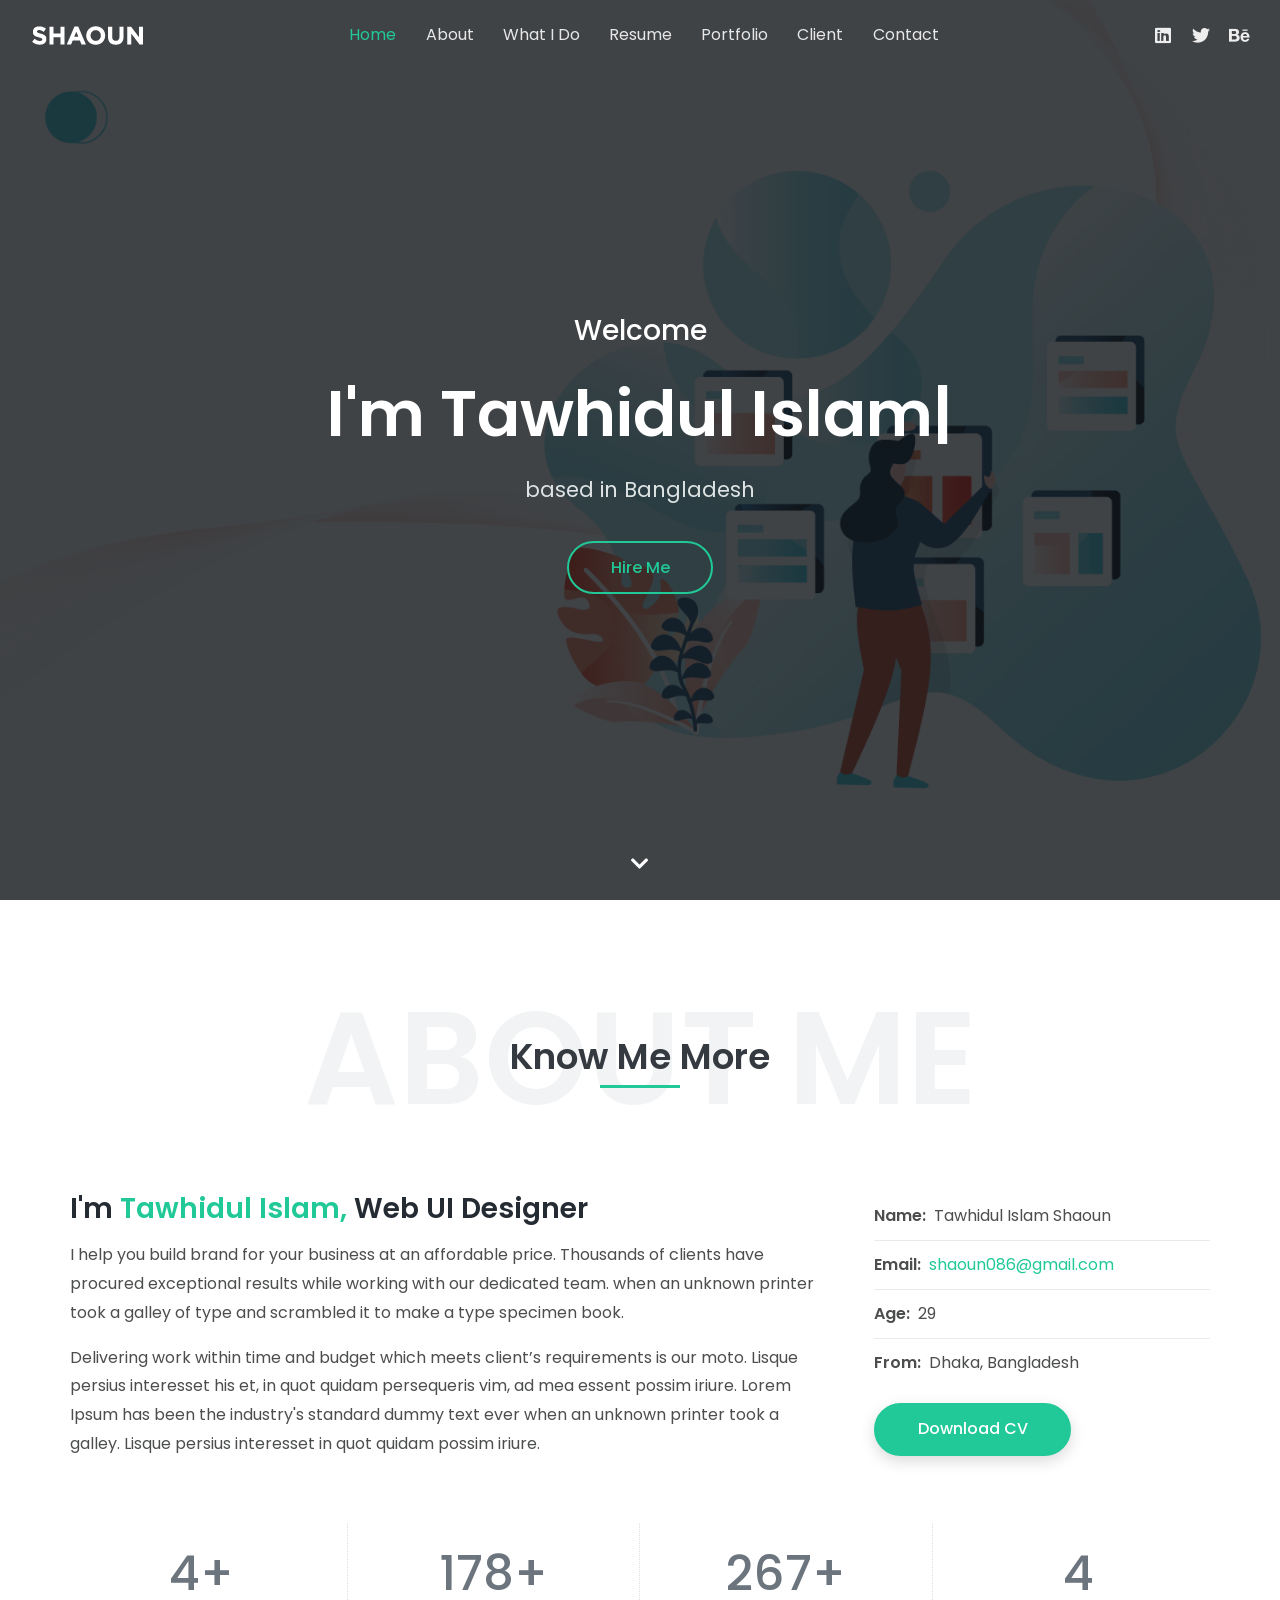
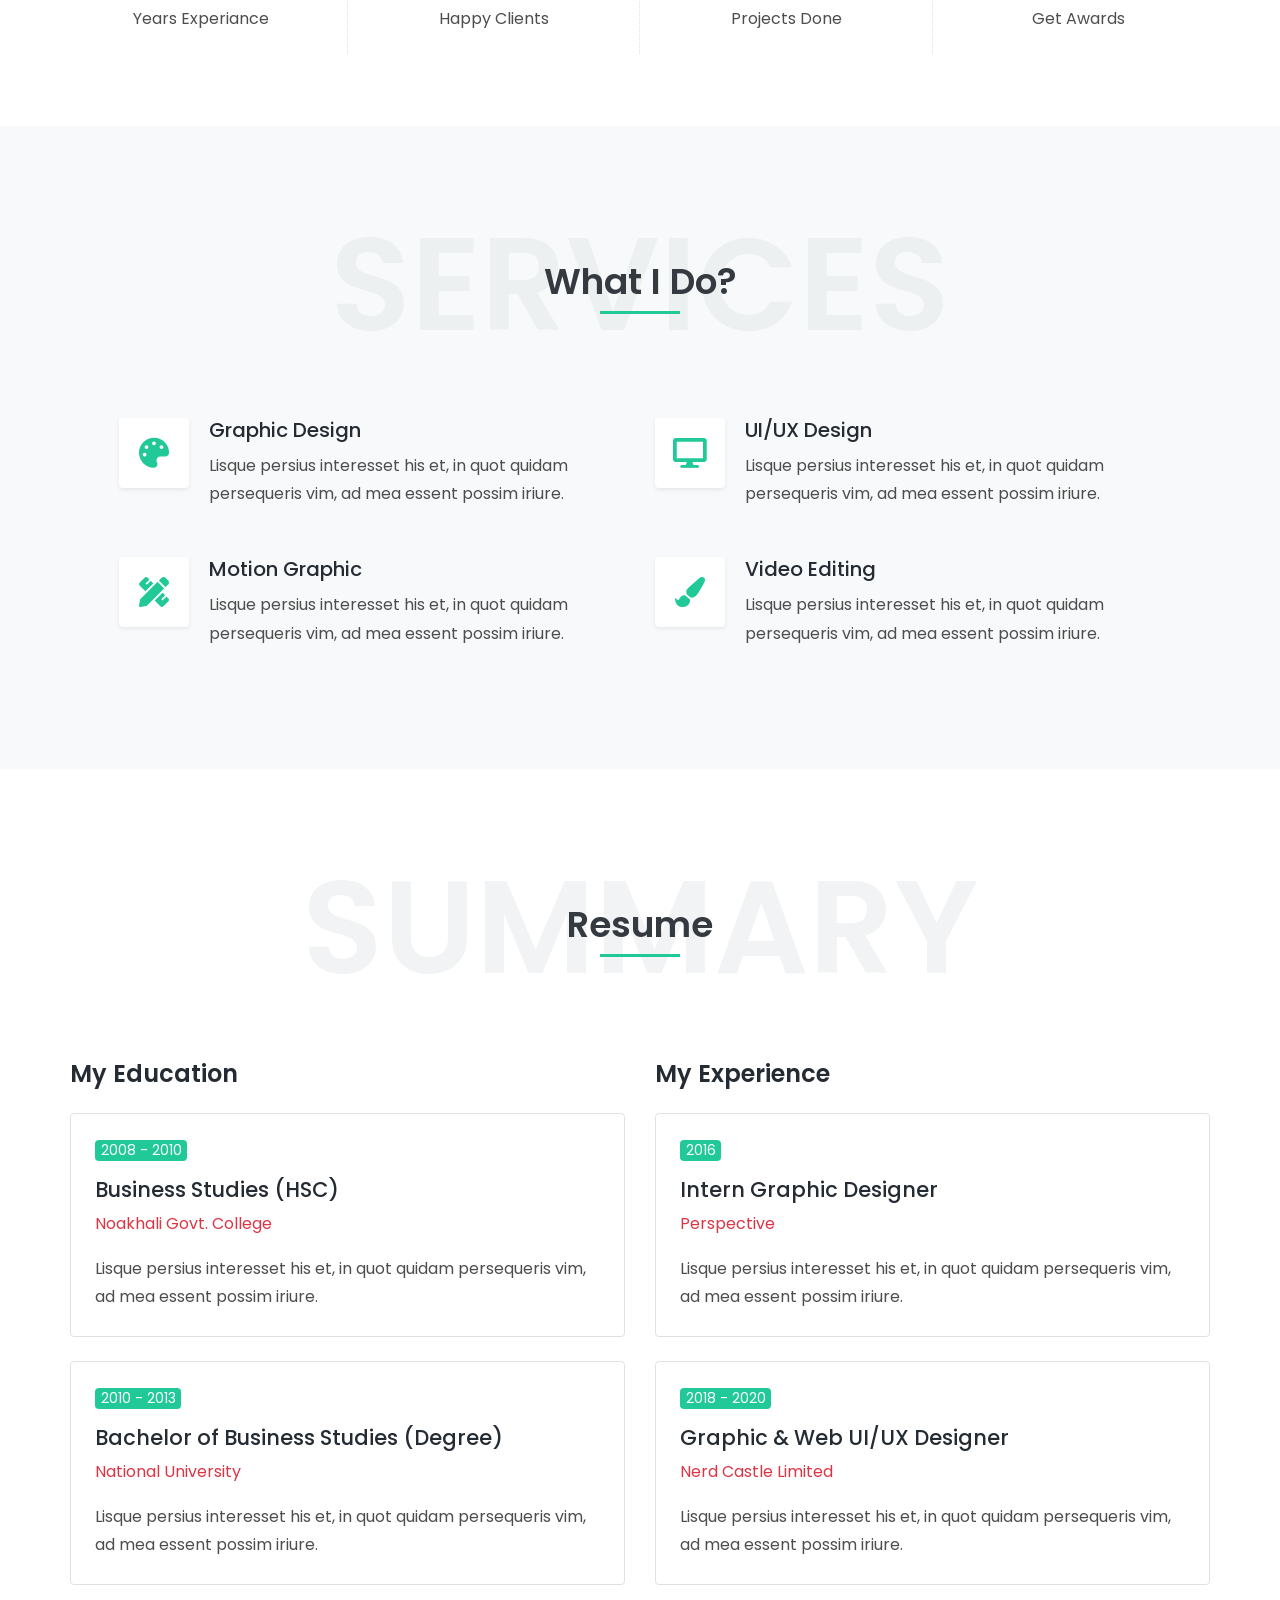
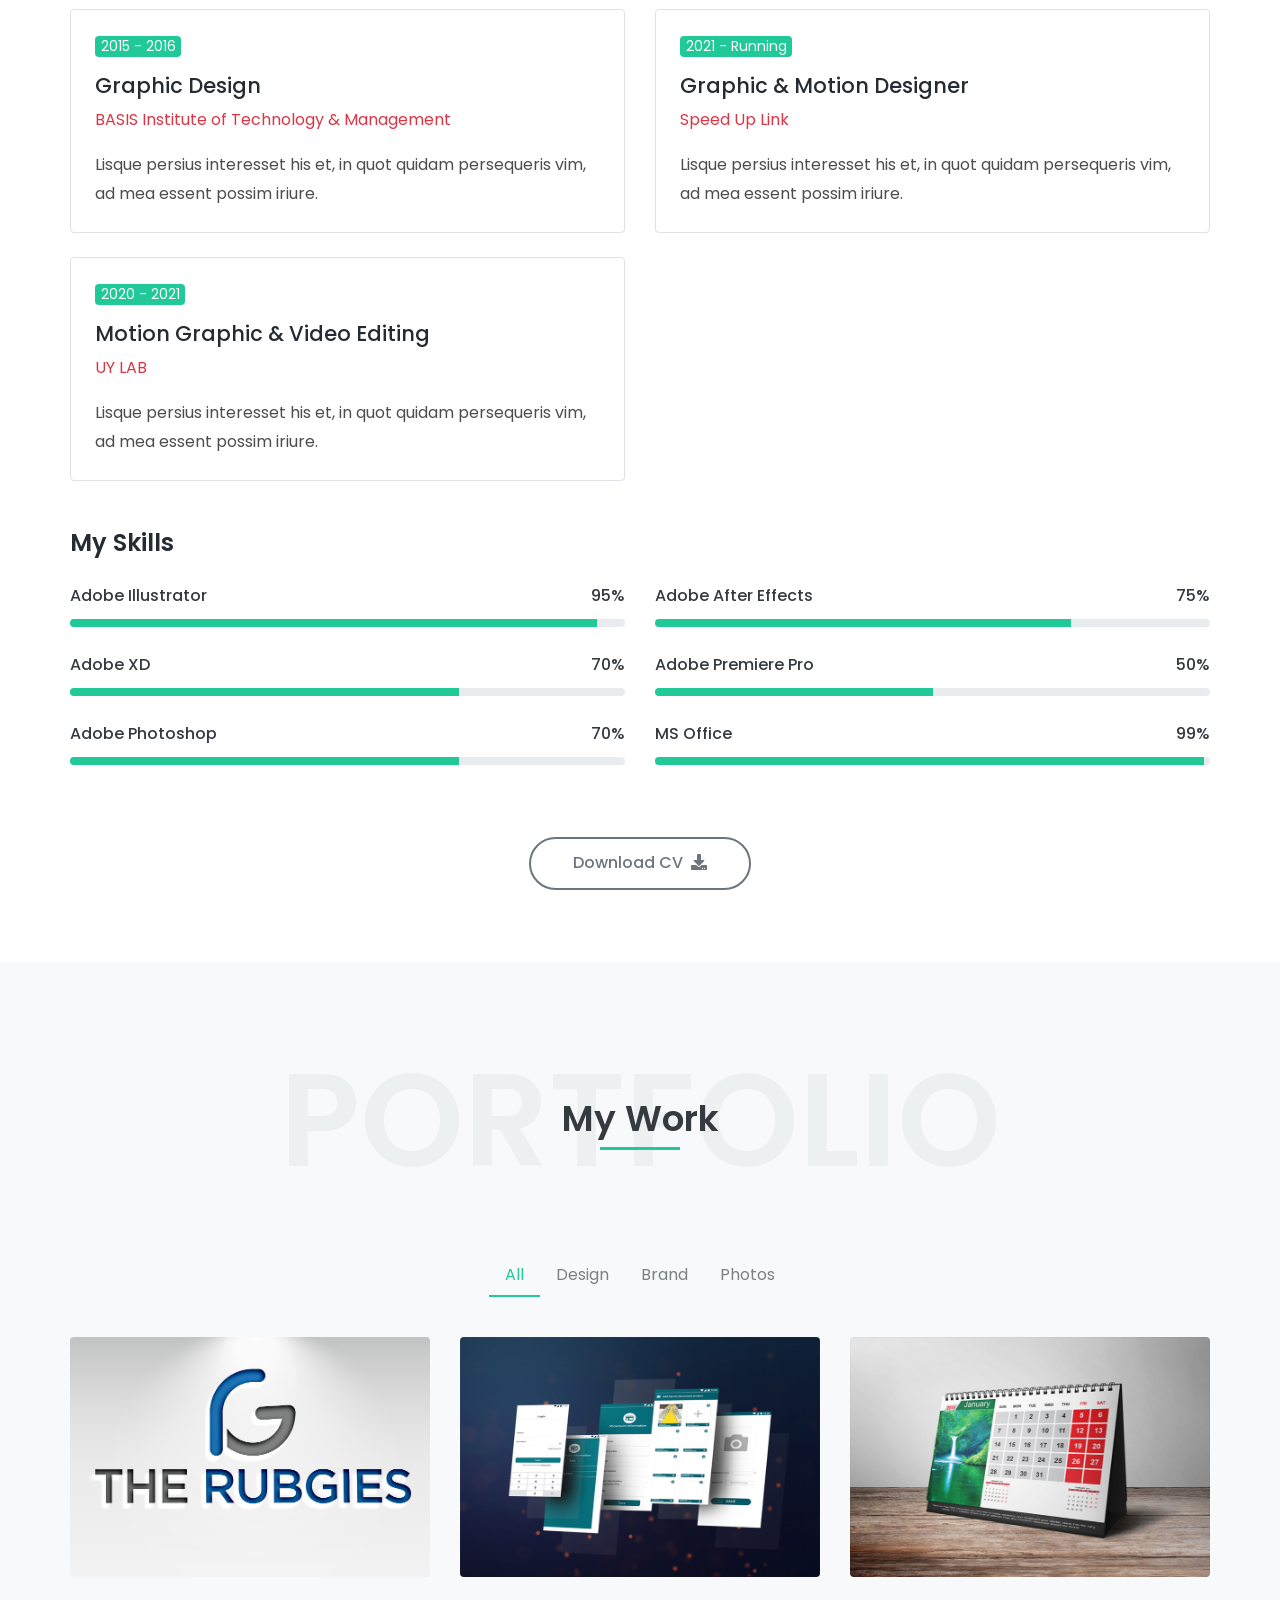
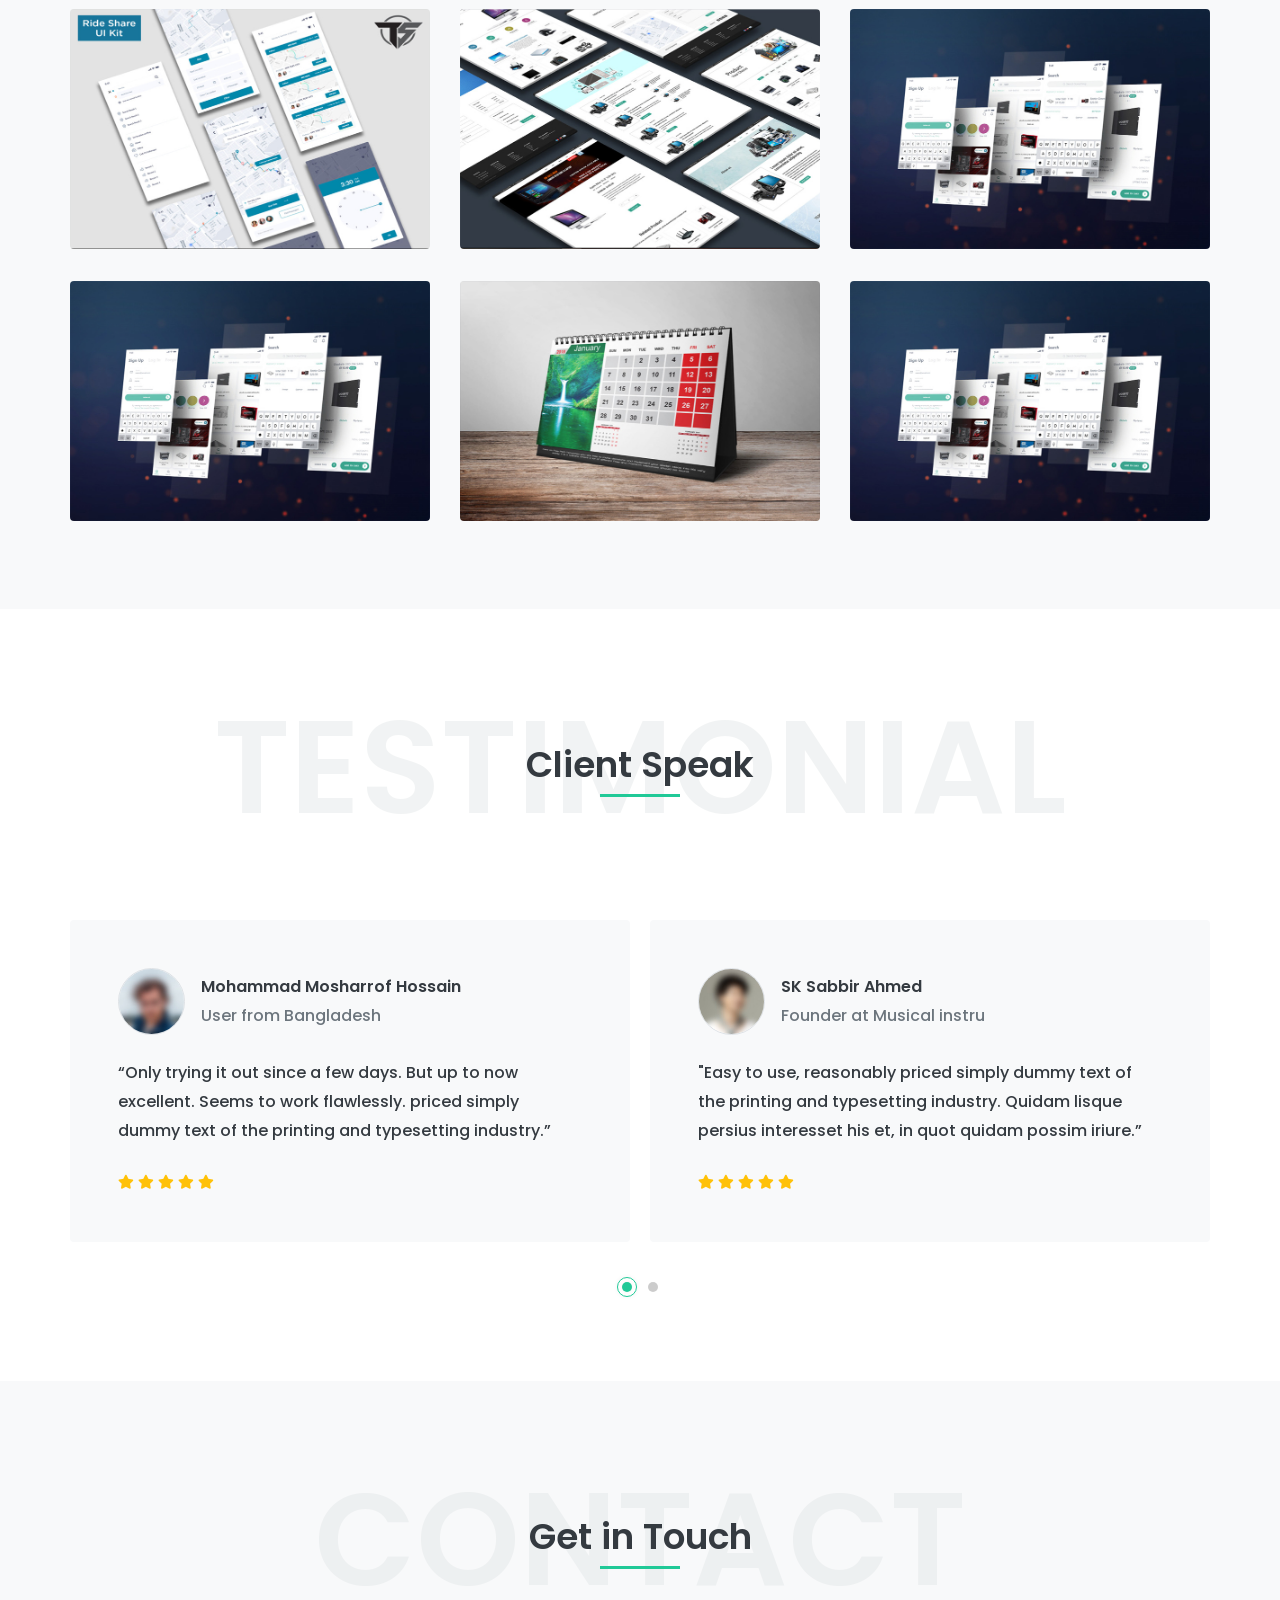
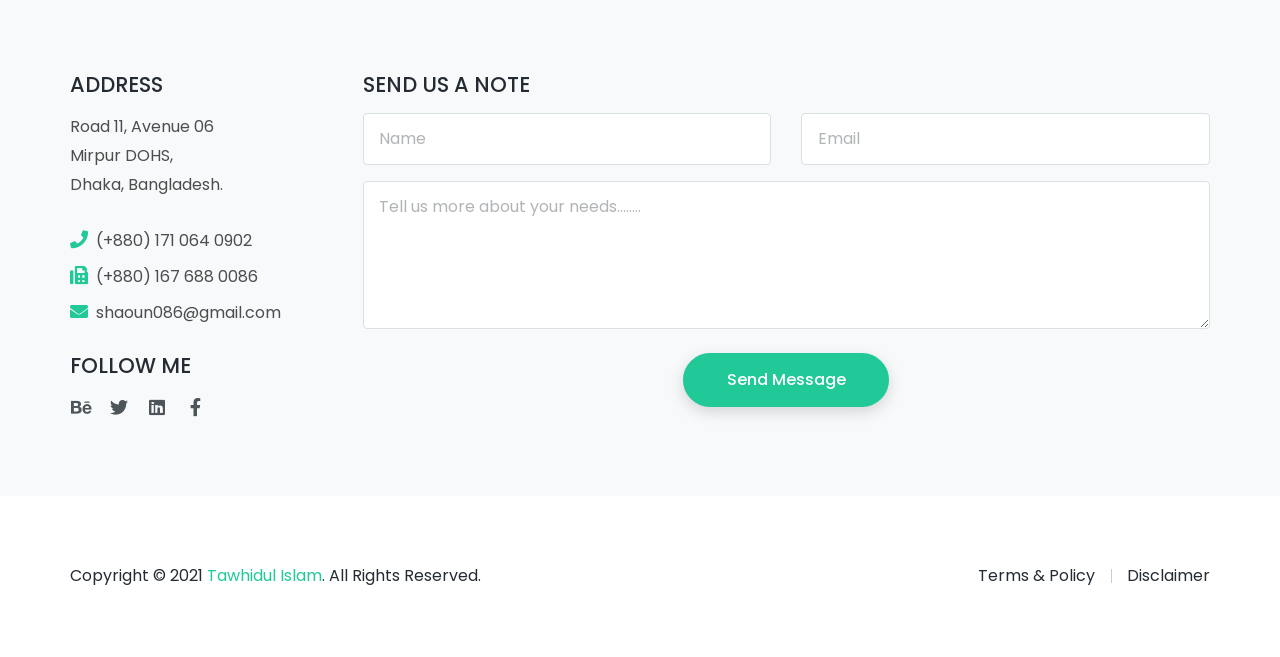
==== index.html @ a2e40468 "uploaded" ====
<!DOCTYPE html>
<html lang="en">
<head>
<meta charset="UTF-8" />
<meta http-equiv="X-UA-Compatible" content="IE=edge">
<meta name="viewport" content="width=device-width, initial-scale=1, minimum-scale=1.0, shrink-to-fit=no">
<link href="images/favicon.png" rel="icon" />
<title>Tawhidul Islam Shaoun</title>
<meta name="description" content="Simone is responsive bootstrap 4 one page personal portfolio html template.">
<meta name="author" content="harnishdesign.net">

<!-- Web Fonts -->
<link rel='stylesheet' href='https://fonts.googleapis.com/css?family=Poppins:100,200,300,400,500,600,700,800,900' type='text/css'>

<!-- Stylesheet
============================== -->
<!-- Bootstrap -->
<link rel="stylesheet" type="text/css" href="vendor/bootstrap/css/bootstrap.min.css" />
<!-- Font Awesome Icon -->
<link rel="stylesheet" type="text/css" href="vendor/font-awesome/css/all.min.css" />
<!-- Owl Carousel -->
<link rel="stylesheet" type="text/css" href="vendor/owl.carousel/assets/owl.carousel.min.css" />
<!-- Magnific Popup -->
<link rel="stylesheet" type="text/css" href="vendor/magnific-popup/magnific-popup.min.css" />
<!-- Youtube Video Background -->
<link rel="stylesheet" type="text/css" href="vendor/jquery.mb.YTPlayer/css/jquery.mb.YTPlayer.min.css" />
<!-- Custom Stylesheet -->
<link rel="stylesheet" type="text/css" href="css/stylesheet.css" />
</head>

<body data-spy="scroll" data-target=".navbar" data-offset="70">

<!-- Preloader -->
<div class="preloader">
  <div class="lds-ellipsis">
    <div></div>
    <div></div>
    <div></div>
    <div></div>
  </div>
</div>
<!-- Preloader End --> 

<!-- Document Wrapper   
=============================== -->
<div id="main-wrapper"> 
  <!-- Header -->
  <header id="header" class="sticky-top-slide"> 
    <!-- Navbar -->
    <nav class="primary-menu navbar navbar-expand-lg navbar-text-light bg-transparent border-bottom-0">
      <div class="container-fluid position-relative">
        <div class="col-auto col-lg-2"> 
          <!-- Logo --> 
          <a class="logo" href="index-video-youtube-classic-header.html" title="SHAOUN"> <img src="images/logo-light.png" alt="SHAOUN"/> </a> 
          <!-- Logo End --> 
        </div>
        <div class="col col-lg-8 navbar-accordion px-0">
          <button class="navbar-toggler ml-auto" type="button" data-toggle="collapse" data-target="#header-nav"><span></span><span></span><span></span></button>
          <div id="header-nav" class="collapse navbar-collapse justify-content-center">
            <ul class="navbar-nav">
              <li class="nav-item"><a class="nav-link smooth-scroll active" href="#home">Home</a></li>
            <li class="nav-item"><a class="nav-link smooth-scroll" 	href="#about">About</a></li>
            <li class="nav-item"><a class="nav-link smooth-scroll" href="#services">What I Do</a></li>
            <li class="nav-item"><a class="nav-link smooth-scroll" href="#resume">Resume</a></li>
            <li class="nav-item"><a class="nav-link smooth-scroll" href="#portfolio">Portfolio</a></li>
            <li class="nav-item"><a class="nav-link smooth-scroll" href="#testimonial">Client</a></li>
            <li class="nav-item"><a class="nav-link smooth-scroll" href="#contact">Contact</a></li>
            </ul>
          </div>
        </div>
        <div class="col-auto col-lg-2 d-flex justify-content-end pl-0 mr-n2">
          <ul class="social-icons social-icons-light mb-n1">
          <li class="social-icons-twitter"><a data-toggle="tooltip" href="https://www.linkedin.com/in/shaoun/" target="_blank" title="" data-original-title="Twitter"><i class="fab fa-linkedin"></i></a></li>
		  <li class="social-icons-twitter"><a data-toggle="tooltip" href="https://twitter.com/TShaoun" target="_blank" title="" data-original-title="Twitter"><i class="fab fa-twitter"></i></a></li>
          <li class="social-icons-dribbble"><a data-toggle="tooltip" href="https://www.behance.net/shaoun" target="_blank" title="" data-original-title="Dribbble"><i class="fab fa-behance"></i></a></li>
          </ul>
        </div>
      </div>
    </nav>
    <!-- Navbar End --> 
  </header>
  <!-- Header End --> 
  
  <!-- Content
  ============================================= -->
  <div id="content" role="main"> 
    
    <!-- Intro
    ============================================= -->
    <section id="home">
      <div class="hero-wrap">
        <div class="hero-mask opacity-8 bg-dark"></div>
        <div class="hero-bg parallax" style="background-image:url('images/intro-bg.jpg');"></div>
        <div class="hero-content section d-flex fullscreen">
          <div class="container my-auto">
            <div class="row">
              <div class="col-12 text-center">
                <div class="typed-strings">
                  <p>I'm Tawhidul Islam</p>
                  
                    <p>I'm a Motion Graphic Designer.</p>
                  
                </div>
                <p class="text-7 font-weight-500 text-white mb-2 mb-md-3">Welcome</p>
                <h2 class="text-16 font-weight-600 text-white mb-2 mb-md-3"><span class="typed"></span></h2>
                <p class="text-5 text-light mb-4">based in Bangladesh</p>
				<a href="#contact" class="btn btn-outline-primary rounded-pill shadow-none smooth-scroll mt-2">Hire Me</a>
              </div>
            </div>
          </div>
          <a href="#about" class="scroll-down-arrow text-white smooth-scroll"><span class="animated"><i class="fa fa-chevron-down"></i></span></a> </div>
      </div>
    </section>
    <!-- Intro end --> 
    
    <!-- About
    ============================================= -->
    <section id="about" class="section">
      <div class="container"> 
        <!-- Heading -->
        <div class="position-relative d-flex text-center mb-5">
          <h2 class="text-24 text-light opacity-4 text-uppercase font-weight-600 w-100 mb-0">About Me</h2>
          <p class="text-9 text-dark font-weight-600 position-absolute w-100 align-self-center line-height-4 mb-0">Know Me More<span class="heading-separator-line border-bottom border-3 border-primary position-abolute d-block mx-auto"></span> </p>
        </div>
        <!-- Heading end-->
        
        <div class="row">
          <div class="col-lg-8 text-center text-lg-left">
            <h2 class="text-7 font-weight-600 mb-3">I'm <span class="text-primary">Tawhidul Islam,</span> Web UI Designer</h2>
            <p>I help you build brand for your business at an affordable price. Thousands of clients have procured exceptional results while working with our dedicated team. when an unknown printer took a galley of type and scrambled it to make a type specimen book.</p>
            <p>Delivering work within time and budget which meets client’s requirements is our moto. Lisque persius interesset his et, in quot quidam persequeris vim, ad mea essent possim iriure. Lorem Ipsum has been the industry's standard dummy text ever when an unknown printer took a galley. Lisque persius interesset in quot quidam possim iriure.</p>
          </div>
          <div class="col-lg-4 mt-5 mt-lg-0">
            <div class="pl-4">
              <ul class="list-style-2">
                <li class=""><span class="font-weight-600 mr-2">Name:</span>Tawhidul Islam Shaoun</li>
                <li class=""><span class="font-weight-600 mr-2">Email:</span><a href="mailto:chat@simone.com">shaoun086@gmail.com</a></li>
                <li class=""><span class="font-weight-600 mr-2">Age:</span>29</li>
                <li class="border-0"><span class="font-weight-600 mr-2">From:</span>Dhaka, Bangladesh</li>
              </ul>
              <a href="#" class="btn btn-primary rounded-pill smooth-scroll">Download CV</a> </div>
          </div>
        </div>
        <div class="brands-grid separator-border mt-5">
          <div class="row">
            <div class="col-6 col-md-3">
              <div class="featured-box text-center">
                <h4 class="text-12 text-muted mb-0"><span class="counter" data-from="0" data-to="4">4</span>+</h4>
                <p class="mb-0">Years Experiance</p>
              </div>
            </div>
            <div class="col-6 col-md-3">
              <div class="featured-box text-center">
                <h4 class="text-12 text-muted mb-0"><span class="counter" data-from="0" data-to="200">200</span>+</h4>
                <p class="mb-0">Happy Clients</p>
              </div>
            </div>
            <div class="col-6 col-md-3">
              <div class="featured-box text-center">
                <h4 class="text-12 text-muted mb-0"><span class="counter" data-from="0" data-to="300">300</span>+</h4>
                <p class="mb-0">Projects Done</p>
              </div>
            </div>
            <div class="col-6 col-md-3">
              <div class="featured-box text-center">
                <h4 class="text-12 text-muted mb-0"><span class="counter" data-from="0" data-to="5">5</span></h4>
                <p class="mb-0">Get Awards</p>
              </div>
            </div>
          </div>
        </div>
      </div>
    </section>
    <!-- About end --> 
    
    <!-- Services
    ============================================= -->
    <section id="services" class="section bg-light">
      <div class="container"> 
        <!-- Heading -->
        <div class="position-relative d-flex text-center mb-5">
          <h2 class="text-24 text-light opacity-4 text-uppercase font-weight-600 w-100 mb-0">Services</h2>
          <p class="text-9 text-dark font-weight-600 position-absolute w-100 align-self-center line-height-4 mb-0">What I Do?<span class="heading-separator-line border-bottom border-3 border-primary position-abolute d-block mx-auto"></span> </p>
        </div>
        <!-- Heading end-->
        
        <div class="row">
          <div class="col-lg-11 mx-auto">
            <div class="row">
              <div class="col-md-6">
                <div class="featured-box style-3 mb-5">
                  <div class="featured-box-icon text-primary bg-white shadow-sm rounded"> <i class="fas fa-palette"></i> </div>
                  <h3>Graphic Design</h3>
                  <p class="mb-0">Lisque persius interesset his et, in quot quidam persequeris vim, ad mea essent possim iriure.</p>
                </div>
              </div>
              <div class="col-md-6">
                <div class="featured-box style-3 mb-5">
                  <div class="featured-box-icon text-primary bg-white shadow-sm rounded"> <i class="fas fa-desktop"></i></div>
                  <h3>UI/UX Design</h3>
                  <p class="mb-0">Lisque persius interesset his et, in quot quidam persequeris vim, ad mea essent possim iriure.</p>
                </div>
              </div>
              <div class="col-md-6">
                <div class="featured-box style-3 mb-5">
                  <div class="featured-box-icon text-primary bg-white shadow-sm rounded"> <i class="fas fa-pencil-ruler"></i> </div>
                  <h3>Motion Graphic</h3>
                  <p class="mb-0">Lisque persius interesset his et, in quot quidam persequeris vim, ad mea essent possim iriure.</p>
                </div>
              </div>
              <div class="col-md-6">
                <div class="featured-box style-3 mb-5">
                  <div class="featured-box-icon text-primary bg-white shadow-sm rounded"> <i class="fas fa-paint-brush"></i> </div>
                  <h3>Video Editing </h3>
                  <p class="mb-0">Lisque persius interesset his et, in quot quidam persequeris vim, ad mea essent possim iriure.</p>
                </div>
              </div>

            </div>
          </div>
        </div>
      </div>
    </section>
    <!-- Services end --> 
    
    <!-- Resume
    ============================================= -->
    <section id="resume" class="section">
      <div class="container"> 
        <!-- Heading -->
        <div class="position-relative d-flex text-center mb-5">
          <h2 class="text-24 text-light opacity-4 text-uppercase font-weight-600 w-100 mb-0">Summary</h2>
          <p class="text-9 text-dark font-weight-600 position-absolute w-100 align-self-center line-height-4 mb-0">Resume<span class="heading-separator-line border-bottom border-3 border-primary position-abolute d-block mx-auto"></span> </p>
        </div>
        <!-- Heading end-->
        
        <div class="row"> 
          <!-- My Education -->
          <div class="col-md-6">
            <h2 class="text-6 font-weight-600 mb-4">My Education</h2>
            <div class="bg-white border rounded p-4 mb-4">
              <p class="badge badge-primary text-2 font-weight-400">2008 - 2010</p>
              <h3 class="text-5">Business Studies (HSC)</h3>
              <p class="text-danger">Noakhali Govt. College</p>
              <p class="mb-0">Lisque persius interesset his et, in quot quidam persequeris vim, ad mea essent possim iriure.</p>
            </div>
            <div class="bg-white border rounded p-4 mb-4">
              <p class="badge badge-primary text-2 font-weight-400">2010 - 2013</p>
              <h3 class="text-5">Bachelor of Business Studies (Degree)</h3>
              <p class="text-danger">National University</p>
              <p class="mb-0">Lisque persius interesset his et, in quot quidam persequeris vim, ad mea essent possim iriure.</p>
            </div>
            <div class="bg-white border rounded p-4 mb-4">
              <p class="badge badge-primary text-2 font-weight-400">2015 - 2016</p>
              <h3 class="text-5">Graphic Design</h3>
              <p class="text-danger">BASIS Institute of Technology &amp; Management</p>
              <p class="mb-0">Lisque persius interesset his et, in quot quidam persequeris vim, ad mea essent possim iriure.</p>
            </div>
            <div class="bg-white border rounded p-4 mb-4">
              <p class="badge badge-primary text-2 font-weight-400">2020 - 2021</p>
              <h3 class="text-5"> Motion Graphic & Video Editing</h3>
              <p class="text-danger">UY LAB</p>
              <p class="mb-0">Lisque persius interesset his et, in quot quidam persequeris vim, ad mea essent possim iriure.</p>
            </div>
          </div>
          
          <!-- My Experience -->
          <div class="col-md-6">
            <h2 class="text-6 font-weight-600 mb-4">My Experience</h2>
            <div class="bg-white border rounded p-4 mb-4">
              <p class="badge badge-primary text-2 font-weight-400">2016</p>
              <h3 class="text-5">Intern Graphic Designer </h3>
              <p class="text-danger">Perspective</p>
              <p class="mb-0">Lisque persius interesset his et, in quot quidam persequeris vim, ad mea essent possim iriure.</p>
            </div>
            <div class="bg-white border rounded p-4 mb-4">
              <p class="badge badge-primary text-2 font-weight-400">2018 - 2020</p>
              <h3 class="text-5"> Graphic & Web UI/UX Designer</h3>
              <p class="text-danger">Nerd Castle Limited</p>
              <p class="mb-0">Lisque persius interesset his et, in quot quidam persequeris vim, ad mea essent possim iriure.</p>
            </div>
            <div class="bg-white border rounded p-4 mb-4">
              <p class="badge badge-primary text-2 font-weight-400">2021 - Running</p>
              <h3 class="text-5">Graphic & Motion Designer</h3>
              <p class="text-danger">Speed Up Link</p>
              <p class="mb-0">Lisque persius interesset his et, in quot quidam persequeris vim, ad mea essent possim iriure.</p>
            </div>
          </div>
        </div>
        <!-- My Skills -->
		<h2 class="text-6 font-weight-600 mt-4 mb-4">My Skills</h2>
        <div class="row">
          <div class="col-md-6">
            <p class="text-dark font-weight-500 text-left mb-2">Adobe Illustrator <span class="float-right">95%</span></p>
            <div class="progress progress-sm mb-4">
              <div class="progress-bar" role="progressbar" style="width: 95%" aria-valuenow="95" aria-valuemin="0" aria-valuemax="100"></div>
            </div>
            <p class="text-dark font-weight-500 text-left mb-2">Adobe XD <span class="float-right">70%</span></p>
            <div class="progress progress-sm mb-4">
              <div class="progress-bar" role="progressbar" style="width: 70%" aria-valuenow="70" aria-valuemin="0" aria-valuemax="100"></div>
            </div>
            <p class="text-dark font-weight-500 text-left mb-2">Adobe Photoshop <span class="float-right">70%</span></p>
            <div class="progress progress-sm mb-4">
              <div class="progress-bar" role="progressbar" style="width: 70%" aria-valuenow="70" aria-valuemin="0" aria-valuemax="100"></div>
            </div>
          </div>
          <div class="col-md-6">
            <p class="text-dark font-weight-500 text-left mb-2">Adobe After Effects <span class="float-right">75%</span></p>
            <div class="progress progress-sm mb-4">
              <div class="progress-bar" role="progressbar" style="width: 75%" aria-valuenow="75" aria-valuemin="0" aria-valuemax="100"></div>
            </div>
            <p class="text-dark font-weight-500 text-left mb-2">Adobe Premiere Pro <span class="float-right">50%</span></p>
            <div class="progress progress-sm mb-4">
              <div class="progress-bar" role="progressbar" style="width: 50%" aria-valuenow="50" aria-valuemin="0" aria-valuemax="100"></div>
            </div>
            <p class="text-dark font-weight-500 text-left mb-2">MS Office <span class="float-right">99%</span></p>
            <div class="progress progress-sm mb-4">
              <div class="progress-bar" role="progressbar" style="width: 99%" aria-valuenow="99" aria-valuemin="0" aria-valuemax="100"></div>
            </div>
          </div>
        </div>
        <div class="text-center mt-5"><a href="#" class="btn btn-outline-secondary rounded-pill shadow-none">Download CV <span class="ml-1"><i class="fas fa-download"></i></span></a></div>
      </div>
    </section>
    <!-- Resume end --> 
    
    <!-- Portfolio
    ============================================= -->
    <section id="portfolio" class="section bg-light">
      <div class="container"> 
        <!-- Heading -->
        <div class="position-relative d-flex text-center mb-5">
          <h2 class="text-24 text-light opacity-4 text-uppercase font-weight-600 w-100 mb-0">Portfolio</h2>
          <p class="text-9 text-dark font-weight-600 position-absolute w-100 align-self-center line-height-4 mb-0">My Work<span class="heading-separator-line border-bottom border-3 border-primary position-abolute d-block mx-auto"></span> </p>
        </div>
        <!-- Heading end--> 
        
        <!-- Filter Menu -->
        <ul class="portfolio-menu nav nav-tabs justify-content-center border-bottom-0 mb-4">
          <li class="nav-item"> <a data-filter="*" class="nav-link active" href="">All</a></li>
          <li class="nav-item"> <a data-filter=".design" href="" class="nav-link">Design</a></li>
          <li class="nav-item"> <a data-filter=".brand" href="" class="nav-link">Brand</a></li>
          <li class="nav-item"> <a data-filter=".photos" href="" class="nav-link">Photos</a></li>
        </ul>
        <!-- Filter Menu end -->
        <div class="portfolio popup-ajax-gallery">
          <div class="row portfolio-filter">
            <div class="col-sm-6 col-lg-4 brand">
              <div class="portfolio-box rounded my-3">
                <div class="portfolio-img rounded"> <img class="img-fluid d-block" src="images/projects/project-1.jpg" alt="">
                  <div class="portfolio-overlay"> <a class="popup-ajax stretched-link" href="ajax/portfolio-ajax-project-1.html"></a>
                    <div class="portfolio-overlay-details">
                      <h5 class="text-white font-weight-400">Logo</h5>
                      <span class="text-light"> </span> </div>
                  </div>
                </div>
              </div>
            </div>
            <div class="col-sm-6 col-lg-4 design">
              <div class="portfolio-box rounded my-3">
                <div class="portfolio-img rounded"> <img class="img-fluid d-block" src="images/projects/project-3.jpg" alt="">
                  <div class="portfolio-overlay"> <a class="popup-ajax stretched-link" href="ajax/portfolio-ajax-project-2.html"></a>
                    <div class="portfolio-overlay-details">
                      <h5 class="text-white font-weight-400">Discunt App</h5>
                      <span class="text-light"> </span> </div>
                  </div>
                </div>
              </div>
            </div>
            <div class="col-sm-6 col-lg-4 artwork photos">
              <div class="portfolio-box rounded my-3">
                <div class="portfolio-img rounded"> <img class="img-fluid d-block" src="images/projects/project-8.jpg" alt="">
                  <div class="portfolio-overlay"> <a class="popup-ajax stretched-link" href="ajax/portfolio-ajax-project-3.html"></a>
                    <div class="portfolio-overlay-details">
                      <h5 class="text-white font-weight-400">Desktop Calendar</h5>
                      <span class="text-light"> </span> </div>
                  </div>
                </div>
              </div>
            </div>
            <div class="col-sm-6 col-lg-4 artwork brand photos">
              <div class="portfolio-box rounded my-3">
                <div class="portfolio-img rounded"> <img class="img-fluid d-block" src="images/projects/project-4.jpg" alt="">
                  <div class="portfolio-overlay"> <a class="popup-ajax stretched-link" href="ajax/portfolio-ajax-project-4.html"></a>
                    <div class="portfolio-overlay-details">
                      <h5 class="text-white font-weight-400">Transport sharing</h5>
                      <span class="text-light"> </span> </div>
                  </div>
                </div>
              </div>
            </div>
            <div class="col-sm-6 col-lg-4 design">
              <div class="portfolio-box rounded my-3">
                <div class="portfolio-img rounded"> <img class="img-fluid d-block" src="images/projects/project-5.jpg" alt="">
                  <div class="portfolio-overlay"> <a class="popup-ajax stretched-link" href="ajax/portfolio-ajax-project-5.html"></a>
                    <div class="portfolio-overlay-details">
                      <h5 class="text-white font-weight-400">Ecommerce UI</h5>
                      <span class="text-light"> </span> </div>
                  </div>
                </div>
              </div>
            </div>
            <div class="col-sm-6 col-lg-4 brand">
              <div class="portfolio-box rounded my-3">
                <div class="portfolio-img rounded"> <img class="img-fluid d-block" src="images/projects/project-7.jpg" alt="">
                  <div class="portfolio-overlay"> <a class="popup-ajax stretched-link" href="ajax/portfolio-ajax-project-6.html"></a>
                    <div class="portfolio-overlay-details">
                      <h5 class="text-white font-weight-400">Android App</h5>
                      <span class="text-light"> </span> </div>
                  </div>
                </div>
              </div>
            </div>
            <div class="col-sm-6 col-lg-4 design photos">
              <div class="portfolio-box rounded my-3">
                <div class="portfolio-img rounded"> <img class="img-fluid d-block" src="images/projects/project-7.jpg" alt="">
                  <div class="portfolio-overlay"> <a class="popup-ajax stretched-link" href="ajax/portfolio-ajax-project-7.html"></a>
                    <div class="portfolio-overlay-details">
                      <h5 class="text-white font-weight-400">Project Title</h5>
                      <span class="text-light"> </span> </div>
                  </div>
                </div>
              </div>
            </div>
              
                          <div class="col-sm-6 col-lg-4 design photos">
              <div class="portfolio-box rounded my-3">
                <div class="portfolio-img rounded"> <img class="img-fluid d-block" src="images/projects/project-8.jpg" alt="">
                  <div class="portfolio-overlay"> <a class="popup-ajax stretched-link" href="ajax/portfolio-ajax-project-7.html"></a>
                    <div class="portfolio-overlay-details">
                      <h5 class="text-white font-weight-400">Desktop Calendar</h5>
                      <span class="text-light"> </span> </div>
                  </div>
                </div>
              </div>
            </div>            
              
              <div class="col-sm-6 col-lg-4 design photos">
              <div class="portfolio-box rounded my-3">
                <div class="portfolio-img rounded"> <img class="img-fluid d-block" src="images/projects/project-7.jpg" alt="">
                  <div class="portfolio-overlay"> <a class="popup-ajax stretched-link" href="ajax/portfolio-ajax-project-7.html"></a>
                    <div class="portfolio-overlay-details">
                      <h5 class="text-white font-weight-400">Ecommerce</h5>
                      <span class="text-light"> </span> </div>
                  </div>
                </div>
              </div>
            </div>           
              
          </div>
        </div>
      </div>
    </section>
    <!-- Portfolio end --> 
    
    <!-- Testimonial
    ============================================= -->
    <section id="testimonial" class="section">
      <div class="container"> 
        <!-- Heading -->
        <div class="position-relative d-flex text-center mb-5">
          <h2 class="text-24 text-light opacity-4 text-uppercase font-weight-600 w-100 mb-0">Testimonial</h2>
          <p class="text-9 text-dark font-weight-600 position-absolute w-100 align-self-center line-height-4 mb-0">Client Speak<span class="heading-separator-line border-bottom border-3 border-primary position-abolute d-block mx-auto"></span> </p>
        </div>
        <!-- Heading end-->
        
        <div class="owl-carousel owl-theme" data-loop="true" data-nav="false" data-autoplay="false"  data-margin="20" data-stagepadding="0" data-slideby="1" data-items-xs="1" data-items-sm="1" data-items-md="1" data-items-lg="2">
          <div class="item">
            <div class="bg-light rounded p-5">
              <div class="d-flex align-items-center mt-auto mb-4"> <img class="img-fluid rounded-circle border d-inline-block w-auto" src="images/testimonial/client-sm-3.jpg" alt="">
                <p class="ml-3 mb-0"><strong class="d-block text-dark font-weight-600">Mohammad Mosharrof Hossain</strong> <span class="text-muted font-weight-500">User from Bangladesh</span></p>
              </div>
              <p class="text-dark font-weight-500 mb-4">“Only trying it out since a few days. But up to now excellent. Seems to work flawlessly. priced simply dummy text of the printing and typesetting industry.”</p>
              <span class="text-2"> <i class="fas fa-star text-warning"></i> <i class="fas fa-star text-warning"></i> <i class="fas fa-star text-warning"></i> <i class="fas fa-star text-warning"></i> <i class="fas fa-star text-warning"></i> </span> </div>
          </div>
          <div class="item">
            <div class="bg-light rounded p-5">
              <div class="d-flex align-items-center mt-auto mb-4"> <img class="img-fluid rounded-circle border d-inline-block w-auto" src="images/testimonial/client-sm-1.jpg" alt="">
                <p class="ml-3 mb-0"><strong class="d-block text-dark font-weight-600">SK Sabbir Ahmed</strong> <span class="text-muted font-weight-500">Founder at Musical instru</span></p>
              </div>
              <p class="text-dark font-weight-500 mb-4">"Easy to use, reasonably priced simply dummy text of the printing and typesetting industry. Quidam lisque persius interesset his et, in quot quidam possim iriure.”</p>
              <span class="text-2"> <i class="fas fa-star text-warning"></i> <i class="fas fa-star text-warning"></i> <i class="fas fa-star text-warning"></i> <i class="fas fa-star text-warning"></i> <i class="fas fa-star text-warning"></i> </span> </div>
          </div>
          <div class="item">
            <div class="bg-light rounded p-5">
              <div class="d-flex align-items-center mt-auto mb-4"> <img class="img-fluid rounded-circle border d-inline-block w-auto" src="images/testimonial/client-sm-2.jpg" alt="">
                <p class="ml-3 mb-0"><strong class="d-block text-dark font-weight-600">Zohirul Alam Tiemoon
</strong> <span class="text-muted font-weight-500">Freelancer from Bangladesh</span></p>
              </div>
              <p class="text-dark font-weight-500 mb-4">“I am happy Working with printing and typesetting industry. Quidam lisque persius interesset his et, in quot quidam persequeris essent possim iriure.”</p>
              <span class="text-2"> <i class="fas fa-star text-warning"></i> <i class="fas fa-star text-warning"></i> <i class="fas fa-star text-warning"></i> <i class="fas fa-star text-warning"></i> <i class="fas fa-star text-warning"></i> </span> </div>
          </div>
          <div class="item">
            <div class="bg-light rounded p-5">
              <div class="d-flex align-items-center mt-auto mb-4"> <img class="img-fluid rounded-circle border d-inline-block w-auto" src="images/testimonial/client-sm-4.jpg" alt="">
                <p class="ml-3 mb-0"><strong class="d-block text-dark font-weight-600">Hasan Ahmed</strong> <span class="text-muted font-weight-500">User from Bangladesh</span></p>
              </div>
              <p class="text-dark font-weight-500 mb-4">“I have used them twice now. Good rates, very efficient service and priced simply dummy text of the printing and typesetting industry quidam interesset his et. Excellent.”</p>
              <span class="text-2"> <i class="fas fa-star text-warning"></i> <i class="fas fa-star text-warning"></i> <i class="fas fa-star text-warning"></i> <i class="fas fa-star text-warning"></i> <i class="fas fa-star text-warning"></i> </span> </div>
          </div>
        </div>
      </div>
    </section>
    <!-- Testimonial end --> 
    
    <!-- Contact Me
    ============================================= -->
    <section id="contact" class="section bg-light">
      <div class="container">
        <!-- Heading -->
        <div class="position-relative d-flex text-center mb-5">
          <h2 class="text-24 text-light opacity-4 text-uppercase font-weight-600 w-100 mb-0">Contact</h2>
          <p class="text-9 text-dark font-weight-600 position-absolute w-100 align-self-center line-height-4 mb-0">Get in Touch<span class="heading-separator-line border-bottom border-3 border-primary position-abolute d-block mx-auto"></span> </p>
        </div>
        <!-- Heading end-->
        <div class="row">
          <div class="col-md-4 col-xl-3 order-1 order-md-0 text-center text-md-left mt-5 mt-md-0">
            <h2 class="mb-3 text-5 text-uppercase">Address</h2>
            <p class="text-3 mb-4">Road 11, Avenue 06<br>
              Mirpur DOHS,<br>
              Dhaka, Bangladesh. </p>
            <p class="text-3 mb-1"><span class="text-primary text-4 mr-2"><i class="fas fa-phone"></i></span>(+880) 171 064 0902 </p>
            <p class="text-3 mb-1"><span class="text-primary text-4 mr-2"><i class="fas fa-fax"></i></span>(+880) 167 688 0086</p>
            <p class="text-3 mb-4"><span class="text-primary text-4 mr-2"><i class="fas fa-envelope"></i></span>shaoun086@gmail.com</p>
            <h2 class="mb-3 text-5 text-uppercase">Follow Me</h2>
            <ul class="social-icons ml-md-n2 justify-content-center justify-content-md-start">
              <li class="social-icons-dribbble"><a data-toggle="tooltip" href="https://www.behance.net/shaoun" target="_blank" title="" data-original-title="Dribbble"><i class="fab fa-behance"></i></a></li>
              <li class="social-icons-twitter"><a data-toggle="tooltip" href="https://twitter.com/TShaoun" target="_blank" title="" data-original-title="Twitter"><i class="fab fa-twitter"></i></a></li>
                <li class="social-icons-twitter"><a data-toggle="tooltip" href="https://www.linkedin.com/in/shaoun/" target="_blank" title="" data-original-title="Twitter"><i class="fab fa-linkedin"></i></a></li>
              <li class="social-icons-facebook"><a data-toggle="tooltip" href="https://www.facebook.com/TSHAOUN" target="_blank" title="" data-original-title="Facebook"><i class="fab fa-facebook-f"></i></a></li>

            </ul>
          </div>
          <div class="col-md-8 col-xl-9 order-0 order-md-1">
            <h2 class="mb-3 text-5 text-uppercase text-center text-md-left">Send us a note</h2>
			<form id="contact-form" action="php/mail.php" method="post">
              <div class="row">
                <div class="col-xl-6">
                  <div class="form-group">
                    <input name="name" type="text" class="form-control" required placeholder="Name">
                  </div>
                </div>
                <div class="col-xl-6">
                  <div class="form-group">
                    <input name="email" type="email" class="form-control" required placeholder="Email">
                  </div>
                </div>
              </div>
              <div class="form-group">
                <textarea name="form-message" class="form-control" rows="5" required placeholder="Tell us more about your needs........"></textarea>
              </div>
              <p class="text-center mt-4 mb-0">
				<button id="submit-btn" class="btn btn-primary rounded-pill d-inline-flex" type="submit">Send Message</button>
              </p>
            </form>
          </div>
        </div>
      </div>
    </section>
    <!-- Contact Me end -->  
    
  </div>
  <!-- Content end --> 
  
  <!-- Footer
  ============================================= -->
  <footer id="footer" class="section">
    <div class="container">
      <div class="row">
        <div class="col-lg-6 text-center text-lg-left">
          <p class="mb-3 mb-lg-0">Copyright © 2021 <a href="#">Tawhidul Islam</a>. All Rights Reserved.</p>
        </div>
        <div class="col-lg-6">
          <ul class="nav nav-separator justify-content-center justify-content-lg-end">
            <li class="nav-item"> <a class="nav-link" data-toggle="modal" data-target="#terms-policy" href="#">Terms & Policy</a></li>
            <li class="nav-item"> <a class="nav-link" data-toggle="modal" data-target="#disclaimer" href="#">Disclaimer</a></li>
          </ul>
        </div>
      </div>
    </div>
  </footer>
  <!-- Footer end --> 
  
</div>
<!-- Document Wrapper end --> 

<!-- Back to Top
============================================= --> 
<a id="back-to-top" class="rounded-circle" data-toggle="tooltip" title="Back to Top" href="javascript:void(0)"><i class="fa fa-chevron-up"></i></a> 

<!-- Terms & Policy Modal
================================== -->
<div id="terms-policy" class="modal fade" role="dialog" aria-hidden="true">
  <div class="modal-dialog modal-lg modal-dialog-centered" role="document">
    <div class="modal-content">
      <div class="modal-header">
        <h5 class="modal-title">Terms & Policy</h5>
        <button type="button" class="close font-weight-400" data-dismiss="modal" aria-label="Close"> <span aria-hidden="true">&times;</span> </button>
      </div>
      <div class="modal-body p-4">
        <p>Simply dummy text of the printing and typesetting industry. Lorem Ipsum has been the industry's standard dummy text ever since the 1500s, when an unknown printer took a galley of type and scrambled it to make a type specimen book. It has survived not only five centuries, but also the leap into electronic typesetting, remaining essentially unchanged.</p>
        <h3 class="mb-3 mt-4 mt-4">Terms of Use</h3>
        <p>It has survived not only five centuries, but also the leap into electronic typesetting, remaining essentially unchanged. Simply dummy text of the printing and typesetting industry.</p>
        <h5 class="text-4 mt-4">Part I – Information Simone collects and controls</h5>
        <p>Lorem Ipsum has been the industry's standard dummy text ever since the 1500s, when an unknown printer took a galley of type and scrambled it to make a type specimen book.</p>
        <h5 class="text-4 mt-4">Part II – Information that Simone processes on your behalf</h5>
        <p>Lorem Ipsum has been the industry's standard dummy text ever since the 1500s, when an unknown printer took a galley of type and scrambled it to make a type specimen book.</p>
        <h5 class="text-4 mt-4">Part III – General</h5>
        <p>It has survived not only five centuries, but also the leap into electronic typesetting, remaining essentially unchanged. Lorem Ipsum has been the industry's standard dummy text ever since the 1500s, when an unknown printer took a galley of type and scrambled it to make a type specimen book.</p>
        <h3 class="mb-3 mt-4">Privacy Policy</h3>
        <p>Lorem Ipsum is simply dummy text of the printing and typesetting industry. Lorem Ipsum has been the industry's standard dummy text ever since the 1500s, when an unknown printer took a galley of type and scrambled it to make a type specimen book. </p>
        <ol class="line-height-5">
          <li>Lisque persius interesset his et, in quot quidam persequeris vim, ad mea essent possim iriure.</li>
          <li>Quidam lisque persius interesset his et, Lisque persius interesset his et, in quot quidam persequeris vim, ad mea essent possim iriure.</li>
          <li>In quot quidam persequeris vim, ad mea essent possim iriure. Quidam lisque persius interesset his et.</li>
          <li>Quidam lisque persius interesset his et, Lisque persius interesset his et.</li>
          <li>Interesset his et, Lisque persius interesset his et, in quot quidam persequeris vim, ad mea essent possim iriure.</li>
          <li>Persius interesset his et, Lisque persius interesset his et, in quot quidam persequeris vim, ad mea essent possim iriure.</li>
          <li>Quot quidam persequeris vim Quidam lisque persius interesset his et, Lisque persius interesset his et, in quot quidam persequeris vim, ad mea essent possim iriure.</li>
        </ol>
      </div>
    </div>
  </div>
</div>
<!-- Terms & Policy Modal End --> 

<!-- Disclaimer Modal
================================== -->
<div id="disclaimer" class="modal fade" role="dialog" aria-hidden="true">
  <div class="modal-dialog modal-lg modal-dialog-centered" role="document">
    <div class="modal-content">
      <div class="modal-header">
        <h5 class="modal-title">Copyright & Disclaimer</h5>
        <button type="button" class="close font-weight-400" data-dismiss="modal" aria-label="Close"> <span aria-hidden="true">&times;</span> </button>
      </div>
      <div class="modal-body p-4">
        <p>Simply dummy text of the printing and typesetting industry. Lorem Ipsum has been the industry's standard dummy text ever since the 1500s, when an unknown printer took a galley of type and scrambled it to make a type specimen book. </p>
        <ul class="line-height-5">
          <li>Lisque persius interesset his et, in quot quidam persequeris vim, ad mea essent possim iriure.</li>
          <li>Quidam lisque persius interesset his et, Lisque persius interesset his et, in quot quidam persequeris vim, ad mea essent possim iriure.</li>
          <li>In quot quidam persequeris vim, ad mea essent possim iriure. Quidam lisque persius interesset his et.</li>
          <li>Quidam lisque persius interesset his et, Lisque persius interesset his et.</li>
          <li>Interesset his et, Lisque persius interesset his et, in quot quidam persequeris vim, ad mea essent possim iriure.</li>
          <li>Persius interesset his et, Lisque persius interesset his et, in quot quidam persequeris vim, ad mea essent possim iriure.</li>
          <li>Quot quidam persequeris vim Quidam lisque persius interesset his et, Lisque persius interesset his et, in quot quidam persequeris vim, ad mea essent possim iriure.</li>
        </ul>
      </div>
    </div>
  </div>
</div>
<!-- Disclaimer Modal End -->

<!-- JavaScript --> 
<script src="vendor/jquery/jquery.min.js"></script> 
<script src="vendor/bootstrap/js/bootstrap.bundle.min.js"></script> 
<!-- Easing --> 
<script src="vendor/jquery.easing/jquery.easing.min.js"></script> 
<!-- Appear --> 
<script src="vendor/jquery.appear/jquery.appear.min.js"></script> 
<!-- Counter --> 
<script src="vendor/jquery.countTo/jquery.countTo.min.js"></script> 
<!-- Parallax Bg --> 
<script src="vendor/parallaxie/parallaxie.min.js"></script> 
<!-- Typed --> 
<script src="vendor/typed/typed.min.js"></script>
<!-- Youtube Video Background --> 
<script src="vendor/jquery.mb.YTPlayer/jquery.mb.YTPlayer.min.js"></script> 
<!-- Owl Carousel --> 
<script src="vendor/owl.carousel/owl.carousel.min.js"></script> 
<!-- isotope Portfolio Filter --> 
<script src="vendor/isotope/isotope.pkgd.min.js"></script> 
<!-- Magnific Popup --> 
<script src="vendor/magnific-popup/jquery.magnific-popup.min.js"></script> 
<!-- Custom Script --> 
<script src="js/theme.js"></script>
</body>
</html>
---- css/stylesheet.css ----
/*===========================================================

   Template Name: Simone - Personal Portfolio Template
   Author: Harnish Design
   Template URL: http://demo.harnishdesign.net/html/simone
   Author URL: https://themeforest.net/user/harnishdesign
   File Description : Main css file of the template
	
=================================================
  Table of Contents
=================================================

	1. Basic
	2. Helpers Classes
	3. Layouts
	4. Header
		4.1 Navigation
		4.2 Secondary Nav
		4.3 Page Header
	5 Elements
		5.1 Featured Box
		5.2 Team
		5.3 Accordion & Toggle
		5.4 Nav
		5.5 Tabs
		5.6 Hero Background
		5.7 Owl Carousel
		5.8 Brands Grid
		5.9 Portfolio
		5.10 List Style
	6 Footer
		6.1 Social Icons
		6.2 Back to Top
	7 Extra

=======================================================*/
/* =================================== */
/*  1. Basic Style 
/* =================================== */
body, html {
  height: 100%;
}

body {
  background: #dddddd;
  color: #4c4d4d;
  font-family: "Poppins", sans-serif;
}

/*-------- Preloader --------*/
.preloader {
  position: fixed;
  width: 100%;
  height: 100%;
  z-index: 999999999 !important;
  background-color: #fff;
  top: 0;
  left: 0;
  right: 0;
  bottom: 0;
}
.preloader .lds-ellipsis {
  display: inline-block;
  position: absolute;
  width: 80px;
  height: 80px;
  margin-top: -40px;
  margin-left: -40px;
  top: 50%;
  left: 50%;
}
.preloader .lds-ellipsis div {
  position: absolute;
  top: 33px;
  width: 13px;
  height: 13px;
  border-radius: 50%;
  background: #000;
  animation-timing-function: cubic-bezier(0, 1, 1, 0);
}
.preloader .lds-ellipsis div:nth-child(1) {
  left: 8px;
  animation: lds-ellipsis1 0.6s infinite;
}
.preloader .lds-ellipsis div:nth-child(2) {
  left: 8px;
  animation: lds-ellipsis2 0.6s infinite;
}
.preloader .lds-ellipsis div:nth-child(3) {
  left: 32px;
  animation: lds-ellipsis2 0.6s infinite;
}
.preloader .lds-ellipsis div:nth-child(4) {
  left: 56px;
  animation: lds-ellipsis3 0.6s infinite;
}

.preloader.preloader-dark {
  background-color: #000;
}

.preloader.preloader-dark .lds-ellipsis div {
  background-color: #fff;
}

@keyframes lds-ellipsis1 {
  0% {
    transform: scale(0);
  }
  100% {
    transform: scale(1);
  }
}
@keyframes lds-ellipsis3 {
  0% {
    transform: scale(1);
  }
  100% {
    transform: scale(0);
  }
}
@keyframes lds-ellipsis2 {
  0% {
    transform: translate(0, 0);
  }
  100% {
    transform: translate(24px, 0);
  }
}
/*--- Preloader Magnific Popup ----*/
.mfp-container .preloader {
  background: transparent;
}
.mfp-container .preloader .lds-ellipsis div {
  background: #fff;
}

::selection {
  background: #20c997;
  color: #fff;
  text-shadow: none;
}

form {
  padding: 0;
  margin: 0;
  display: inline;
}

img {
  vertical-align: inherit;
}

a, a:focus {
  color: #20c997;
  -webkit-transition: all 0.2s ease;
  transition: all 0.2s ease;
}

a:hover, a:active {
  color: #1baa80;
  text-decoration: none;
  -webkit-transition: all 0.2s ease;
  transition: all 0.2s ease;
}

a:focus, a:active,
.btn.active.focus,
.btn.active:focus,
.btn.focus,
.btn:active.focus,
.btn:active:focus,
.btn:focus,
button:focus,
button:active {
  outline: none;
}

p {
  line-height: 1.8;
}

blockquote {
  border-left: 5px solid #eee;
  padding: 10px 20px;
}

iframe {
  border: 0 !important;
}

h1, h2, h3, h4, h5, h6 {
  color: #252b33;
  font-family: "Poppins", sans-serif;
}

/* =================================== */
/*  2. Helpers Classes
/* =================================== */
/* Box Shadow */
.shadow-md {
  -webkit-box-shadow: 0px 0px 50px -35px rgba(0, 0, 0, 0.4) !important;
  box-shadow: 0px 0px 50px -35px rgba(0, 0, 0, 0.4) !important;
}

/* Border Radius */
.rounded-lg {
  border-radius: 0.6rem !important;
}

.rounded-top-0 {
  border-top-left-radius: 0px !important;
  border-top-right-radius: 0px !important;
}

.rounded-bottom-0 {
  border-bottom-left-radius: 0px !important;
  border-bottom-right-radius: 0px !important;
}

.rounded-left-0 {
  border-top-left-radius: 0px !important;
  border-bottom-left-radius: 0px !important;
}

.rounded-right-0 {
  border-top-right-radius: 0px !important;
  border-bottom-right-radius: 0px !important;
}

/* Border Size */
.border-1 {
  border-width: 1px !important;
}

.border-2 {
  border-width: 2px !important;
}

.border-3 {
  border-width: 3px !important;
}

.border-4 {
  border-width: 4px !important;
}

.border-5 {
  border-width: 5px !important;
}

/* Text Size */
.text-0 {
  font-size: 11px !important;
  font-size: 0.6875rem !important;
}

.text-1 {
  font-size: 12px !important;
  font-size: 0.75rem !important;
}

.text-2 {
  font-size: 14px !important;
  font-size: 0.875rem !important;
}

.text-3 {
  font-size: 16px !important;
  font-size: 1rem !important;
}

.text-4 {
  font-size: 18px !important;
  font-size: 1.125rem !important;
}

.text-5 {
  font-size: 21px !important;
  font-size: 1.3125rem !important;
}

.text-6 {
  font-size: 24px !important;
  font-size: 1.50rem !important;
}

.text-7 {
  font-size: 28px !important;
  font-size: 1.75rem !important;
}

.text-8 {
  font-size: 32px !important;
  font-size: 2rem !important;
}

.text-9 {
  font-size: 36px !important;
  font-size: 2.25rem !important;
}

.text-10 {
  font-size: 40px !important;
  font-size: 2.50rem !important;
}

.text-11 {
  font-size: 2.75rem !important;
}
@media (max-width: 1200px) {
  .text-11 {
    font-size: calc(1.4rem + 1.8vw)  !important;
  }
}

.text-12 {
  font-size: 3rem !important;
}
@media (max-width: 1200px) {
  .text-12 {
    font-size: calc(1.425rem + 2.1vw)  !important;
  }
}

.text-13 {
  font-size: 3.25rem !important;
}
@media (max-width: 1200px) {
  .text-13 {
    font-size: calc(1.45rem + 2.4vw)  !important;
  }
}

.text-14 {
  font-size: 3.5rem !important;
}
@media (max-width: 1200px) {
  .text-14 {
    font-size: calc(1.475rem + 2.7vw)  !important;
  }
}

.text-15 {
  font-size: 3.75rem !important;
}
@media (max-width: 1200px) {
  .text-15 {
    font-size: calc(1.5rem + 3vw)  !important;
  }
}

.text-16 {
  font-size: 4rem !important;
}
@media (max-width: 1200px) {
  .text-16 {
    font-size: calc(1.525rem + 3.3vw)  !important;
  }
}

.text-17 {
  font-size: 4.5rem !important;
}
@media (max-width: 1200px) {
  .text-17 {
    font-size: calc(1.575rem + 3.9vw)  !important;
  }
}

.text-18 {
  font-size: 5rem !important;
}
@media (max-width: 1200px) {
  .text-18 {
    font-size: calc(1.625rem + 4.5vw)  !important;
  }
}

.text-19 {
  font-size: 5.25rem !important;
}
@media (max-width: 1200px) {
  .text-19 {
    font-size: calc(1.65rem + 4.8vw)  !important;
  }
}

.text-20 {
  font-size: 5.75rem !important;
}
@media (max-width: 1200px) {
  .text-20 {
    font-size: calc(1.7rem + 5.4vw)  !important;
  }
}

.text-21 {
  font-size: 6.5rem !important;
}
@media (max-width: 1200px) {
  .text-21 {
    font-size: calc(1.775rem + 6.3vw)  !important;
  }
}

.text-22 {
  font-size: 7rem !important;
}
@media (max-width: 1200px) {
  .text-22 {
    font-size: calc(1.825rem + 6.9vw)  !important;
  }
}

.text-23 {
  font-size: 7.75rem !important;
}
@media (max-width: 1200px) {
  .text-23 {
    font-size: calc(1.9rem + 7.8vw)  !important;
  }
}

.text-24 {
  font-size: 8.25rem !important;
}
@media (max-width: 1200px) {
  .text-24 {
    font-size: calc(1.95rem + 8.4vw)  !important;
  }
}

.text-25 {
  font-size: 9rem !important;
}
@media (max-width: 1200px) {
  .text-25 {
    font-size: calc(2.025rem + 9.3vw)  !important;
  }
}

.text-11, .text-12, .text-13, .text-14, .text-15, .text-16, .text-17, .text-18, .text-19, .text-20, .text-21, .text-22, .text-23, .text-24, .text-25 {
  line-height: 1.3;
}

/* Line height */
.line-height-07 {
  line-height: 0.7 !important;
}

.line-height-1 {
  line-height: 1 !important;
}

.line-height-2 {
  line-height: 1.2 !important;
}

.line-height-3 {
  line-height: 1.4 !important;
}

.line-height-4 {
  line-height: 1.6 !important;
}

.line-height-5 {
  line-height: 1.8 !important;
}

/* Font Weight */
.font-weight-100 {
  font-weight: 100 !important;
}

.font-weight-200 {
  font-weight: 200 !important;
}

.font-weight-300 {
  font-weight: 300 !important;
}

.font-weight-400 {
  font-weight: 400 !important;
}

.font-weight-500 {
  font-weight: 500 !important;
}

.font-weight-600 {
  font-weight: 600 !important;
}

.font-weight-700 {
  font-weight: 700 !important;
}

.font-weight-800 {
  font-weight: 800 !important;
}

.font-weight-900 {
  font-weight: 900 !important;
}

/* Opacity */
.opacity-0 {
  opacity: 0;
}

.opacity-1 {
  opacity: 0.1;
}

.opacity-2 {
  opacity: 0.2;
}

.opacity-3 {
  opacity: 0.3;
}

.opacity-4 {
  opacity: 0.4;
}

.opacity-5 {
  opacity: 0.5;
}

.opacity-6 {
  opacity: 0.6;
}

.opacity-7 {
  opacity: 0.7;
}

.opacity-8 {
  opacity: 0.8;
}

.opacity-9 {
  opacity: 0.9;
}

.opacity-10 {
  opacity: 1;
}

/* Background light */
.bg-light-1 {
  background-color: #e9ecef !important;
}

.bg-light-2 {
  background-color: #dee2e6 !important;
}

.bg-light-3 {
  background-color: #ced4da !important;
}

.bg-light-4 {
  background-color: #adb5bd !important;
}

/* Background Dark */
.bg-dark {
  background-color: #111418 !important;
}

.bg-dark-1 {
  background-color: #212529 !important;
}

.bg-dark-2 {
  background-color: #343a40 !important;
}

.bg-dark-3 {
  background-color: #495057 !important;
}

.bg-dark-4 {
  background-color: #6c757d !important;
}

/* Progress Bar */
.progress-sm {
  height: 0.5rem !important;
}

.progress-lg {
  height: 1.5rem !important;
}

hr {
  border-top: 1px solid rgba(16, 85, 96, 0.1);
}

/* =================================== */
/*  3. Layouts
/* =================================== */
#main-wrapper {
  background: #fff;
}

.box #main-wrapper {
  max-width: 1200px;
  margin: 0 auto;
  -webkit-box-shadow: 0px 0px 10px rgba(0, 0, 0, 0.1);
  box-shadow: 0px 0px 10px rgba(0, 0, 0, 0.1);
}

.section {
  position: relative;
  padding: 4.5rem 0;
  overflow: hidden;
}

@media (max-width: 767.98px) {
  .section {
    padding: 3.5rem 0;
  }
}
@media (min-width: 1200px) {
  .container {
    max-width: 1170px !important;
  }
}
/*== Fullscreen Height ==*/
.fullscreen {
  min-height: 100vh !important;
}

/*== Fullscreen Height ==*/
.fullscreen-with-header {
  min-height: calc(100vh - 67px) !important;
}

/*== Scroll Down Arrow ==*/
.scroll-down-arrow {
  position: absolute;
  z-index: 3;
  bottom: 20px;
  left: 50%;
  margin-left: -16px;
  width: 32px;
  height: 32px;
  line-height: 32px;
  font-size: 20px;
  text-align: center;
  color: #fff;
}
.scroll-down-arrow .animated {
  position: relative;
  animation: fadeInDown 1.5s infinite;
  -webkit-animation: fadeInDown 1.5s infinite;
  -moz-animation: fadeInDown 1.5s infinite;
  -o-animation: fadeInDown 1.5s infinite;
}

@keyframes fadeInDown {
  0% {
    top: -25px;
    opacity: 0;
  }
  100% {
    top: 10px;
    opacity: 1;
  }
}
/*== Heading Separator Line ==*/
.heading-separator-line {
  width: 80px;
}

/*== box Framed ==*/
@media (min-width: 992px) {
  .box-framed .dark.frame-top,
  .box-framed .dark.frame-bottom,
  .box-framed .dark.frame-left,
  .box-framed .dark.frame-right {
    background: #000;
  }

  .box-framed .frame-top, .box-framed .frame-bottom, .box-framed .frame-left, .box-framed .frame-right {
    position: fixed;
    top: 0;
    left: 0;
    background: #f0f0f0;
    z-index: 1051;
  }
  .box-framed .dark .frame-top, .box-framed .dark .frame-bottom, .box-framed .dark .frame-left, .box-framed .dark .frame-right {
    background: #000;
  }
  .box-framed .frame-left {
    bottom: 0;
    width: 20px;
  }
  .box-framed .frame-right {
    bottom: 0;
    width: 20px;
    left: auto;
    right: 0;
  }
  .box-framed .frame-top {
    right: 0;
    height: 20px;
  }
  .box-framed .frame-bottom {
    right: 0;
    height: 20px;
    top: auto;
    bottom: 0;
  }
  .box-framed #main-wrapper {
    margin-bottom: 20px;
    margin-left: 20px;
    margin-right: 20px;
  }
  .box-framed #header .primary-menu.bg-transparent {
    top: 20px;
  }
  .box-framed #header .container, .box-framed #header .container-fluid {
    padding-left: 45px;
    padding-right: 45px;
  }
  .box-framed #back-to-top {
    bottom: 30px;
    right: 30px;
  }
  .box-framed .scroll-down-arrow {
    bottom: 30px;
  }
  .box-framed .modal-dialog {
    margin: 3.2rem auto;
  }
  .box-framed #styles-switcher {
    margin-left: 20px;
  }
}
/* =================================== */
/*  4. Header
/* =================================== */
#header {
  -webkit-transition: all 0.5s ease;
  transition: all 0.5s ease;
}
#header .navbar {
  padding: 0px;
}
#header .logo {
  -webkit-box-align: center;
  -ms-flex-align: center;
  align-items: center;
  display: -webkit-box;
  display: -ms-flexbox;
  display: flex;
  -ms-flex-item-align: stretch;
  align-self: stretch;
}

/*=== 4.1 Navigation ===*/
.navbar-light .navbar-nav .active > .nav-link {
  color: #0c2f55;
}
.navbar-light .navbar-nav .nav-link.active, .navbar-light .navbar-nav .nav-link.show {
  color: #0c2f55;
}
.navbar-light .navbar-nav .show > .nav-link {
  color: #0c2f55;
}

.primary-menu {
  display: -webkit-box !important;
  display: -ms-flexbox !important;
  display: flex !important;
  height: auto !important;
  -webkit-box-ordinal-group: 0;
  -ms-flex-item-align: stretch;
  align-self: stretch;
  background: #fff;
  border-bottom: 1px solid #efefef;
}
.primary-menu.bg-transparent {
  position: absolute;
  z-index: 999;
  top: 0;
  left: 0;
  width: 100%;
  box-shadow: none;
  border-bottom: 1px solid rgba(250, 250, 250, 0.3);
}
.primary-menu.sticky-on {
  position: fixed;
  top: 0;
  width: 100%;
  z-index: 1020;
  left: 0;
  -webkit-box-shadow: 0px 0px 10px rgba(0, 0, 0, 0.05);
  box-shadow: 0px 0px 10px rgba(0, 0, 0, 0.05);
  -webkit-animation: slide-down 0.7s;
  -moz-animation: slide-down 0.7s;
  animation: slide-down 0.7s;
}
@-webkit-keyframes slide-down {
  0% {
    opacity: 0;
    transform: translateY(-100%);
  }
  100% {
    opacity: 1;
    transform: translateY(0);
  }
}
@-moz-keyframes slide-down {
  0% {
    opacity: 0;
    transform: translateY(-100%);
  }
  100% {
    opacity: 1;
    transform: translateY(0);
  }
}
@keyframes slide-down {
  0% {
    opacity: 0;
    transform: translateY(-100%);
  }
  100% {
    opacity: 1;
    transform: translateY(0);
  }
}
.primary-menu.sticky-on .none-on-sticky {
  display: none !important;
}
.primary-menu ul.navbar-nav > li {
  display: -webkit-box;
  display: -ms-flexbox;
  display: flex;
  height: 100%;
}
.primary-menu ul.navbar-nav > li + li {
  margin-left: 2px;
}
.primary-menu ul.navbar-nav > li a {
  display: -webkit-box;
  display: -ms-flexbox;
  display: flex;
  -webkit-box-align: center;
  -ms-flex-align: center;
  align-items: center;
}
.primary-menu ul.navbar-nav > li > a:not(.btn) {
  height: 70px;
  padding: 0px 0.85em;
  color: #252b33;
  -webkit-transition: all 0.2s ease;
  transition: all 0.2s ease;
  position: relative;
  position: relative;
}
.primary-menu ul.navbar-nav > li:hover > a:not(.btn), .primary-menu ul.navbar-nav > li > a.active:not(.btn) {
  color: #20c997;
  -webkit-transition: all 0.2s ease;
  transition: all 0.2s ease;
}
.primary-menu ul.navbar-nav > li a.btn {
  padding: 0.4rem 1.4rem;
}
.primary-menu ul.navbar-nav > li.dropdown .dropdown-menu li > a:not(.btn) {
  padding: 8px 0px;
  background-color: transparent;
  color: #777;
  -webkit-transition: all 0.2s ease;
  transition: all 0.2s ease;
}
.primary-menu ul.navbar-nav > li.dropdown .dropdown-menu li:hover > a:not(.btn) {
  color: #20c997;
  -webkit-transition: all 0.2s ease;
  transition: all 0.2s ease;
}
.primary-menu ul.navbar-nav > li.dropdown .dropdown-menu {
  -webkit-box-shadow: 0px 0px 12px rgba(0, 0, 0, 0.176);
  box-shadow: 0px 0px 12px rgba(0, 0, 0, 0.176);
  border: 0px none;
  padding: 10px 15px;
  min-width: 230px;
  margin: 0;
  font-size: 14px;
  font-size: 0.875rem;
  z-index: 1021;
}
.primary-menu .dropdown-menu-right {
  left: auto !important;
  right: 100% !important;
}
.primary-menu .dropdown-toggle:after {
  content: none;
}
.primary-menu.navbar-line-under-text ul.navbar-nav > li > a:not(.btn):after {
  position: absolute;
  content: "";
  height: 2px;
  width: 0;
  left: 50%;
  right: 0;
  bottom: 14px;
  background-color: transparent;
  color: #fff;
  border-bottom: 2px solid #20c997;
  -webkit-transition: all 0.3s ease-in-out;
  transition: all 0.3s ease-in-out;
  transform: translate(-50%, 0) translateZ(0);
  -webkit-transform: translate(-50%, 0) translateZ(0);
}
.primary-menu.navbar-line-under-text ul.navbar-nav > li > a:hover:not(.logo):after, .primary-menu.navbar-line-under-text ul.navbar-nav > li > a.active:after {
  width: calc(100% - 0.99em);
}

/*== Side Header ==*/
.side-header #main-wrapper {
  margin-left: 260px;
}
.side-header #header {
  border: none;
}
.side-header .primary-menu {
  position: fixed;
  left: 0;
  top: 0;
  width: 260px;
  height: 100% !important;
  background: #fff;
  border-right: 1px solid rgba(0, 0, 0, 0.07);
  -webkit-box-shadow: 0 0 15px rgba(0, 0, 0, 0.065);
  box-shadow: 0 0 15px rgba(0, 0, 0, 0.065);
  z-index: 2;
  overflow: hidden;
  overflow-y: auto;
}
.side-header .navbar-collapse .navbar-nav {
  flex-direction: column;
  width: 100%;
}
.side-header ul.navbar-nav li {
  display: block;
}
.side-header ul.navbar-nav li a:not(.btn) {
  display: block;
  height: auto;
}
.side-header ul.navbar-nav li + li {
  margin-left: 0px;
}
.side-header ul.navbar-nav li > a:hover:after, .side-header ul.navbar-nav li > a.active:after {
  content: none;
  width: 0px;
}
.side-header ul.navbar-nav > li > a:not(.btn) {
  height: auto;
  padding: 10px 0;
  position: relative;
}
.side-header.side-header-right #main-wrapper {
  margin-right: 260px;
  margin-left: auto;
}
.side-header.side-header-right .primary-menu {
  left: auto;
  right: 0;
}

@media (max-width: 991.98px) {
  .side-header #main-wrapper {
    margin-left: auto;
  }
  .side-header .primary-menu {
    position: initial;
    width: 100%;
    height: auto !important;
    overflow: visible;
  }
  .side-header.side-header-right #main-wrapper {
    margin-right: auto;
  }
}
/*== Color Options ==*/
.primary-menu.navbar-text-light .navbar-toggler span {
  background: #fff;
}

.primary-menu.navbar-text-light .navbar-nav > li > a:not(.btn) {
  color: rgba(250, 250, 250, 0.9);
}

.primary-menu.navbar-text-light.navbar-line-under-text .navbar-nav > li > a:not(.logo):after, .primary-menu.navbar-text-light.navbar-line-under-text .navbar-nav > li > a.active:after {
  border-color: rgba(250, 250, 250, 0.6);
}

.sticky-on.bg-transparent:not(.navbar-text-light), .sticky-top .sticky-on-top.bg-transparent:not(.navbar-text-light) {
  background-color: #fff !important;
  border-bottom: 1px solid #efefef !important;
}

.sticky-on.navbar-text-light.bg-transparent, .sticky-top .sticky-on-top.navbar-text-light.bg-transparent {
  background-color: #111 !important;
  -webkit-box-shadow: 0px 0px 10px rgba(250, 250, 250, 0.03);
  box-shadow: 0px 0px 10px rgba(250, 250, 250, 0.03);
  border-bottom: none !important;
}

/* Hamburger Menu Button */
.navbar-toggler {
  width: 25px;
  height: 30px;
  padding: 10px;
  margin: 18px 15px;
  position: relative;
  border: none;
  -webkit-transform: rotate(0deg);
  transform: rotate(0deg);
  -webkit-transition: 0.5s ease-in-out;
  transition: 0.5s ease-in-out;
  cursor: pointer;
  display: block;
}
.navbar-toggler span {
  display: block;
  position: absolute;
  height: 2px;
  width: 100%;
  background: #3c3636;
  border-radius: 2px;
  opacity: 1;
  left: 0;
  -webkit-transform: rotate(0deg);
  transform: rotate(0deg);
  -webkit-transition: 0.25s ease-in-out;
  transition: 0.25s ease-in-out;
}
.navbar-toggler span:nth-child(1) {
  top: 7px;
  -webkit-transform-origin: left center;
  -moz-transform-origin: left center;
  -o-transform-origin: left center;
  transform-origin: left center;
}
.navbar-toggler span:nth-child(2) {
  top: 14px;
  -webkit-transform-origin: left center;
  -moz-transform-origin: left center;
  -o-transform-origin: left center;
  transform-origin: left center;
}
.navbar-toggler span:nth-child(3) {
  top: 21px;
  -webkit-transform-origin: left center;
  -moz-transform-origin: left center;
  -o-transform-origin: left center;
  transform-origin: left center;
}
.navbar-toggler.show span:nth-child(1) {
  top: 3px;
  left: 3px;
  -webkit-transform: rotate(45deg);
  transform: rotate(45deg);
}
.navbar-toggler.show span:nth-child(2) {
  width: 0%;
  opacity: 0;
}
.navbar-toggler.show span:nth-child(3) {
  top: 21px;
  left: 3px;
  -webkit-transform: rotate(-45deg);
  transform: rotate(-45deg);
}

.navbar-accordion {
  position: initial;
}

.navbar-expand-none .navbar-collapse {
  position: absolute;
  top: 99%;
  right: 0;
  left: 0;
  background: #fff;
  margin-top: 0px;
  z-index: 1000;
  -webkit-box-shadow: 0px 0px 15px rgba(0, 0, 0, 0.1);
  box-shadow: 0px 0px 15px rgba(0, 0, 0, 0.1);
}
.navbar-expand-none .navbar-collapse .navbar-nav {
  overflow: hidden;
  overflow-y: auto;
  max-height: 65vh;
  padding: 15px;
}
.navbar-expand-none ul.navbar-nav li {
  display: block;
  border-bottom: 1px solid #eee;
  margin: 0;
  padding: 0;
}
.navbar-expand-none ul.navbar-nav li:last-child {
  border: none;
}
.navbar-expand-none ul.navbar-nav li + li {
  margin-left: 0px;
}
.navbar-expand-none ul.navbar-nav li.dropdown > .dropdown-toggle > .arrow.show:after {
  -webkit-transform: translate(-50%, -50%) rotate(-45deg);
  transform: translate(-50%, -50%) rotate(-45deg);
  -webkit-transition: all 0.2s ease;
  transition: all 0.2s ease;
}
.navbar-expand-none ul.navbar-nav li > a:hover:after, .navbar-expand-none ul.navbar-nav li > a.active:after {
  content: none !important;
  width: 0px !important;
}
.navbar-expand-none ul.navbar-nav > li > a:not(.btn) {
  height: auto;
  padding: 8px 0;
  position: relative;
}
.navbar-expand-none ul.navbar-nav > li.dropdown .dropdown-menu li > a:not(.btn) {
  padding: 8px 0;
  position: relative;
}
.navbar-expand-none ul.navbar-nav > li.dropdown:hover > a:after {
  content: none;
}
.navbar-expand-none ul.navbar-nav > li.dropdown .dropdown-toggle .arrow:after {
  -webkit-transform: translate(-50%, -50%) rotate(134deg);
  transform: translate(-50%, -50%) rotate(134deg);
  -webkit-transition: all 0.2s ease;
  transition: all 0.2s ease;
}
.navbar-expand-none ul.navbar-nav > li.dropdown .dropdown-menu {
  margin: 0;
  -webkit-box-shadow: none;
  box-shadow: none;
  border: none;
  padding: 0px 0px 0px 15px;
}
.navbar-expand-none ul.navbar-nav > li.dropdown .dropdown-menu .dropdown-menu {
  margin: 0;
}
.navbar-expand-none.navbar-text-light .navbar-collapse {
  background: rgba(0, 0, 0, 0.95);
}
.navbar-expand-none.navbar-text-light .navbar-collapse ul.navbar-nav li {
  border-color: rgba(250, 250, 250, 0.15);
}

@media (max-width: 575.98px) {
  .navbar-expand-sm .navbar-collapse {
    position: absolute;
    top: 99%;
    right: 0;
    left: 0;
    background: #fff;
    margin-top: 0px;
    z-index: 1000;
    -webkit-box-shadow: 0px 0px 15px rgba(0, 0, 0, 0.1);
    box-shadow: 0px 0px 15px rgba(0, 0, 0, 0.1);
  }
  .navbar-expand-sm .navbar-collapse .navbar-nav {
    overflow: hidden;
    overflow-y: auto;
    max-height: 65vh;
    padding: 15px;
  }
  .navbar-expand-sm ul.navbar-nav li {
    display: block;
    border-bottom: 1px solid #eee;
    margin: 0;
    padding: 0;
  }
  .navbar-expand-sm ul.navbar-nav li:last-child {
    border: none;
  }
  .navbar-expand-sm ul.navbar-nav li + li {
    margin-left: 0px;
  }
  .navbar-expand-sm ul.navbar-nav li.dropdown > .dropdown-toggle > .arrow.show:after {
    -webkit-transform: translate(-50%, -50%) rotate(-45deg);
    transform: translate(-50%, -50%) rotate(-45deg);
    -webkit-transition: all 0.2s ease;
    transition: all 0.2s ease;
  }
  .navbar-expand-sm ul.navbar-nav li > a:hover:after, .navbar-expand-sm ul.navbar-nav li > a.active:after {
    content: none !important;
    width: 0px !important;
  }
  .navbar-expand-sm ul.navbar-nav > li > a:not(.btn) {
    height: auto;
    padding: 8px 0;
    position: relative;
  }
  .navbar-expand-sm ul.navbar-nav > li.dropdown .dropdown-menu li > a:not(.btn) {
    padding: 8px 0;
    position: relative;
  }
  .navbar-expand-sm ul.navbar-nav > li.dropdown:hover > a:after {
    content: none;
  }
  .navbar-expand-sm ul.navbar-nav > li.dropdown .dropdown-toggle .arrow:after {
    -webkit-transform: translate(-50%, -50%) rotate(134deg);
    transform: translate(-50%, -50%) rotate(134deg);
    -webkit-transition: all 0.2s ease;
    transition: all 0.2s ease;
  }
  .navbar-expand-sm ul.navbar-nav > li.dropdown .dropdown-menu {
    margin: 0;
    -webkit-box-shadow: none;
    box-shadow: none;
    border: none;
    padding: 0px 0px 0px 15px;
  }
  .navbar-expand-sm ul.navbar-nav > li.dropdown .dropdown-menu .dropdown-menu {
    margin: 0;
  }
  .navbar-expand-sm.navbar-text-light .navbar-collapse {
    background: rgba(0, 0, 0, 0.95);
  }
  .navbar-expand-sm.navbar-text-light .navbar-collapse ul.navbar-nav li {
    border-color: rgba(250, 250, 250, 0.15);
  }
}
@media (max-width: 767.98px) {
  .navbar-expand-md .navbar-collapse {
    position: absolute;
    top: 99%;
    right: 0;
    left: 0;
    background: #fff;
    margin-top: 0px;
    z-index: 1000;
    -webkit-box-shadow: 0px 0px 15px rgba(0, 0, 0, 0.1);
    box-shadow: 0px 0px 15px rgba(0, 0, 0, 0.1);
  }
  .navbar-expand-md .navbar-collapse .navbar-nav {
    overflow: hidden;
    overflow-y: auto;
    max-height: 65vh;
    padding: 15px;
  }
  .navbar-expand-md ul.navbar-nav li {
    display: block;
    border-bottom: 1px solid #eee;
    margin: 0;
    padding: 0;
  }
  .navbar-expand-md ul.navbar-nav li:last-child {
    border: none;
  }
  .navbar-expand-md ul.navbar-nav li + li {
    margin-left: 0px;
  }
  .navbar-expand-md ul.navbar-nav li.dropdown > .dropdown-toggle > .arrow.show:after {
    -webkit-transform: translate(-50%, -50%) rotate(-45deg);
    transform: translate(-50%, -50%) rotate(-45deg);
    -webkit-transition: all 0.2s ease;
    transition: all 0.2s ease;
  }
  .navbar-expand-md ul.navbar-nav li > a:hover:after, .navbar-expand-md ul.navbar-nav li > a.active:after {
    content: none !important;
    width: 0px !important;
  }
  .navbar-expand-md ul.navbar-nav > li > a:not(.btn) {
    height: auto;
    padding: 8px 0;
    position: relative;
  }
  .navbar-expand-md ul.navbar-nav > li.dropdown .dropdown-menu li > a:not(.btn) {
    padding: 8px 0;
    position: relative;
  }
  .navbar-expand-md ul.navbar-nav > li.dropdown:hover > a:after {
    content: none;
  }
  .navbar-expand-md ul.navbar-nav > li.dropdown .dropdown-toggle .arrow:after {
    -webkit-transform: translate(-50%, -50%) rotate(134deg);
    transform: translate(-50%, -50%) rotate(134deg);
    -webkit-transition: all 0.2s ease;
    transition: all 0.2s ease;
  }
  .navbar-expand-md ul.navbar-nav > li.dropdown .dropdown-menu {
    margin: 0;
    -webkit-box-shadow: none;
    box-shadow: none;
    border: none;
    padding: 0px 0px 0px 15px;
  }
  .navbar-expand-md ul.navbar-nav > li.dropdown .dropdown-menu .dropdown-menu {
    margin: 0;
  }
  .navbar-expand-md.navbar-text-light .navbar-collapse {
    background: rgba(0, 0, 0, 0.95);
  }
  .navbar-expand-md.navbar-text-light .navbar-collapse ul.navbar-nav li {
    border-color: rgba(250, 250, 250, 0.15);
  }
}
@media (max-width: 991.98px) {
  .navbar-expand-lg .navbar-collapse {
    position: absolute;
    top: 99%;
    right: 0;
    left: 0;
    background: #fff;
    margin-top: 0px;
    z-index: 1000;
    -webkit-box-shadow: 0px 0px 15px rgba(0, 0, 0, 0.1);
    box-shadow: 0px 0px 15px rgba(0, 0, 0, 0.1);
  }
  .navbar-expand-lg .navbar-collapse .navbar-nav {
    overflow: hidden;
    overflow-y: auto;
    max-height: 65vh;
    padding: 15px;
  }
  .navbar-expand-lg ul.navbar-nav li {
    display: block;
    border-bottom: 1px solid #eee;
    margin: 0;
    padding: 0;
  }
  .navbar-expand-lg ul.navbar-nav li:last-child {
    border: none;
  }
  .navbar-expand-lg ul.navbar-nav li + li {
    margin-left: 0px;
  }
  .navbar-expand-lg ul.navbar-nav li.dropdown > .dropdown-toggle > .arrow.show:after {
    -webkit-transform: translate(-50%, -50%) rotate(-45deg);
    transform: translate(-50%, -50%) rotate(-45deg);
    -webkit-transition: all 0.2s ease;
    transition: all 0.2s ease;
  }
  .navbar-expand-lg ul.navbar-nav li > a:hover:after, .navbar-expand-lg ul.navbar-nav li > a.active:after {
    content: none !important;
    width: 0px !important;
  }
  .navbar-expand-lg ul.navbar-nav > li > a:not(.btn) {
    height: auto;
    padding: 8px 0;
    position: relative;
  }
  .navbar-expand-lg ul.navbar-nav > li.dropdown .dropdown-menu li > a:not(.btn) {
    padding: 8px 0;
    position: relative;
  }
  .navbar-expand-lg ul.navbar-nav > li.dropdown:hover > a:after {
    content: none;
  }
  .navbar-expand-lg ul.navbar-nav > li.dropdown .dropdown-toggle .arrow:after {
    -webkit-transform: translate(-50%, -50%) rotate(134deg);
    transform: translate(-50%, -50%) rotate(134deg);
    -webkit-transition: all 0.2s ease;
    transition: all 0.2s ease;
  }
  .navbar-expand-lg ul.navbar-nav > li.dropdown .dropdown-menu {
    margin: 0;
    -webkit-box-shadow: none;
    box-shadow: none;
    border: none;
    padding: 0px 0px 0px 15px;
  }
  .navbar-expand-lg ul.navbar-nav > li.dropdown .dropdown-menu .dropdown-menu {
    margin: 0;
  }
  .navbar-expand-lg.navbar-text-light .navbar-collapse {
    background: rgba(0, 0, 0, 0.95);
  }
  .navbar-expand-lg.navbar-text-light .navbar-collapse ul.navbar-nav li {
    border-color: rgba(250, 250, 250, 0.15);
  }
}
@media (max-width: 1199.98px) {
  .navbar-expand-xl .navbar-collapse {
    position: absolute;
    top: 99%;
    right: 0;
    left: 0;
    background: #fff;
    margin-top: 0px;
    z-index: 1000;
    -webkit-box-shadow: 0px 0px 15px rgba(0, 0, 0, 0.1);
    box-shadow: 0px 0px 15px rgba(0, 0, 0, 0.1);
  }
  .navbar-expand-xl .navbar-collapse .navbar-nav {
    overflow: hidden;
    overflow-y: auto;
    max-height: 65vh;
    padding: 15px;
  }
  .navbar-expand-xl ul.navbar-nav li {
    display: block;
    border-bottom: 1px solid #eee;
    margin: 0;
    padding: 0;
  }
  .navbar-expand-xl ul.navbar-nav li:last-child {
    border: none;
  }
  .navbar-expand-xl ul.navbar-nav li + li {
    margin-left: 0px;
  }
  .navbar-expand-xl ul.navbar-nav li.dropdown > .dropdown-toggle > .arrow.show:after {
    -webkit-transform: translate(-50%, -50%) rotate(-45deg);
    transform: translate(-50%, -50%) rotate(-45deg);
    -webkit-transition: all 0.2s ease;
    transition: all 0.2s ease;
  }
  .navbar-expand-xl ul.navbar-nav li > a:hover:after, .navbar-expand-xl ul.navbar-nav li > a.active:after {
    content: none !important;
    width: 0px !important;
  }
  .navbar-expand-xl ul.navbar-nav > li > a:not(.btn) {
    height: auto;
    padding: 8px 0;
    position: relative;
  }
  .navbar-expand-xl ul.navbar-nav > li.dropdown .dropdown-menu li > a:not(.btn) {
    padding: 8px 0;
    position: relative;
  }
  .navbar-expand-xl ul.navbar-nav > li.dropdown:hover > a:after {
    content: none;
  }
  .navbar-expand-xl ul.navbar-nav > li.dropdown .dropdown-toggle .arrow:after {
    -webkit-transform: translate(-50%, -50%) rotate(134deg);
    transform: translate(-50%, -50%) rotate(134deg);
    -webkit-transition: all 0.2s ease;
    transition: all 0.2s ease;
  }
  .navbar-expand-xl ul.navbar-nav > li.dropdown .dropdown-menu {
    margin: 0;
    -webkit-box-shadow: none;
    box-shadow: none;
    border: none;
    padding: 0px 0px 0px 15px;
  }
  .navbar-expand-xl ul.navbar-nav > li.dropdown .dropdown-menu .dropdown-menu {
    margin: 0;
  }
  .navbar-expand-xl.navbar-text-light .navbar-collapse {
    background: rgba(0, 0, 0, 0.95);
  }
  .navbar-expand-xl.navbar-text-light .navbar-collapse ul.navbar-nav li {
    border-color: rgba(250, 250, 250, 0.15);
  }
}
/*== Overlay Menu ==*/
.navbar-overlay .navbar-collapse {
  position: fixed;
  display: block;
  left: 0;
  top: 0;
  width: 100%;
  pointer-events: auto;
  height: 100% !important;
  opacity: 0 !important;
  visibility: hidden;
  background: rgba(255, 255, 250, 0.95);
  -webkit-transition: visibility 0.3s ease, opacity 0.3s ease;
  transition: visibility 0.3s ease, opacity 0.3s ease;
}

.navbar-overlay .navbar-collapse.show {
  opacity: 1 !important;
  visibility: visible;
}

.navbar-overlay .navbar-collapse .navbar-nav {
  min-width: 400px;
  max-height: 80vh;
}

.navbar-overlay .navbar-toggler {
  z-index: 1001;
}

.navbar-overlay ul.navbar-nav li {
  text-align: center;
  max-width: 400px;
  border: 0px none;
}

.navbar-overlay ul.navbar-nav li a {
  display: block;
  opacity: 0;
  -webkit-transform: translateY(-80px);
  transform: translateY(-80px);
  -webkit-transition: opacity 0.6s 0.14s ease, transform 0.44s 0.14s ease, color 0.2s linear;
  transition: opacity 0.6s 0.14s ease, transform 0.44s 0.14s ease, color 0.2s linear;
}

.navbar-overlay .navbar-collapse.show ul.navbar-nav li a {
  opacity: 1;
  -webkit-transform: translateY(0);
  transform: translateY(0);
}

/*== Push Side Open Menu ==*/
.navbar-side-open .navbar-collapse {
  position: fixed;
  display: block;
  right: 0px;
  left: auto;
  top: 0;
  width: 300px;
  padding: 65px 15px 15px 15px;
  pointer-events: auto;
  height: 100% !important;
  background: rgba(255, 255, 250, 0.95);
  -webkit-transform: translateX(calc(100% + 15px));
  transform: translateX(calc(100% + 15px));
  -webkit-transition: transform 0.5s ease !important;
  transition: transform 0.5s ease !important;
}

.navbar-side-open .navbar-collapse.show {
  -webkit-transform: translateX(0);
  transform: translateX(0);
}

.navbar-side-open .navbar-collapse .navbar-nav {
  max-height: 80vh;
  width: 100%;
  margin-right: 0px;
  margin-left: 0px;
}

.navbar-side-open .navbar-toggler {
  z-index: 1001;
}

.navbar-side-open ul.navbar-nav li {
  border: 0px none;
}

.navbar-side-open ul.navbar-nav li a {
  display: block;
  padding: 10px 0 !important;
}

.dropdown-menu {
  -webkit-box-shadow: 0px 0px 12px rgba(0, 0, 0, 0.176);
  box-shadow: 0px 0px 12px rgba(0, 0, 0, 0.176);
  border: 0px none;
  font-size: 14px;
  font-size: 0.875rem;
}

/*=== 4.2 Secondary Nav ===*/
.secondary-nav.nav {
  padding-left: 8px;
}
.secondary-nav.nav .nav-link {
  text-align: center;
  font-size: 16px;
  padding: 1rem 20px;
  white-space: nowrap;
  color: rgba(250, 250, 250, 0.9);
  -webkit-transition: all 0.2s ease;
  transition: all 0.2s ease;
}
.secondary-nav.nav .nav-link:hover {
  color: #fafafa;
  -webkit-transition: all 0.2s ease;
  transition: all 0.2s ease;
}
.secondary-nav.nav .nav-link span {
  display: block;
  font-size: 30px;
  margin-bottom: 5px;
}
.secondary-nav.nav .nav-item .nav-link.active {
  background: rgba(0, 0, 0, 0.1);
  color: #fff;
}
.secondary-nav.nav.alternate .nav-link {
  color: rgba(0, 0, 0, 0.6);
}
.secondary-nav.nav.alternate .nav-link:hover {
  color: black;
}
.secondary-nav.nav.alternate .nav-item .nav-link.active {
  background-color: transparent;
  color: #1e1d1c;
  border-bottom: 3px solid #20c997;
}

@media (max-width: 1199.98px) {
  .secondary-nav.nav {
    flex-wrap: nowrap;
    overflow: hidden;
    overflow-x: auto;
    -ms-overflow-style: -ms-autohiding-scrollbar;
    -webkit-overflow-scrolling: touch;
  }
}
/*=== 4.3 Page Header ===*/
.page-header {
  margin: 0 0 30px 0;
  padding: 30px 0;
}
.page-header h1 {
  font-weight: normal;
  font-size: 30px;
  margin: 0;
  padding: 5px 0;
}
.page-header .breadcrumb {
  background: none;
  margin: 0 0 8px 2px;
  padding: 0;
  position: relative;
  -webkit-box-pack: center;
  -ms-flex-pack: center;
  justify-content: center;
}
.page-header .breadcrumb > li {
  display: inline-block;
  font-size: 0.85em;
  text-shadow: none;
  -webkit-transition: all 0.2s ease;
  transition: all 0.2s ease;
}
.page-header .breadcrumb > li + li:before {
  color: inherit;
  opacity: 0.7;
  font-family: 'Font Awesome 5 Free';
  content: "\f105";
  padding: 0 7px 0 5px;
  font-weight: 900;
}
.page-header .breadcrumb > li a {
  -webkit-transition: all 0.2s ease;
  transition: all 0.2s ease;
}
.page-header .breadcrumb > li a:hover {
  -webkit-transition: all 0.2s ease;
  transition: all 0.2s ease;
}
.page-header.page-header-text-light {
  color: #fff;
}
.page-header.page-header-text-light h1 {
  color: #fff;
}
.page-header.page-header-text-light .breadcrumb > li {
  color: rgba(250, 250, 250, 0.8);
}
.page-header.page-header-text-light .breadcrumb > li a {
  color: rgba(250, 250, 250, 0.8);
}
.page-header.page-header-text-light .breadcrumb > li a:hover {
  color: #fff;
}
.page-header.page-header-text-dark h1 {
  color: #1e1d1c;
}
.page-header.page-header-text-dark .breadcrumb > li {
  color: #707070;
}
.page-header.page-header-text-dark .breadcrumb > li a {
  color: #707070;
}
.page-header.page-header-text-dark .breadcrumb > li a:hover {
  color: #20c997;
}

/* =================================== */
/*  5. Elements
/* =================================== */
/*=== 5.1 Featured Box ===*/
.featured-box {
  box-sizing: border-box;
  position: relative;
}
.featured-box h3, .featured-box h4 {
  font-size: 1.25rem;
  font-size: 20px;
  margin-bottom: 10px;
  font-weight: 500;
}
.featured-box:not(.style-5) .featured-box-icon {
  display: inline-block;
  font-size: 48px;
  min-width: 55px;
  min-height: 55px;
  padding: 0;
  margin-top: 0;
  margin-bottom: 0.8rem;
  color: #4c4d4d;
  border-radius: 0;
}
.featured-box.style-1, .featured-box.style-2, .featured-box.style-3 {
  padding-left: 50px;
  padding-top: 8px;
}
.featured-box.style-1 .featured-box-icon, .featured-box.style-2 .featured-box-icon, .featured-box.style-3 .featured-box-icon {
  position: absolute;
  top: 0;
  left: 0;
  margin-bottom: 0;
  font-size: 30px;
  -ms-flex-pack: center !important;
  justify-content: center !important;
  text-align: center;
}
.featured-box.style-2 p {
  margin-left: -50px;
}
.featured-box.style-3 {
  padding-left: 90px;
  padding-top: 0px;
}
.featured-box.style-3 .featured-box-icon {
  width: 70px;
  height: 70px;
  -ms-flex-negative: 0;
  flex-shrink: 0;
  display: -webkit-box;
  display: -ms-flexbox;
  display: flex;
  -webkit-box-align: center;
  -ms-flex-align: center;
  align-items: center;
}
.featured-box.style-4 {
  text-align: center;
}
.featured-box.style-4 .featured-box-icon {
  margin: 0 auto 24px;
  margin: 0 auto 1.5rem;
  width: 120px;
  height: 120px;
  text-align: center;
  -ms-flex-negative: 0;
  flex-shrink: 0;
  display: -webkit-box;
  display: -ms-flexbox;
  display: flex;
  -webkit-box-align: center;
  -ms-flex-align: center;
  align-items: center;
  -ms-flex-pack: center;
  justify-content: center;
  -webkit-box-shadow: 0px 0px 50px rgba(0, 0, 0, 0.03);
  box-shadow: 0px 0px 50px rgba(0, 0, 0, 0.03);
}
.featured-box.style-5 {
  text-align: center;
  background: #fff;
  border: 1px solid #f0f2f3;
  -webkit-box-shadow: 0px 2px 5px rgba(0, 0, 0, 0.05);
  box-shadow: 0px 2px 5px rgba(0, 0, 0, 0.05);
  -webkit-transition: all 0.3s ease-in-out;
  transition: all 0.3s ease-in-out;
}
.featured-box.style-5:hover {
  border: 1px solid #ebeded;
  -webkit-box-shadow: 0px 5px 1.5rem rgba(0, 0, 0, 0.15);
  box-shadow: 0px 5px 1.5rem rgba(0, 0, 0, 0.15);
}
.featured-box.style-5 h3 {
  background: #f1f5f6;
  font-size: 16px;
  padding: 8px 0;
  margin-bottom: 0px;
}
.featured-box.style-5 .featured-box-icon {
  font-size: 50px;
  margin: 44px 0px;
}

.featured-box.featured-box-reverse {
  text-align: right;
}
.featured-box.featured-box-reverse.style-1, .featured-box.featured-box-reverse.style-2 {
  padding-right: 50px;
  padding-left: 0px;
}
.featured-box.featured-box-reverse.style-1 .featured-box-icon, .featured-box.featured-box-reverse.style-2 .featured-box-icon {
  left: auto;
  right: 0px;
}
.featured-box.featured-box-reverse.style-2 p {
  margin-right: -50px;
  margin-left: 0;
}
.featured-box.featured-box-reverse.style-3 {
  padding-left: 0;
  padding-right: 90px;
}
.featured-box.featured-box-reverse.style-3 .featured-box-icon {
  left: auto;
  right: 0px;
}

.featured-box.featured-box-reverse-sm {
  text-align: right;
}
.featured-box.featured-box-reverse-sm.style-1, .featured-box.featured-box-reverse-sm.style-2 {
  padding-right: 50px;
  padding-left: 0px;
}
.featured-box.featured-box-reverse-sm.style-1 .featured-box-icon, .featured-box.featured-box-reverse-sm.style-2 .featured-box-icon {
  left: auto;
  right: 0px;
}
.featured-box.featured-box-reverse-sm.style-2 p {
  margin-right: -50px;
  margin-left: 0;
}
.featured-box.featured-box-reverse-sm.style-3 {
  padding-left: 0;
  padding-right: 90px;
}
.featured-box.featured-box-reverse-sm.style-3 .featured-box-icon {
  left: auto;
  right: 0px;
}

@media (min-width: 576px) {
  .featured-box.featured-box-reverse-md {
    text-align: right;
  }
  .featured-box.featured-box-reverse-md.style-1, .featured-box.featured-box-reverse-md.style-2 {
    padding-right: 50px;
    padding-left: 0px;
  }
  .featured-box.featured-box-reverse-md.style-1 .featured-box-icon, .featured-box.featured-box-reverse-md.style-2 .featured-box-icon {
    left: auto;
    right: 0px;
  }
  .featured-box.featured-box-reverse-md.style-2 p {
    margin-right: -50px;
    margin-left: 0;
  }
  .featured-box.featured-box-reverse-md.style-3 {
    padding-left: 0;
    padding-right: 90px;
  }
  .featured-box.featured-box-reverse-md.style-3 .featured-box-icon {
    left: auto;
    right: 0px;
  }
}
@media (min-width: 768px) {
  .featured-box.featured-box-reverse-lg {
    text-align: right;
  }
  .featured-box.featured-box-reverse-lg.style-1, .featured-box.featured-box-reverse-lg.style-2 {
    padding-right: 50px;
    padding-left: 0px;
  }
  .featured-box.featured-box-reverse-lg.style-1 .featured-box-icon, .featured-box.featured-box-reverse-lg.style-2 .featured-box-icon {
    left: auto;
    right: 0px;
  }
  .featured-box.featured-box-reverse-lg.style-2 p {
    margin-right: -50px;
    margin-left: 0;
  }
  .featured-box.featured-box-reverse-lg.style-3 {
    padding-left: 0;
    padding-right: 90px;
  }
  .featured-box.featured-box-reverse-lg.style-3 .featured-box-icon {
    left: auto;
    right: 0px;
  }
}
@media (min-width: 992px) {
  .featured-box.featured-box-reverse-xl {
    text-align: right;
  }
  .featured-box.featured-box-reverse-xl.style-1, .featured-box.featured-box-reverse-xl.style-2 {
    padding-right: 50px;
    padding-left: 0px;
  }
  .featured-box.featured-box-reverse-xl.style-1 .featured-box-icon, .featured-box.featured-box-reverse-xl.style-2 .featured-box-icon {
    left: auto;
    right: 0px;
  }
  .featured-box.featured-box-reverse-xl.style-2 p {
    margin-right: -50px;
    margin-left: 0;
  }
  .featured-box.featured-box-reverse-xl.style-3 {
    padding-left: 0;
    padding-right: 90px;
  }
  .featured-box.featured-box-reverse-xl.style-3 .featured-box-icon {
    left: auto;
    right: 0px;
  }
}
/* Video Play button */
.btn-video-play {
  width: 66px;
  height: 66px;
  line-height: 66px;
  text-align: center;
  display: inline-block;
  font-size: 16px;
  border-radius: 50%;
  background: #fff;
  -webkit-box-shadow: 0px 0px 50px -35px rgba(0, 0, 0, 0.4);
  box-shadow: 0px 0px 50px -35px rgba(0, 0, 0, 0.4);
  -webkit-transition: all 0.8s ease-in-out;
  transition: all 0.8s ease-in-out;
}
.btn-video-play:hover {
  -webkit-box-shadow: 0px 0px 0px 8px rgba(250, 250, 250, 0.2);
  box-shadow: 0px 0px 0px 8px rgba(250, 250, 250, 0.2);
}

/* Testimonial */
.testimonial {
  background: #fff;
  border: 1px solid #f1f5f6;
  -webkit-box-shadow: 0px 5px 10px rgba(0, 0, 0, 0.05);
  box-shadow: 0px 5px 10px rgba(0, 0, 0, 0.05);
  -webkit-transition: all 0.3s ease-in-out;
  transition: all 0.3s ease-in-out;
}

/*=== 5.2 Team ===*/
.team {
  text-align: center;
}
.team .team-img {
  position: relative;
  overflow: hidden;
  display: -ms-flexbox;
  display: flex;
}
.team .team-overlay {
  text-align: center;
  display: -ms-flexbox !important;
  display: flex !important;
  position: absolute;
  left: 0;
  right: 0;
  top: 0;
  bottom: 0;
  background: rgba(0, 0, 0, 0.7);
  opacity: 0;
  -webkit-transition: all 0.3s ease-in-out;
  transition: all 0.3s ease-in-out;
}
.team:hover .team-overlay {
  opacity: 1;
}
.team .team-overlay-details {
  width: 100%;
  margin-top: auto;
  margin-bottom: auto;
}
.team .team-img img {
  -webkit-transition: all 0.3s ease-in-out;
  transition: all 0.3s ease-in-out;
}
.team:hover .team-img img {
  -webkit-transform: scale(1.04);
  transform: scale(1.04);
}
.team .team-details {
  padding: 1.5rem 0;
}

/*=== 5.3 Accordion & Toggle ===*/
.accordion .card {
  border: none;
  margin-bottom: 8px;
  margin-bottom: 0.5rem;
  background-color: transparent;
}
.accordion .card-header {
  padding: 0;
  border: none;
  background: none;
}
.accordion .card-header a {
  font-size: 16px;
  font-weight: normal;
  padding: 1rem 1.25rem 1rem 2.25rem;
  display: block;
  border-radius: 4px;
  position: relative;
}
.accordion:not(.accordion-alternate) .card-header a {
  background-color: #20c997;
  color: #fff;
}
.accordion:not(.accordion-alternate) .card-header a.collapsed {
  background-color: #f1f2f4;
  color: #4c4d4d;
}
.accordion .card-header a:before {
  position: absolute;
  content: " ";
  left: 20px;
  top: calc(50% + 2px);
  width: 9px;
  height: 9px;
  border-color: #CCC;
  border-top: 2px solid;
  border-right: 2px solid;
  -webkit-transform: translate(-50%, -50%) rotate(-45deg);
  transform: translate(-50%, -50%) rotate(-45deg);
  -webkit-transition: all 0.2s ease;
  transition: all 0.2s ease;
  -webkit-backface-visibility: hidden;
  backface-visibility: hidden;
}
.accordion .card-header a.collapsed:before {
  top: calc(50% - 2px);
  -webkit-transform: translate(-50%, -50%) rotate(135deg);
  transform: translate(-50%, -50%) rotate(135deg);
}
.accordion .card-body {
  line-height: 26px;
  padding: 1rem 0 1rem 2.25rem;
}
.accordion.arrow-right .card-header a {
  padding-left: 1.25rem;
}
.accordion.arrow-right .card-header a:before {
  right: 15px;
  left: auto;
}
.accordion.accordion-alternate .card {
  margin: 0;
}
.accordion.accordion-alternate .card-header a {
  padding-left: 1.40rem;
  border-top: 1px solid #e4e9ec;
  border-radius: 0px;
}
.accordion.accordion-alternate .card:first-of-type .card-header a {
  border-top: 0px;
}
.accordion.accordion-alternate .card-header a:before {
  left: 6px;
}
.accordion.accordion-alternate .card-header a.collapsed {
  color: #4c4d4d;
}
.accordion.accordion-alternate .card-body {
  padding: 0rem 0 1rem 1.25rem;
}
.accordion.accordion-alternate.arrow-right .card-header a {
  padding-left: 0;
}
.accordion.accordion-alternate.arrow-right .card-header a:before {
  right: 0px;
  left: auto;
}
.accordion.toggle .card-header a:before {
  content: "-";
  border: none;
  font-size: 20px;
  height: auto;
  top: calc(50% + 2px);
  width: auto;
  -webkit-transform: translate(-50%, -50%) rotate(180deg);
  transform: translate(-50%, -50%) rotate(180deg);
}
.accordion.toggle .card-header a.collapsed:before {
  content: "+";
  top: calc(50% - 1px);
  -webkit-transform: translate(-50%, -50%) rotate(0deg);
  transform: translate(-50%, -50%) rotate(0deg);
}
.accordion.accordion-alternate.style-2 .card-header a {
  padding-left: 0px;
}
.accordion.accordion-alternate.style-2 .card-header a:before {
  right: 2px;
  left: auto;
  -webkit-transform: translate(-50%, -50%) rotate(135deg);
  transform: translate(-50%, -50%) rotate(135deg);
  top: 50%;
}
.accordion.accordion-alternate.style-2 .card-header a.collapsed:before {
  -webkit-transform: translate(-50%, -50%) rotate(45deg);
  transform: translate(-50%, -50%) rotate(45deg);
}
.accordion.accordion-alternate.style-2 .card-body {
  padding-left: 0px;
}
.accordion.accordion-alternate.popularRoutes .card-header .nav {
  margin-top: 3px;
}
.accordion.accordion-alternate.popularRoutes .card-header .nav a {
  font-size: 14px;
}
.accordion.accordion-alternate.popularRoutes .card-header a {
  padding: 0px 8px 0px 0px;
  border: none;
  font-size: inherit;
}
.accordion.accordion-alternate.popularRoutes .card-header a:before {
  content: none;
}
.accordion.accordion-alternate.popularRoutes .card-header h5 {
  cursor: pointer;
}
.accordion.accordion-alternate.popularRoutes .card-header h5:before {
  position: absolute;
  content: " ";
  right: 0px;
  top: 24px;
  width: 10px;
  height: 10px;
  opacity: 0.6;
  border-top: 2px solid;
  border-right: 2px solid;
  -webkit-transform: translate(-50%, -50%) rotate(-45deg);
  transform: translate(-50%, -50%) rotate(-45deg);
  -webkit-transition: all 0.2s ease;
  transition: all 0.2s ease;
  -webkit-backface-visibility: hidden;
  backface-visibility: hidden;
}
.accordion.accordion-alternate.popularRoutes .card-header h5.collapsed:before {
  top: 24px;
  -webkit-transform: translate(-50%, -50%) rotate(135deg);
  transform: translate(-50%, -50%) rotate(135deg);
}
.accordion.accordion-alternate.popularRoutes .card-body {
  padding: 0;
}
.accordion.accordion-alternate.popularRoutes .card {
  border-bottom: 2px solid #e4e9ec;
  padding: 15px 0px;
}
.accordion.accordion-alternate.popularRoutes .routes-list {
  margin: 1rem 0px 0px 0px;
  padding: 0px;
  list-style: none;
}
.accordion.accordion-alternate.popularRoutes .routes-list a {
  color: inherit;
  display: -ms-flexbox !important;
  display: flex !important;
  -ms-flex-align: center !important;
  align-items: center !important;
}
.accordion.accordion-alternate.popularRoutes .routes-list a:hover {
  color: #0071cc;
  text-decoration: underline;
}

/* 5.4 Nav */
.nav .nav-item .nav-link {
  color: #444;
}

.nav.nav-light .nav-item .nav-link {
  color: #ddd;
}

.nav:not(.nav-pills) .nav-item .nav-link.active, .nav:not(.nav-pills) .nav-item .nav-link:hover {
  color: #20c997;
}

.nav-pills .nav-link:not(.active):hover {
  color: #20c997;
}

.nav-pills .nav-link.active, .nav-pills.nav-light .nav-link.active, .nav-pills .show > .nav-link {
  color: #fff;
}

.nav.nav-separator .nav-item .nav-link {
  position: relative;
}

.nav.nav-separator .nav-item + .nav-item .nav-link:after {
  height: 14px;
  width: 1px;
  content: ' ';
  background-color: rgba(0, 0, 0, 0.2);
  display: block;
  position: absolute;
  top: 50%;
  left: 0;
  -webkit-transform: translateY(-7px);
  transform: translateY(-7px);
}

.nav.nav-separator.nav-separator-light .nav-item + .nav-item .nav-link:after {
  background-color: rgba(250, 250, 250, 0.2);
}

.nav.nav-sm .nav-item .nav-link {
  font-size: 14px;
}

/*=== 5.5 Tabs ===*/
.nav-tabs {
  border-bottom: 1px solid #d7dee3;
}
.nav-tabs .nav-item .nav-link {
  border: 0;
  background: transparent;
  position: relative;
  border-radius: 0;
  padding: 0.6rem 1rem;
  color: #7b8084;
  white-space: nowrap !important;
}
.nav-tabs .nav-item .nav-link.active {
  color: #0c2f55;
}
.nav-tabs .nav-item .nav-link.active:after {
  height: 2px;
  width: 100%;
  content: ' ';
  background-color: #20c997;
  display: block;
  position: absolute;
  bottom: -3px;
  left: 0;
  -webkit-transform: translateY(-3px);
  transform: translateY(-3px);
}
.nav-tabs .nav-item .nav-link:not(.active):hover {
  color: #20c997;
}
.nav-tabs.flex-column {
  border-right: 1px solid #d7dee3;
  border-bottom: 0px;
  padding: 1.5rem 0;
}
.nav-tabs.flex-column .nav-item .nav-link {
  border: 1px solid #d7dee3;
  border-right: 0px;
  background-color: #f6f7f8;
  font-size: 14px;
  padding: 0.75rem 1rem;
  color: #535b61;
}
.nav-tabs.flex-column .nav-item:first-of-type .nav-link {
  border-top-left-radius: 4px;
}
.nav-tabs.flex-column .nav-item:last-of-type .nav-link {
  border-bottom-left-radius: 4px;
}
.nav-tabs.flex-column .nav-item .nav-link.active {
  background-color: transparent;
  color: #20c997;
}
.nav-tabs.flex-column .nav-item .nav-link.active:after {
  height: 100%;
  width: 2px;
  background: #fff;
  right: -1px;
  left: auto;
}

.nav-tabs:not(.flex-column) {
  flex-wrap: nowrap;
  overflow: hidden;
  overflow-x: auto;
  -ms-overflow-style: -ms-autohiding-scrollbar;
  -webkit-overflow-scrolling: touch;
}
.nav-tabs:not(.flex-column) .nav-item {
  margin-bottom: 0px;
}

@media (max-width: 575.98px) {
  .nav-tabs .nav-item .nav-link {
    padding-left: 0px;
    padding-right: 0px;
    margin-right: 10px;
    font-size: 0.875rem;
  }
}
@media (min-width: 992px) {
  .search-input-2 .form-control {
    border-radius: 0px;
  }
  .search-input-2 .custom-select:not(.custom-select-sm) {
    border-radius: 0px;
    height: calc(3.05rem);
  }
  .search-input-2 .btn {
    border-radius: 0px;
  }
  .search-input-2 .form-group:first-child .form-control, .search-input-2 .form-group:first-child .custom-select {
    border-top-left-radius: 4px;
    border-bottom-left-radius: 4px;
  }
  .search-input-2 .form-group:last-child .btn {
    border-top-right-radius: 4px;
    border-bottom-right-radius: 4px;
  }
  .search-input-2 .form-control:focus, .search-input-2 .custom-select:focus {
    box-shadow: none;
    -webkit-box-shadow: none;
  }
  .search-input-2 .form-group .form-control, .search-input-2 .custom-select {
    border-left: none;
    border-top: none;
    border-bottom: none;
  }

  /* CSS hack for Chrome */
}
@media screen and (min-width: 992px) and (-webkit-min-device-pixel-ratio: 0) {
  .search-input-2 .custom-select:not(.custom-select-sm) {
    height: calc(3.00rem);
  }
  .search-input-2 .btn {
    line-height: inherit;
  }
}
@media (min-width: 992px) {
  /*  CSS hack for Firfox */
  @-moz-document url-prefix() {
    .search-input-2 .custom-select:not(.custom-select-sm) {
      height: calc(3.05rem);
    }
    .search-input-2 .btn {
      line-height: 1.4;
    }
  }
}
/*=== 5.6 Hero Background ===*/
.hero-wrap {
  position: relative;
  overflow: hidden;
}
.hero-wrap .hero-mask, .hero-wrap .hero-bg, .hero-wrap .hero-bg-slideshow {
  position: absolute;
  top: 0;
  left: 0;
  height: 100%;
  width: 100%;
}
.hero-wrap .hero-mask {
  z-index: 1;
}
.hero-wrap .hero-content {
  position: relative;
  z-index: 2;
}
.hero-wrap .hero-particles {
  position: absolute;
  width: 100%;
  height: 100%;
  z-index: 3;
}
.hero-wrap .hero-bg-slideshow {
  z-index: 0;
}
.hero-wrap .hero-bg {
  z-index: 0;
  background-attachment: fixed;
  background-position: center center;
  background-repeat: no-repeat;
  background-size: cover;
  -webkit-background-size: cover;
  -moz-background-size: cover;
  transition: background-image 300ms ease-in 200ms;
}
.hero-wrap .hero-bg.hero-bg-scroll {
  background-attachment: scroll;
}
.hero-wrap .hero-bg-slideshow .hero-bg {
  background-attachment: inherit;
}
.hero-wrap .hero-bg-slideshow.owl-carousel .owl-stage-outer, .hero-wrap .hero-bg-slideshow.owl-carousel .owl-stage, .hero-wrap .hero-bg-slideshow.owl-carousel .owl-item {
  height: 100%;
}

/*=== 5.7 Owl Carousel ===*/
.owl-theme.single-slideshow .owl-nav button.owl-prev, .owl-theme.single-slideshow .owl-nav button.owl-next {
  font-size: 17px;
  width: 45px;
  height: 45px;
  top: calc(50% - 22px);
}
.owl-theme.single-slideshow .owl-nav button.owl-prev {
  left: 10px;
}
.owl-theme.single-slideshow .owl-nav button.owl-next {
  right: 10px;
}
.owl-theme.single-slideshow .owl-stage {
  padding: 0;
}
.owl-theme .hero-wrap .hero-bg {
  background-attachment: inherit;
}
.owl-theme.single-slideshow .owl-dots {
  position: absolute;
  bottom: 10px;
  width: 100%;
}
.owl-theme.single-slideshow .owl-dots .owl-dot.active span, .owl-theme.single-slideshow .owl-dots .owl-dot:hover span {
  border-color: #20c997;
  -webkit-box-shadow: 0px 0px 5px rgba(0, 0, 0, 0.05);
  box-shadow: 0px 0px 5px rgba(0, 0, 0, 0.05);
}
.owl-theme.single-slideshow .owl-dots .owl-dot.active span:after, .owl-theme.single-slideshow .owl-dots .owl-dot:hover span:after {
  background-color: #20c997;
  -webkit-box-shadow: 0px 0px 5px rgba(0, 0, 0, 0.05);
  box-shadow: 0px 0px 5px rgba(0, 0, 0, 0.05);
}
.owl-theme .owl-dots .owl-dot.active span, .owl-theme .owl-dots .owl-dot:hover span {
  border-color: #20c997;
  -webkit-box-shadow: 0px 0px 5px rgba(0, 0, 0, 0.05);
  box-shadow: 0px 0px 5px rgba(0, 0, 0, 0.05);
}
.owl-theme .owl-dots .owl-dot.active span:after, .owl-theme .owl-dots .owl-dot:hover span:after {
  background-color: #20c997;
  -webkit-box-shadow: 0px 0px 5px rgba(0, 0, 0, 0.05);
  box-shadow: 0px 0px 5px rgba(0, 0, 0, 0.05);
}
.owl-theme.owl-light .owl-dots .owl-dot span:after {
  background-color: rgba(250, 250, 250, 0.5);
}
.owl-theme.owl-light .owl-dots .owl-dot.active span:after, .owl-theme.owl-light .owl-dots .owl-dot:hover span:after {
  background-color: #20c997;
  -webkit-box-shadow: 0px 0px 5px rgba(0, 0, 0, 0.05);
  box-shadow: 0px 0px 5px rgba(0, 0, 0, 0.05);
}
.owl-theme.owl-light .owl-nav button.owl-prev, .owl-theme.owl-light .owl-nav button.owl-next {
  background-color: rgba(250, 250, 250, 0.3);
  color: #fff;
}
.owl-theme.owl-light .owl-nav [class*='owl-']:hover:not(.disabled) {
  background-color: rgba(250, 250, 250, 0.5);
  -webkit-transition: all 0.3s ease-in-out;
  transition: all 0.3s ease-in-out;
}

/*=== 5.8 Brands Grid ===*/
.brands-grid {
  overflow: hidden;
}
.brands-grid > .row > div {
  padding-top: 20px;
  padding-bottom: 20px;
}
.brands-grid.separator-border > .row > div:after, .brands-grid.separator-border > .row > div:before {
  content: '';
  position: absolute;
}
.brands-grid.separator-border > .row > div:after {
  width: 100%;
  height: 0;
  top: auto;
  left: 0;
  bottom: -1px;
  border-bottom: 1px dotted #e0dede;
}
.brands-grid.separator-border > .row > div:before {
  height: 100%;
  top: 0;
  left: -1px;
  border-left: 1px dotted #e0dede;
}
.brands-grid.separator-border.separator-border-light > .row > div:after {
  border-bottom: 1px dotted rgba(250, 250, 250, 0.15);
}
.brands-grid.separator-border.separator-border-light > .row > div:before {
  border-left: 1px dotted rgba(250, 250, 250, 0.15);
}

/*=== 5.9 Portfolio ===*/
.portfolio .portfolio-box {
  position: relative;
}
.portfolio .portfolio-box .portfolio-img {
  position: relative;
  overflow: hidden;
}
.portfolio .portfolio-box .portfolio-overlay {
  text-align: center;
  display: -ms-flexbox !important;
  display: flex !important;
  position: absolute;
  left: 0;
  right: 0;
  top: 0;
  bottom: 0;
  background: rgba(0, 0, 0, 0.7);
  opacity: 0;
  -webkit-transition: all 0.3s ease-in-out;
  transition: all 0.3s ease-in-out;
}
.portfolio .portfolio-box:hover .portfolio-overlay {
  opacity: 1;
}
.portfolio .portfolio-box .portfolio-img img {
  -webkit-transition: all 0.3s ease-in-out;
  transition: all 0.3s ease-in-out;
}
.portfolio .portfolio-box:hover .portfolio-img img {
  -webkit-filter: blur(2px);
  filter: blur(2px);
  -webkit-transform: scale(1.03);
  transform: scale(1.03);
}
.portfolio .portfolio-box .portfolio-overlay-details {
  width: 100%;
  margin-top: auto;
  margin-bottom: auto;
}
.portfolio .portfolio-details {
  padding: 1.5rem 0;
  text-align: center;
}

.ajax-container {
  position: relative;
  background: #FFF;
  margin: 40px auto;
  max-width: 1170px;
  padding: 30px;
  text-align: left;
}

/*=== 5.10 List Style ===*/
.list-style-1 > li {
  position: relative;
  list-style-type: none;
  line-height: 24px;
}
.list-style-1 > li:after {
  content: " ";
  position: absolute;
  top: 12px;
  left: -15px;
  border-color: #000;
  border-top: 1px solid;
  border-right: 1px solid;
  width: 6px;
  height: 6px;
  -webkit-transform: translate(-50%, -50%) rotate(45deg);
  transform: translate(-50%, -50%) rotate(45deg);
}

.list-style-2 {
  padding: 0;
}

.list-style-2 > li {
  list-style-type: none;
  border-bottom: 1px solid #eaeaea;
  padding-top: 12px;
  padding-bottom: 12px;
}

.list-style-2.list-style-light > li {
  border-bottom: 1px solid rgba(250, 250, 250, 0.12);
}

/* =================================== */
/*  6. Footer
/* =================================== */
#footer {
  background: #fff;
  color: #252b33;
  padding: 66px 0px;
  padding: 4.125rem 0;
}
#footer .nav .nav-item {
  display: inline-block;
  line-height: 12px;
  margin: 0;
}
#footer .nav .nav-item .nav-link {
  color: #252b33;
  -webkit-transition: all 0.2s ease;
  transition: all 0.2s ease;
}
#footer .nav .nav-item .nav-link:focus {
  color: #20c997;
  -webkit-transition: all 0.2s ease;
  transition: all 0.2s ease;
}
#footer .nav .nav-item:first-child .nav-link {
  padding-left: 0px;
}
#footer .nav .nav-item:last-child .nav-link {
  padding-right: 0px;
}
#footer .nav .nav-link:hover {
  color: #20c997;
  -webkit-transition: all 0.2s ease;
  transition: all 0.2s ease;
}
#footer .footer-copyright {
  border-top: 1px solid #e2e8ea;
  padding: 0px 0px;
  color: #67727c;
}
#footer .footer-copyright .nav .nav-item .nav-link {
  color: #67727c;
}
#footer .footer-copyright .nav .nav-link:hover {
  color: #20c997;
  -webkit-transition: all 0.2s ease;
  transition: all 0.2s ease;
}
#footer .nav.flex-column .nav-item {
  padding: 0px;
}
#footer .nav.flex-column .nav-item .nav-link {
  margin: 0.7rem 0px;
}
#footer.footer-text-light {
  color: rgba(250, 250, 250, 0.8);
}
#footer.footer-text-light .nav .nav-item .nav-link {
  color: rgba(250, 250, 250, 0.8);
}
#footer.footer-text-light .nav .nav-item .nav-link:hover {
  color: #fafafa;
}
#footer.footer-text-light .footer-copyright {
  border-color: rgba(250, 250, 250, 0.15);
  color: rgba(250, 250, 250, 0.5);
}
#footer.footer-text-light:not(.bg-primary) .social-icons-light.social-icons li a {
  color: rgba(250, 250, 250, 0.8);
}
#footer.footer-text-light:not(.bg-primary) .social-icons-light.social-icons li a:hover {
  color: #fafafa;
}
#footer.footer-text-light.bg-primary {
  color: #fff;
}
#footer.footer-text-light.bg-primary .nav .nav-item .nav-link {
  color: #fff;
}
#footer.footer-text-light.bg-primary .nav .nav-item .nav-link:hover {
  color: rgba(250, 250, 250, 0.7);
}
#footer.footer-text-light.bg-primary .footer-copyright {
  border-color: rgba(250, 250, 250, 0.15);
  color: rgba(250, 250, 250, 0.9);
}
#footer.footer-text-light.bg-primary :not(.social-icons) a {
  color: #fff;
}
#footer.footer-text-light.bg-primary :not(.social-icons) a:hover {
  color: rgba(250, 250, 250, 0.7);
}

/*=== 6.1 Social Icons ===*/
.social-icons {
  margin: 0;
  padding: 0;
  display: -ms-flexbox;
  display: flex;
  -ms-flex-wrap: wrap;
  flex-wrap: wrap;
  list-style: none;
}
.social-icons li {
  margin: 0px 6px 4px;
  padding: 0;
  overflow: visible;
}
.social-icons li a {
  display: block;
  height: 26px;
  line-height: 26px;
  width: 26px;
  font-size: 18px;
  text-align: center;
  color: #4d555a;
  text-decoration: none;
  -webkit-transition: all 0.2s ease;
  transition: all 0.2s ease;
}
.social-icons li i {
  line-height: inherit;
}
.social-icons.social-icons-sm li {
  margin: 0px 4px 4px;
}
.social-icons.social-icons-sm li a {
  font-size: 14px;
}
.social-icons.social-icons-lg li a {
  width: 34px;
  height: 34px;
  line-height: 34px;
  font-size: 22px;
}
.social-icons.social-icons-light li a {
  color: #eee;
}
.social-icons.social-icons-muted li a {
  color: #aab1b8;
}
.social-icons li:hover a {
  color: #999;
}
.social-icons li:hover.social-icons-twitter a, .social-icons.social-icons-colored li.social-icons-twitter a {
  color: #00ACEE;
}
.social-icons li:hover.social-icons-facebook a, .social-icons.social-icons-colored li.social-icons-facebook a {
  color: #3B5998;
}
.social-icons li:hover.social-icons-linkedin a, .social-icons.social-icons-colored li.social-icons-linkedin a {
  color: #0E76A8;
}
.social-icons li:hover.social-icons-rss a, .social-icons.social-icons-colored li.social-icons-rss a {
  color: #EE802F;
}
.social-icons li:hover.social-icons-dribbble a, .social-icons.social-icons-colored li.social-icons-dribbble a {
  color: #ea4c89;
}
.social-icons li:hover.social-icons-github a, .social-icons.social-icons-colored li.social-icons-github a {
  color: #333333;
}
.social-icons li:hover.social-icons-behance a, .social-icons.social-icons-colored li.social-icons-behance a {
  color: #053eff;
}
.social-icons li:hover.social-icons-google a, .social-icons.social-icons-colored li.social-icons-google a {
  color: #DD4B39;
}
.social-icons li:hover.social-icons-pinterest a, .social-icons.social-icons-colored li.social-icons-pinterest a {
  color: #cc2127;
}
.social-icons li:hover.social-icons-youtube a, .social-icons.social-icons-colored li.social-icons-youtube a {
  color: #C4302B;
}
.social-icons li:hover.social-icons-instagram a, .social-icons.social-icons-colored li.social-icons-instagram a {
  color: #3F729B;
}
.social-icons li:hover.social-icons-skype a, .social-icons.social-icons-colored li.social-icons-skype a {
  color: #00AFF0;
}
.social-icons li:hover.social-icons-email a, .social-icons.social-icons-colored li.social-icons-email a {
  color: #6567A5;
}
.social-icons li:hover.social-icons-vk a, .social-icons.social-icons-colored li.social-icons-vk a {
  color: #2B587A;
}
.social-icons li:hover.social-icons-xing a, .social-icons.social-icons-colored li.social-icons-xing a {
  color: #126567;
}
.social-icons li:hover.social-icons-tumblr a, .social-icons.social-icons-colored li.social-icons-tumblr a {
  color: #34526F;
}
.social-icons li:hover.social-icons-reddit a, .social-icons.social-icons-colored li.social-icons-reddit a {
  color: #C6C6C6;
}
.social-icons li:hover.social-icons-delicious a, .social-icons.social-icons-colored li.social-icons-delicious a {
  color: #205CC0;
}
.social-icons li:hover.social-icons-stumbleupon a, .social-icons.social-icons-colored li.social-icons-stumbleupon a {
  color: #F74425;
}
.social-icons li:hover.social-icons-digg a, .social-icons.social-icons-colored li.social-icons-digg a {
  color: #191919;
}
.social-icons li:hover.social-icons-blogger a, .social-icons.social-icons-colored li.social-icons-blogger a {
  color: #FC4F08;
}
.social-icons li:hover.social-icons-flickr a, .social-icons.social-icons-colored li.social-icons-flickr a {
  color: #FF0084;
}
.social-icons li:hover.social-icons-vimeo a, .social-icons.social-icons-colored li.social-icons-vimeo a {
  color: #86C9EF;
}
.social-icons li:hover.social-icons-yahoo a, .social-icons.social-icons-colored li.social-icons-yahoo a {
  color: #720E9E;
}
.social-icons li:hover.social-icons-apple a, .social-icons.social-icons-colored li.social-icons-apple a {
  color: #000;
}
.social-icons.social-icons-colored li:hover a {
  color: #999;
}

/*=== 6.2 Back to Top ===*/
#back-to-top {
  display: none;
  position: fixed;
  z-index: 1030;
  bottom: 8px;
  right: 10px;
  background-color: rgba(0, 0, 0, 0.2);
  text-align: center;
  color: #fff;
  font-size: 16px;
  width: 36px;
  height: 36px;
  line-height: 36px;
  border-radius: 50%;
  -webkit-transition: all 0.3s ease-in-out;
  transition: all 0.3s ease-in-out;
  -webkit-box-shadow: 0px 5px 15px rgba(0, 0, 0, 0.15);
  box-shadow: 0px 5px 15px rgba(0, 0, 0, 0.15);
}
#back-to-top:hover {
  background-color: #20c997;
  -webkit-box-shadow: 0px 5px 15px rgba(0, 0, 0, 0.25);
  box-shadow: 0px 5px 15px rgba(0, 0, 0, 0.25);
  -webkit-transition: all 0.3s ease-in-out;
  transition: all 0.3s ease-in-out;
}

@media (max-width: 575.98px) {
  #back-to-top {
    z-index: 1029;
  }
}
/* =================================== */
/*  Extras
/* =================================== */
/* Bootstrap Specific */
.form-control, .custom-select {
  border-color: #dae1e3;
  font-size: 16px;
  color: #656565;
}

.form-control:not(.form-control-sm) {
  padding: .810rem .96rem;
  height: inherit;
}

.form-control-sm {
  font-size: 14px;
}

.icon-inside {
  position: absolute;
  right: 15px;
  top: calc(50% - 11px);
  pointer-events: none;
  font-size: 18px;
  font-size: 1.125rem;
  color: #c4c3c3;
  z-index: 3;
}

.form-control-sm + .icon-inside {
  font-size: 0.875rem !important;
  font-size: 14px;
  top: calc(50% - 13px);
}

select.form-control:not([size]):not([multiple]):not(.form-control-sm) {
  height: auto;
  padding-top: .700rem;
  padding-bottom: .700rem;
}

.custom-select:not(.custom-select-sm) {
  height: calc(3.05rem + 2px);
  padding-top: .700rem;
  padding-bottom: .700rem;
}

.col-form-label-sm {
  font-size: 13px;
}

.custom-select-sm {
  padding-left: 5px !important;
  font-size: 14px;
}

.custom-select:not(.custom-select-sm).border-0 {
  height: 3.00rem;
}

.form-control:focus, .custom-select:focus {
  -webkit-box-shadow: 0 0 5px rgba(128, 189, 255, 0.5);
  box-shadow: 0 0 5px rgba(128, 189, 255, 0.5);
}

.form-control:focus[readonly] {
  box-shadow: none;
}

.input-group-text {
  border-color: #dae1e3;
  background-color: #f1f5f6;
  color: #656565;
}

.form-control::-webkit-input-placeholder {
  color: #b1b4b6;
}
.form-control:-moz-placeholder {
  /* FF 4-18 */
  color: #b1b4b6;
}
.form-control::-moz-placeholder {
  /* FF 19+ */
  color: #b1b4b6;
}
.form-control:-ms-input-placeholder, .form-control::-ms-input-placeholder {
  /* IE 10+ */
  color: #b1b4b6;
}

/* Form Dark */
.form-dark .form-control, .form-dark .custom-select {
  border-color: #232a31;
  background: #232a31;
  color: #fff;
}
.form-dark .form-control:focus {
  border-color: #80bdff !important;
}
.form-dark .form-control::-webkit-input-placeholder {
  color: #777b7f;
}
.form-dark .form-control:-moz-placeholder {
  /* FF 4-18 */
  color: #777b7f;
}
.form-dark .form-control::-moz-placeholder {
  /* FF 19+ */
  color: #777b7f;
}
.form-dark .form-control:-ms-input-placeholder, .form-dark .form-control::-ms-input-placeholder {
  /* IE 10+ */
  color: #777b7f;
}
.form-dark .custom-select {
  color: #777b7f;
  background: url("data:image/svg+xml;charset=utf8,%3Csvg xmlns='http://www.w3.org/2000/svg' viewBox='0 0 4 5'%3E%3Cpath fill='rgba(250,250,250,0.3)' d='M2 0L0 2h4zm0 5L0 3h4z'/%3E%3C/svg%3E") no-repeat right 0.75rem center;
  background-size: 13px 15px;
  border-color: #232a31;
  background-color: #232a31;
}
.form-dark .icon-inside {
  color: #777b7f;
}

/*  Input with only bottom border  */
.form-border .form-control {
  background-color: transparent;
  border: none;
  border-bottom: 2px solid rgba(0, 0, 0, 0.12);
  border-radius: 0px;
  padding-left: 0px !important;
  color: black;
}
.form-border .form-control::-webkit-input-placeholder {
  color: rgba(0, 0, 0, 0.4);
}
.form-border .form-control:-moz-placeholder {
  /* FF 4-18 */
  color: rgba(0, 0, 0, 0.4);
}
.form-border .form-control::-moz-placeholder {
  /* FF 19+ */
  color: rgba(0, 0, 0, 0.4);
}
.form-border .form-control:-ms-input-placeholder, .form-border .form-control::-ms-input-placeholder {
  /* IE 10+ */
  color: rgba(0, 0, 0, 0.4);
}
.form-border .custom-select {
  background-color: transparent;
  border: none;
  border-bottom: 2px solid rgba(0, 0, 0, 0.12);
  border-radius: 0px;
  padding-left: 0px;
  color: rgba(0, 0, 0, 0.4);
  background: url("data:image/svg+xml;charset=utf8,%3Csvg xmlns='http://www.w3.org/2000/svg' viewBox='0 0 4 5'%3E%3Cpath fill='rgba(0,0,0,0.3)' d='M2 0L0 2h4zm0 5L0 3h4z'/%3E%3C/svg%3E") no-repeat right 0.75rem center;
  background-size: 13px 15px;
}
.form-border .form-control:focus, .form-border .custom-select:focus {
  box-shadow: none;
  -webkit-box-shadow: none;
  border-bottom: 2px solid rgba(0, 0, 0, 0.7);
}
.form-border .form-control:not(output):-moz-ui-invalid:not(:focus), .form-border .form-control:not(output):-moz-ui-invalid:-moz-focusring:not(:focus), .form-border .custom-select:not(output):-moz-ui-invalid:not(:focus), .form-border .custom-select:not(output):-moz-ui-invalid:-moz-focusring:not(:focus) {
  border-bottom: 2px solid #b00708;
  box-shadow: none;
  -webkit-box-shadow: none;
}
.form-border .icon-inside {
  color: rgba(0, 0, 0, 0.25);
}
.form-border select option {
  color: #666;
}

.form-border-light .form-control {
  border-bottom: 2px solid rgba(250, 250, 250, 0.3);
  color: #fafafa;
}
.form-border-light .form-control::-webkit-input-placeholder {
  color: rgba(250, 250, 250, 0.7);
}
.form-border-light .form-control:-moz-placeholder {
  /* FF 4-18 */
  color: rgba(250, 250, 250, 0.7);
}
.form-border-light .form-control::-moz-placeholder {
  /* FF 19+ */
  color: rgba(250, 250, 250, 0.7);
}
.form-border-light .form-control:-ms-input-placeholder, .form-border-light .form-control::-ms-input-placeholder {
  /* IE 10+ */
  color: rgba(250, 250, 250, 0.7);
}
.form-border-light .custom-select {
  border-bottom: 2px solid rgba(250, 250, 250, 0.3);
  color: #fafafa;
  background: url("data:image/svg+xml;charset=utf8,%3Csvg xmlns='http://www.w3.org/2000/svg' viewBox='0 0 4 5'%3E%3Cpath fill='rgba(250,250,250,0.6)' d='M2 0L0 2h4zm0 5L0 3h4z'/%3E%3C/svg%3E") no-repeat right 0.75rem center;
  background-size: 13px 15px;
}
.form-border-light .form-control:focus, .form-border-light .custom-select:focus {
  border-bottom: 2px solid rgba(250, 250, 250, 0.8);
}
.form-border-light .icon-inside {
  color: #999;
}
.form-border-light select option {
  color: #333;
}

.btn {
  padding: 0.8rem 2.6rem;
  font-weight: 500;
  border-width: 2px;
  -webkit-transition: all 0.5s ease;
  transition: all 0.5s ease;
}

.btn-sm {
  padding: 0.5rem 1rem;
}

.btn:not(.btn-link) {
  -webkit-box-shadow: 0px 5px 15px rgba(0, 0, 0, 0.15);
  box-shadow: 0px 5px 15px rgba(0, 0, 0, 0.15);
}
.btn:not(.btn-link):hover {
  -webkit-box-shadow: 0px 5px 15px rgba(0, 0, 0, 0.3);
  box-shadow: 0px 5px 15px rgba(0, 0, 0, 0.3);
  -webkit-transition: all 0.5s ease;
  transition: all 0.5s ease;
}

.input-group-append .btn, .input-group-prepend .btn {
  -webkit-box-shadow: none;
  box-shadow: none;
  padding-left: 0.75rem;
  padding-right: 0.75rem;
}

.input-group-append .btn:hover, .input-group-prepend .btn:hover {
  -webkit-box-shadow: none;
  box-shadow: none;
}

@media (max-width: 575.98px) {
  .btn:not(.btn-sm) {
    padding: .810rem 2rem;
  }

  .input-group > .input-group-append > .btn, .input-group > .input-group-prepend > .btn {
    padding: 0 0.75rem;
  }
}
.bg-primary, .badge-primary {
  background-color: #20c997 !important;
}

.bg-secondary {
  background-color: #6c757d !important;
}

.text-primary, .btn-light, .btn-outline-light:hover, .btn-link, .btn-outline-light:not(:disabled):not(.disabled).active, .btn-outline-light:not(:disabled):not(.disabled):active {
  color: #20c997 !important;
}

.btn-link:hover {
  color: #1baa80 !important;
}

.text-secondary {
  color: #6c757d !important;
}

.text-light {
  color: #dee3e4 !important;
}

.text-body {
  color: #4c4d4d !important;
}

a.bg-primary:focus, a.bg-primary:hover, button.bg-primary:focus, button.bg-primary:hover {
  background-color: #1baa80 !important;
}

.border-primary {
  border-color: #20c997 !important;
}

.border-secondary {
  border-color: #6c757d !important;
}

.btn-primary {
  background-color: #20c997;
  border-color: #20c997;
}
.btn-primary:hover {
  background-color: #1baa80;
  border-color: #1baa80;
}

.btn-primary:not(:disabled):not(.disabled).active, .btn-primary:not(:disabled):not(.disabled):active {
  background-color: #1baa80;
  border-color: #1baa80;
}

.btn-primary.focus, .btn-primary:focus {
  background-color: #1baa80;
  border-color: #1baa80;
}

.btn-primary:not(:disabled):not(.disabled).active:focus, .btn-primary:not(:disabled):not(.disabled):active:focus, .show > .btn-primary.dropdown-toggle:focus {
  -webkit-box-shadow: none;
  box-shadow: none;
}

.btn-secondary {
  background-color: #6c757d;
  border-color: #6c757d;
}

.btn-outline-primary, .btn-outline-primary:not(:disabled):not(.disabled).active, .btn-outline-primary:not(:disabled):not(.disabled):active {
  color: #20c997;
  border-color: #20c997;
}
.btn-outline-primary:hover, .btn-outline-primary:not(:disabled):not(.disabled).active:hover, .btn-outline-primary:not(:disabled):not(.disabled):active:hover {
  background-color: #20c997;
  border-color: #20c997;
  color: #fff;
}

.btn-outline-secondary {
  color: #6c757d;
  border-color: #6c757d;
}
.btn-outline-secondary:hover {
  background-color: #6c757d;
  border-color: #6c757d;
  color: #fff;
}

.progress-bar,
.nav-pills .nav-link.active, .nav-pills .show > .nav-link, .dropdown-item.active, .dropdown-item:active {
  background-color: #20c997;
}

.page-item.active .page-link,
.custom-radio .custom-control-input:checked ~ .custom-control-label:before,
.custom-control-input:checked ~ .custom-control-label::before,
.custom-checkbox .custom-control-input:checked ~ .custom-control-label:before,
.custom-control-input:checked ~ .custom-control-label:before {
  background-color: #20c997;
  border-color: #20c997;
}

.list-group-item.active {
  background-color: #20c997;
  border-color: #20c997;
}

.page-link {
  color: #20c997;
}
.page-link:hover {
  color: #1baa80;
}

/* Pagination */
.page-link {
  border: none;
  border-radius: 0.25rem;
  margin: 0 0.22rem;
  font-size: 16px;
  font-size: 1rem;
}
.page-link:hover {
  background-color: #e9eff0;
}

/* Vertical Multilple input group */
.vertical-input-group .input-group:first-child {
  padding-bottom: 0;
}
.vertical-input-group .input-group:first-child * {
  border-bottom-left-radius: 0;
  border-bottom-right-radius: 0;
}
.vertical-input-group .input-group:last-child {
  padding-top: 0;
}
.vertical-input-group .input-group:last-child * {
  border-top-left-radius: 0;
  border-top-right-radius: 0;
}
.vertical-input-group .input-group:not(:last-child):not(:first-child) {
  padding-top: 0;
  padding-bottom: 0;
}
.vertical-input-group .input-group:not(:last-child):not(:first-child) * {
  border-radius: 0;
}
.vertical-input-group .input-group:not(:first-child) * {
  border-top: 0;
}

/* styles-switcher */
#styles-switcher {
  background: #fff;
  width: 202px;
  position: fixed;
  top: 35%;
  z-index: 99;
  padding: 20px;
  left: -202px;
}
#styles-switcher ul {
  padding: 0;
}
#styles-switcher ul li {
  list-style-type: none;
  width: 25px;
  height: 25px;
  margin: 4px 2px;
  border-radius: 50%;
  display: inline-block;
  cursor: pointer;
  transition: all .2s ease-in-out;
}
#styles-switcher ul li.blue {
  background: #007bff;
}
#styles-switcher ul li.brown {
  background: #795548;
}
#styles-switcher ul li.purple {
  background: #6f42c1;
}
#styles-switcher ul li.indigo {
  background: #6610f2;
}
#styles-switcher ul li.red {
  background: #dc3545;
}
#styles-switcher ul li.orange {
  background: #fd7e14;
}
#styles-switcher ul li.yellow {
  background: #ffc107;
}
#styles-switcher ul li.green {
  background: #28a745;
}
#styles-switcher ul li.pink {
  background: #e83e8c;
}
#styles-switcher ul li.cyan {
  background: #17a2b8;
}
#styles-switcher ul li.active {
  transform: scale(0.7);
  cursor: default;
}
#styles-switcher .switcher-toggle {
  position: absolute;
  background: #555;
  color: #fff;
  font-size: 1.25rem;
  border-radius: 0px 4px 4px 0;
  right: -40px;
  top: 0;
  width: 40px;
  height: 40px;
  padding: 0;
}
#styles-switcher #reset-color {
  background: #20c997;
}

input:-internal-autofill-selected {
  background-color: transparent;
}

#styles-switcher.right {
  left: auto;
  right: -202px;
}

#styles-switcher.right .switcher-toggle {
  right: auto;
  left: -40px;
  border-radius: 4px 0px 0px 4px;
}
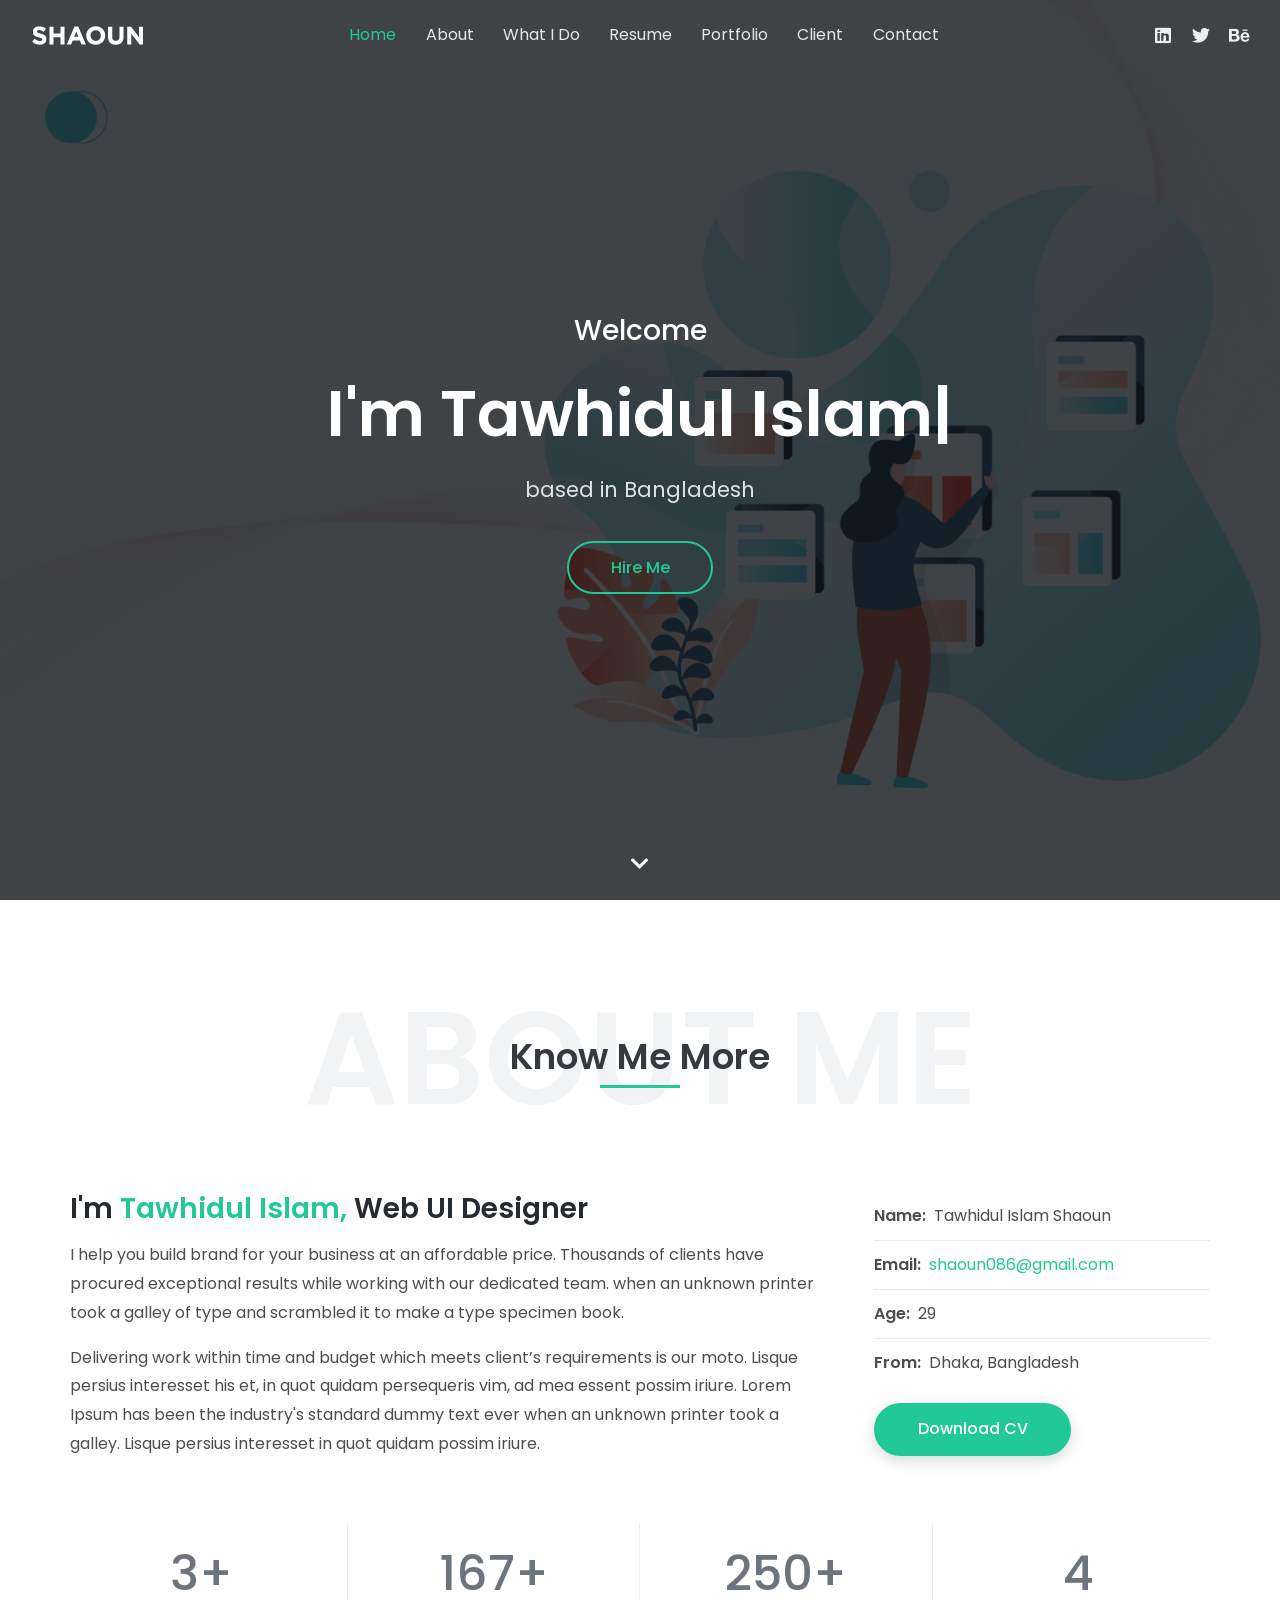
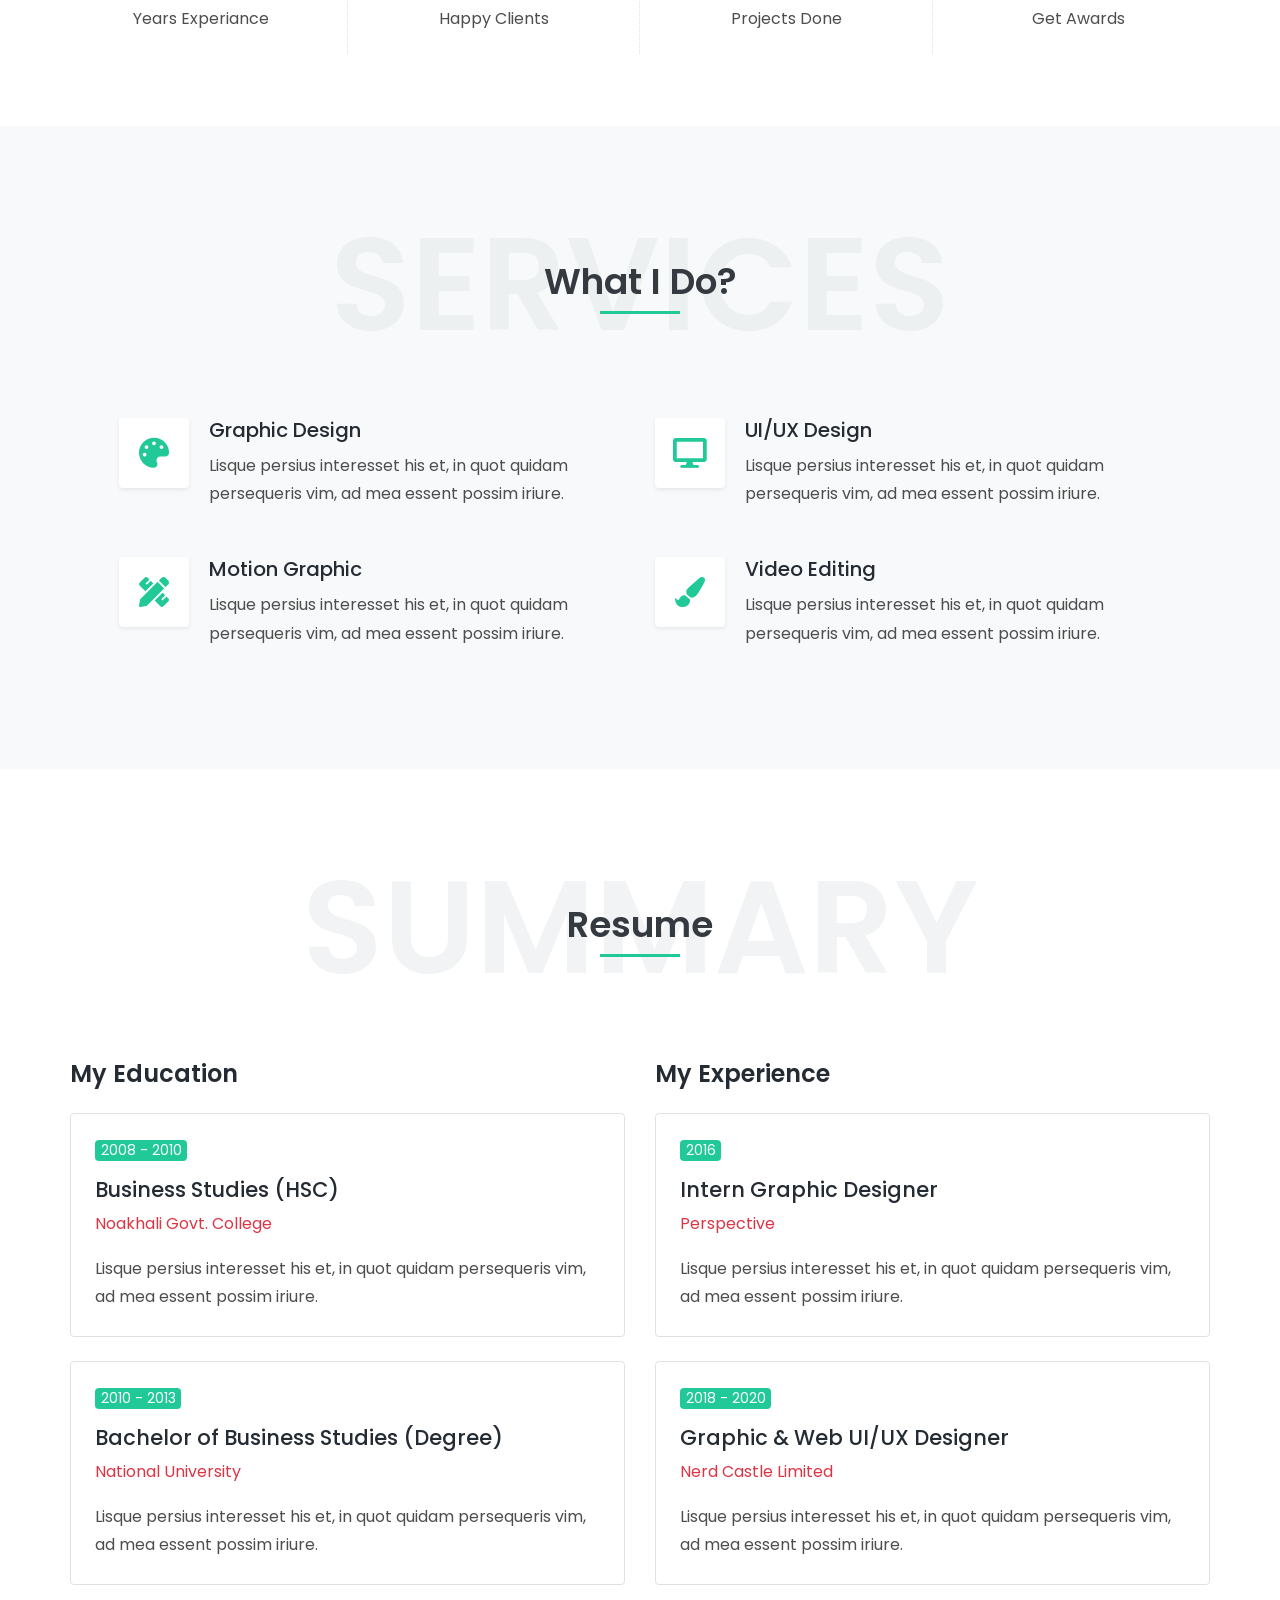
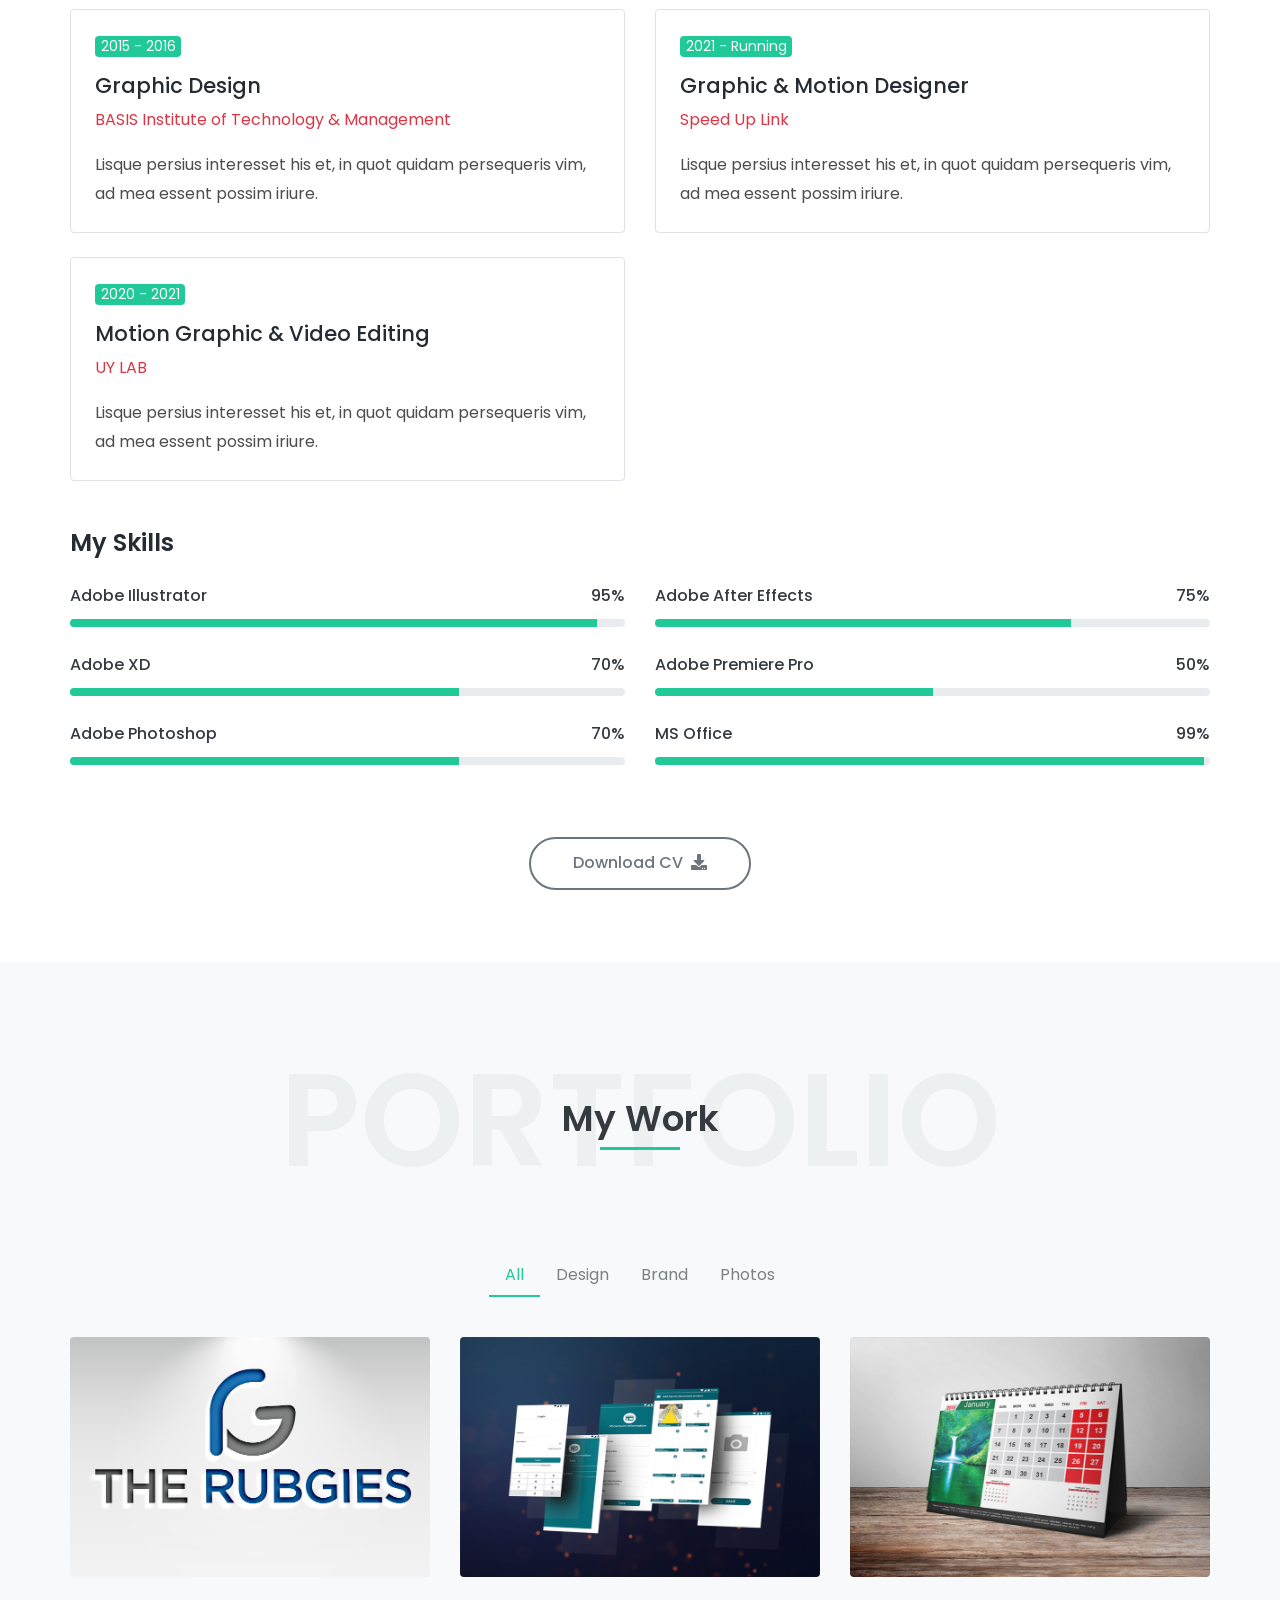
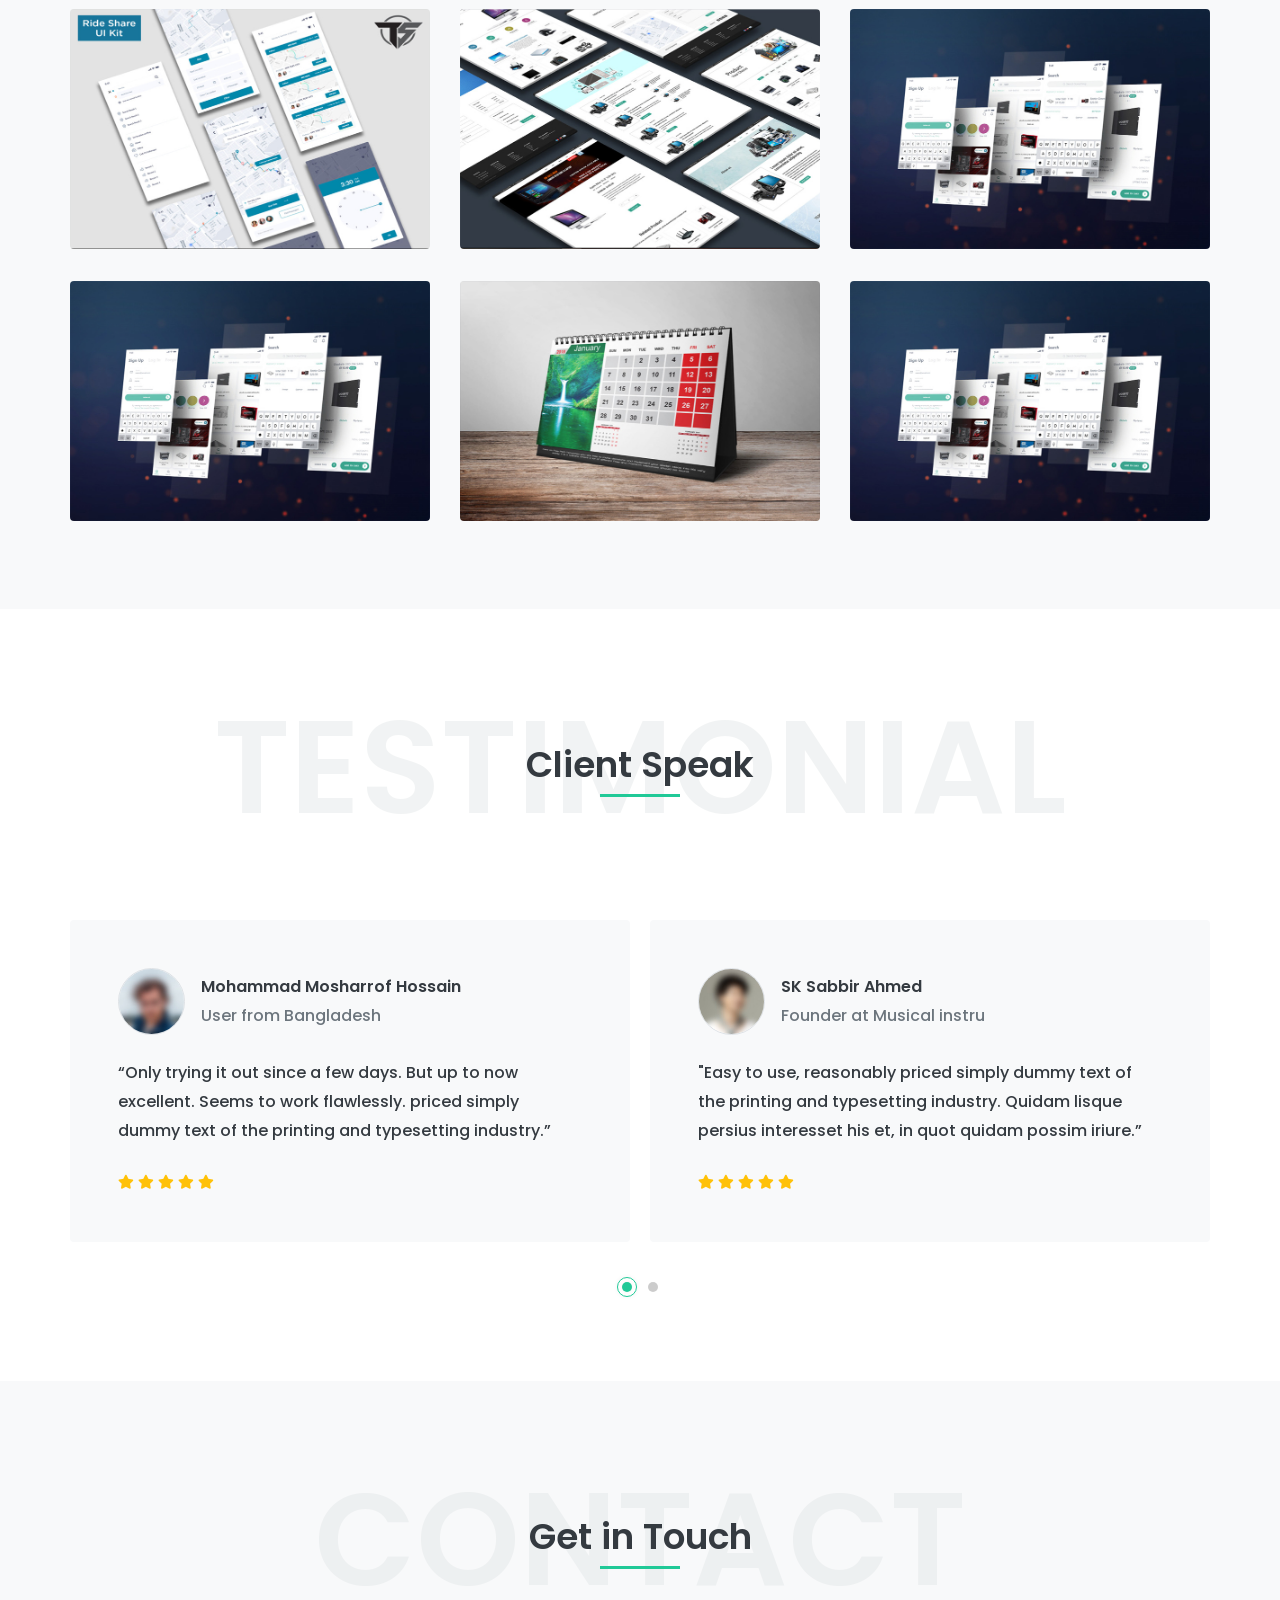
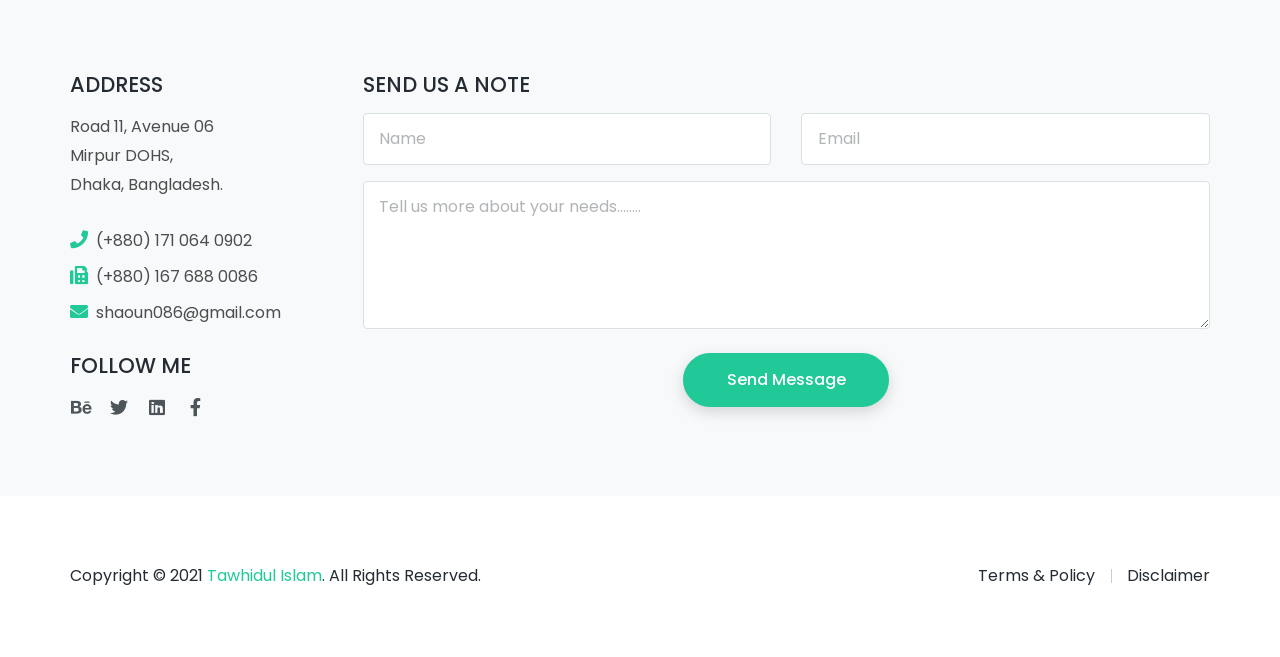
==== commit f3ccbb7e: "uploaded" ====
--- a/index.html
+++ b/index.html
@@ -348,6 +348,7 @@
             <div class="col-sm-6 col-lg-4 brand">
               <div class="portfolio-box rounded my-3">
                 <div class="portfolio-img rounded"> <img class="img-fluid d-block" src="images/projects/project-1.jpg" alt="">
+                    
                   <div class="portfolio-overlay"> <a class="popup-ajax stretched-link" href="ajax/portfolio-ajax-project-1.html"></a>
                     <div class="portfolio-overlay-details">
                       <h5 class="text-white font-weight-400">Logo</h5>
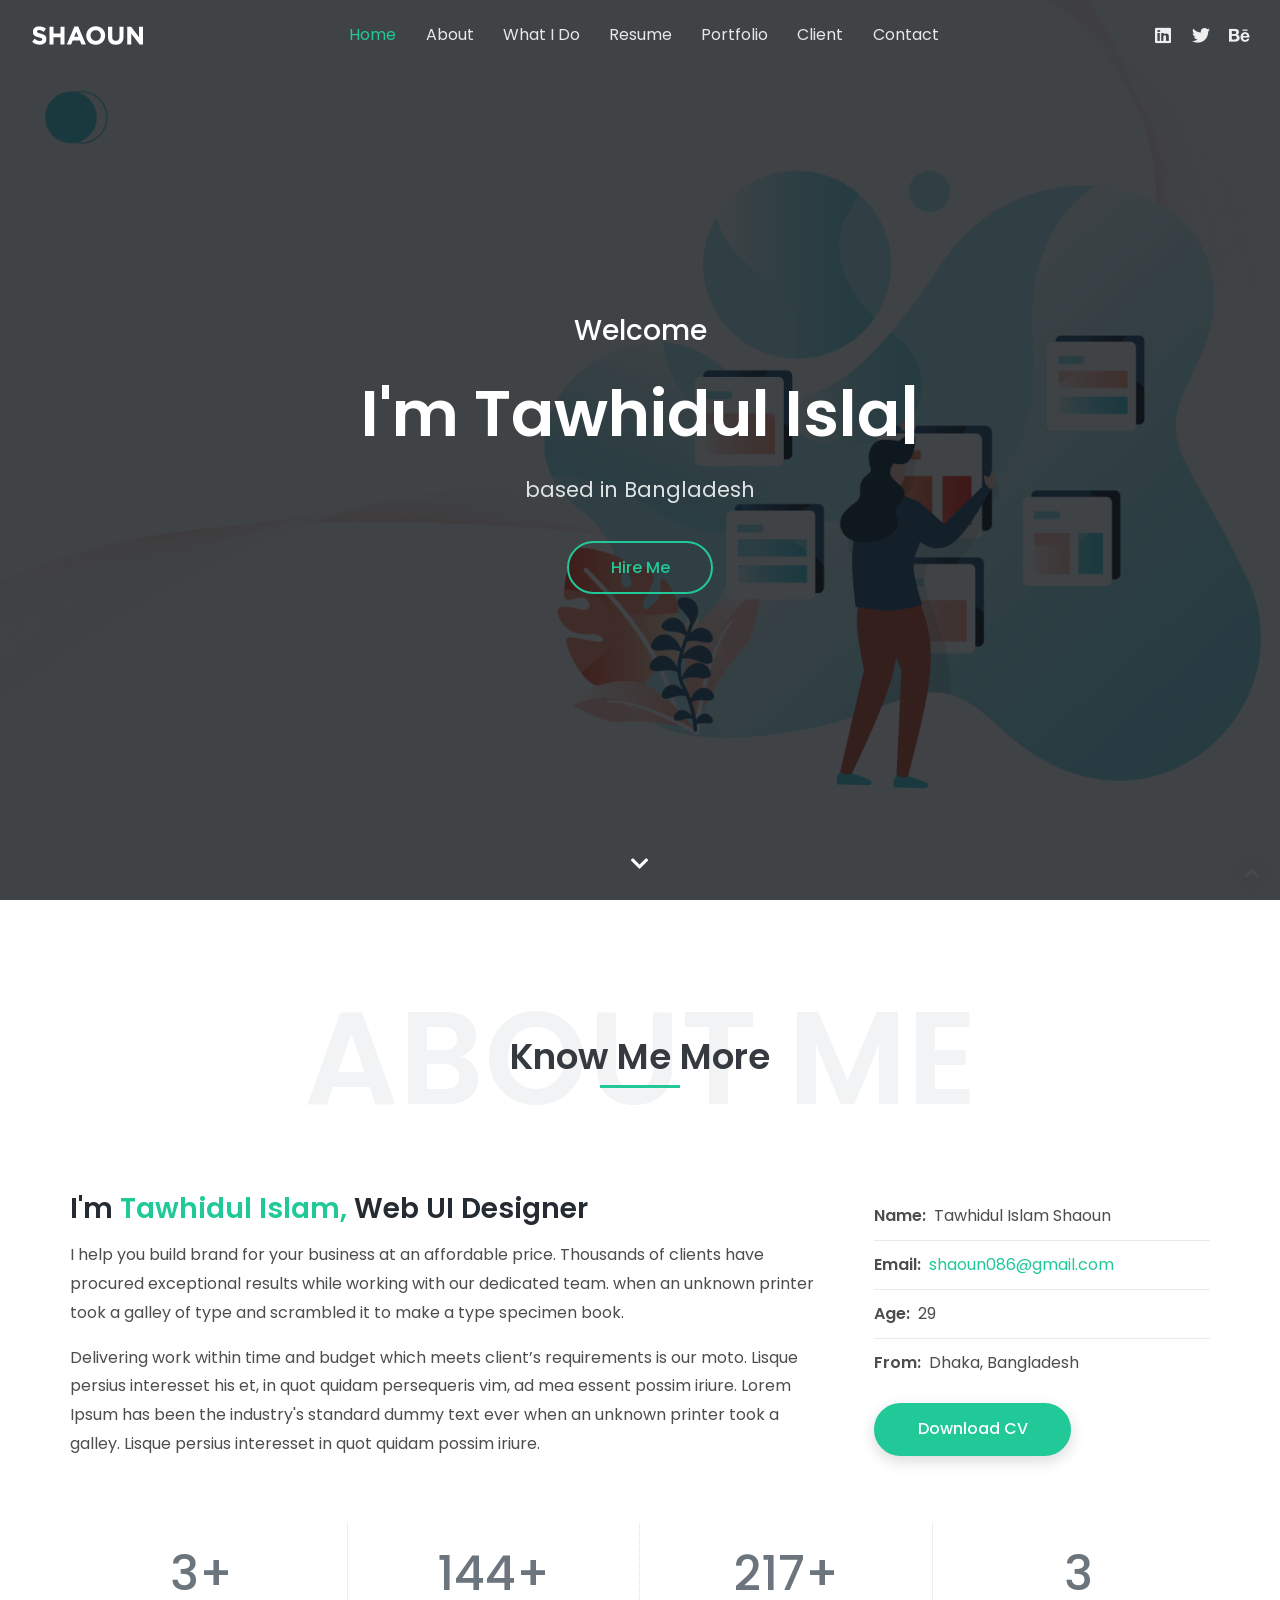
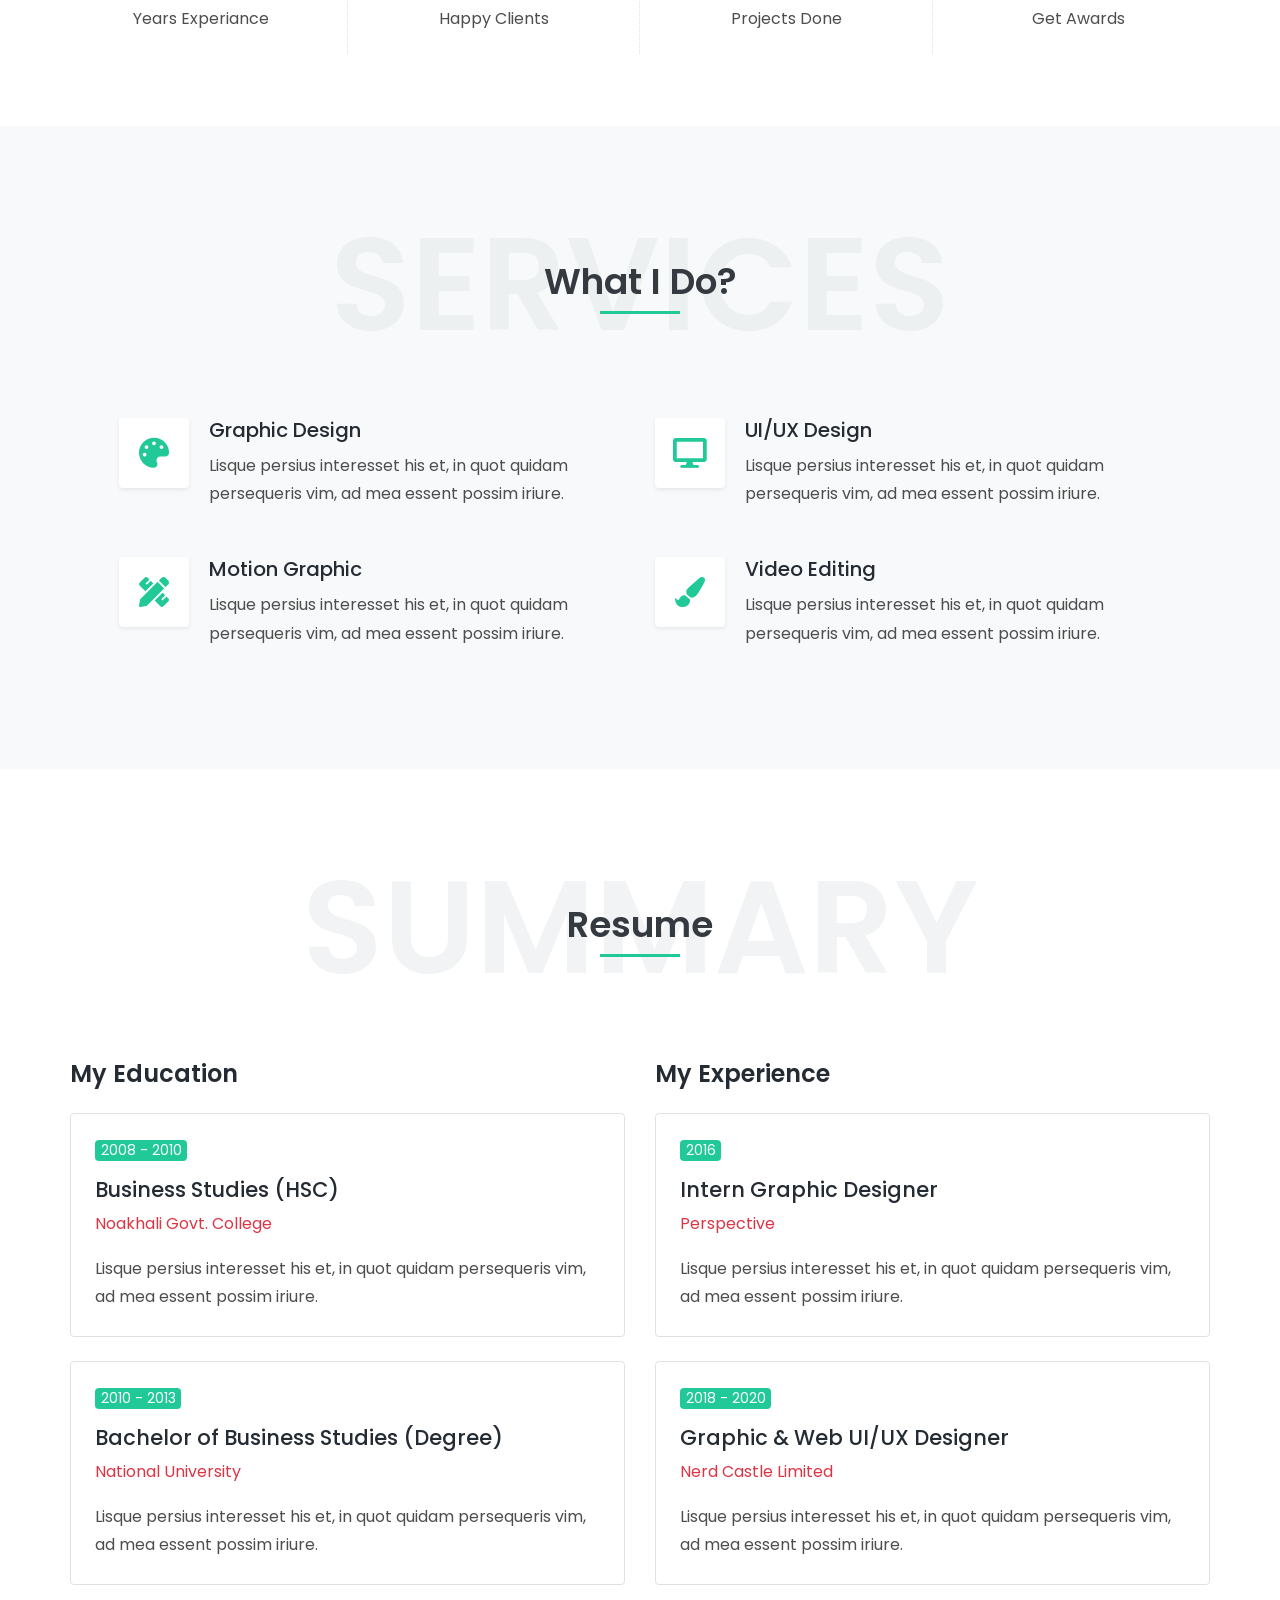
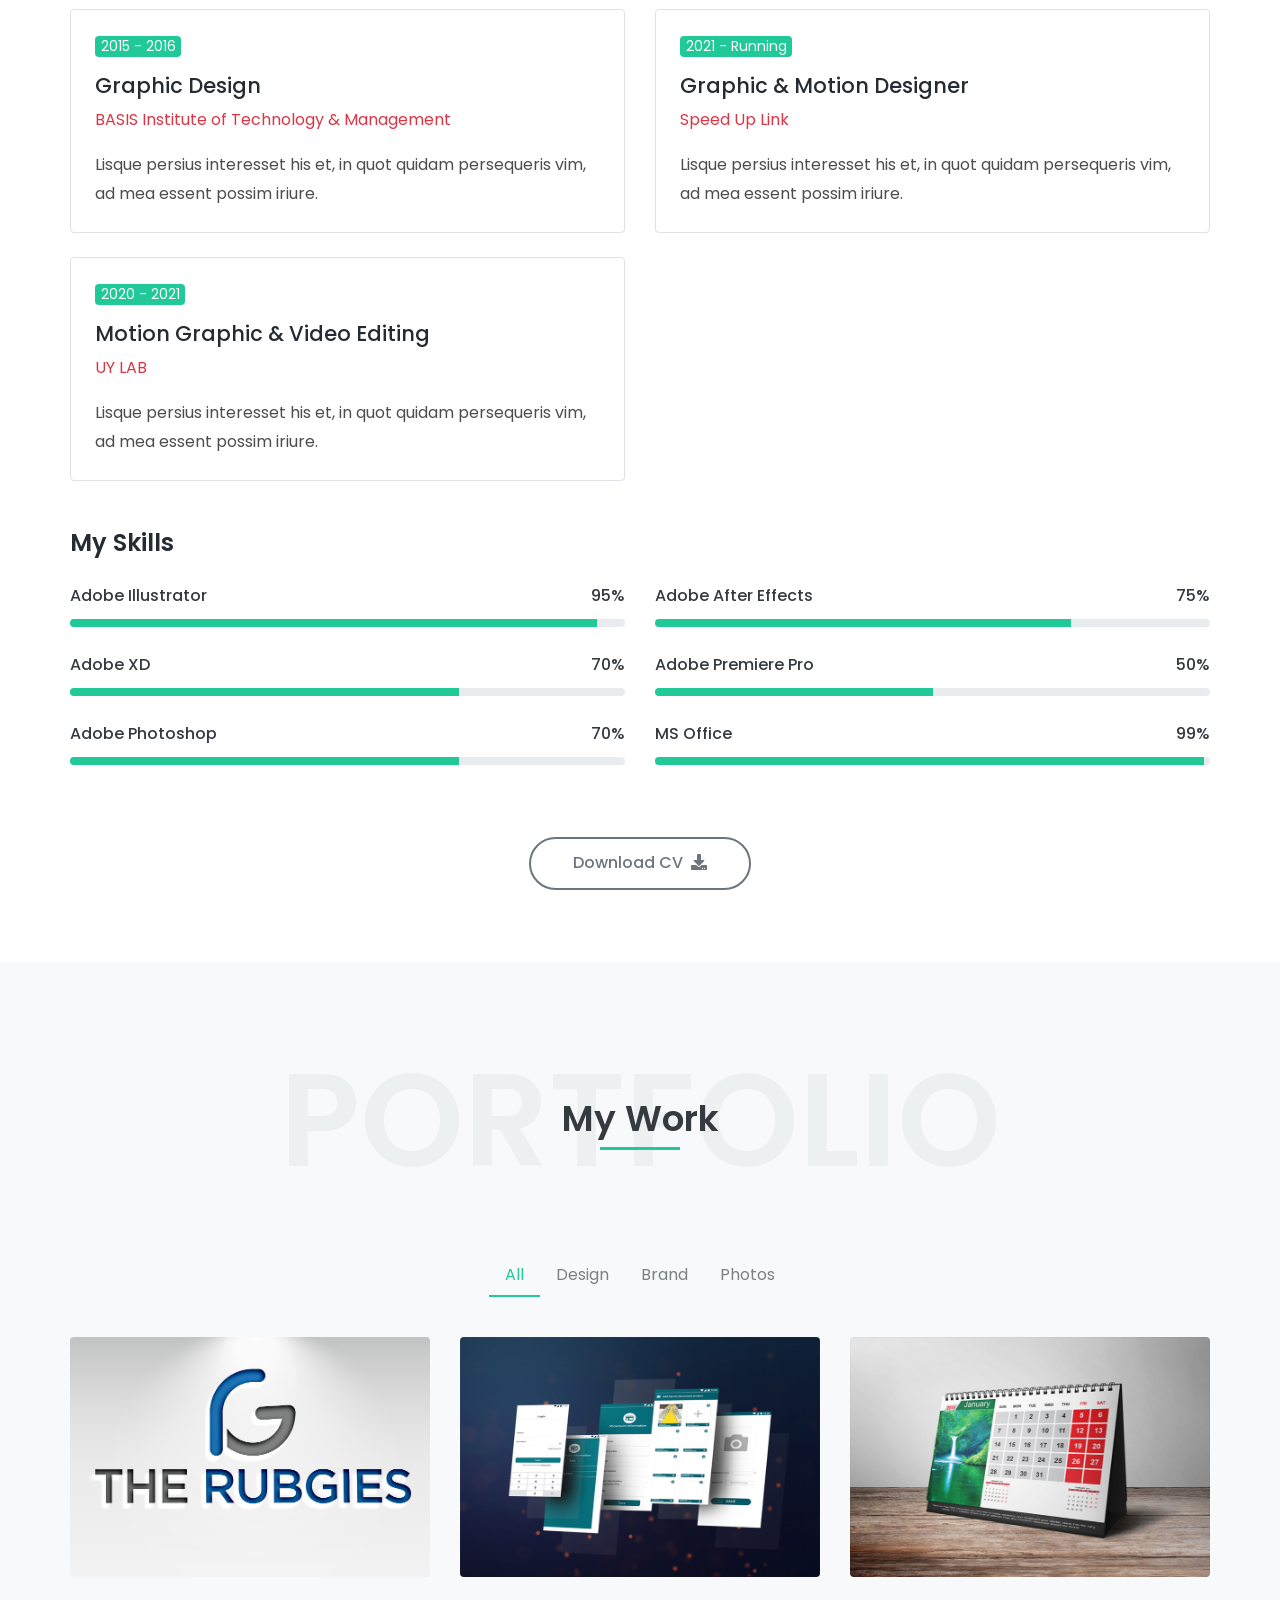
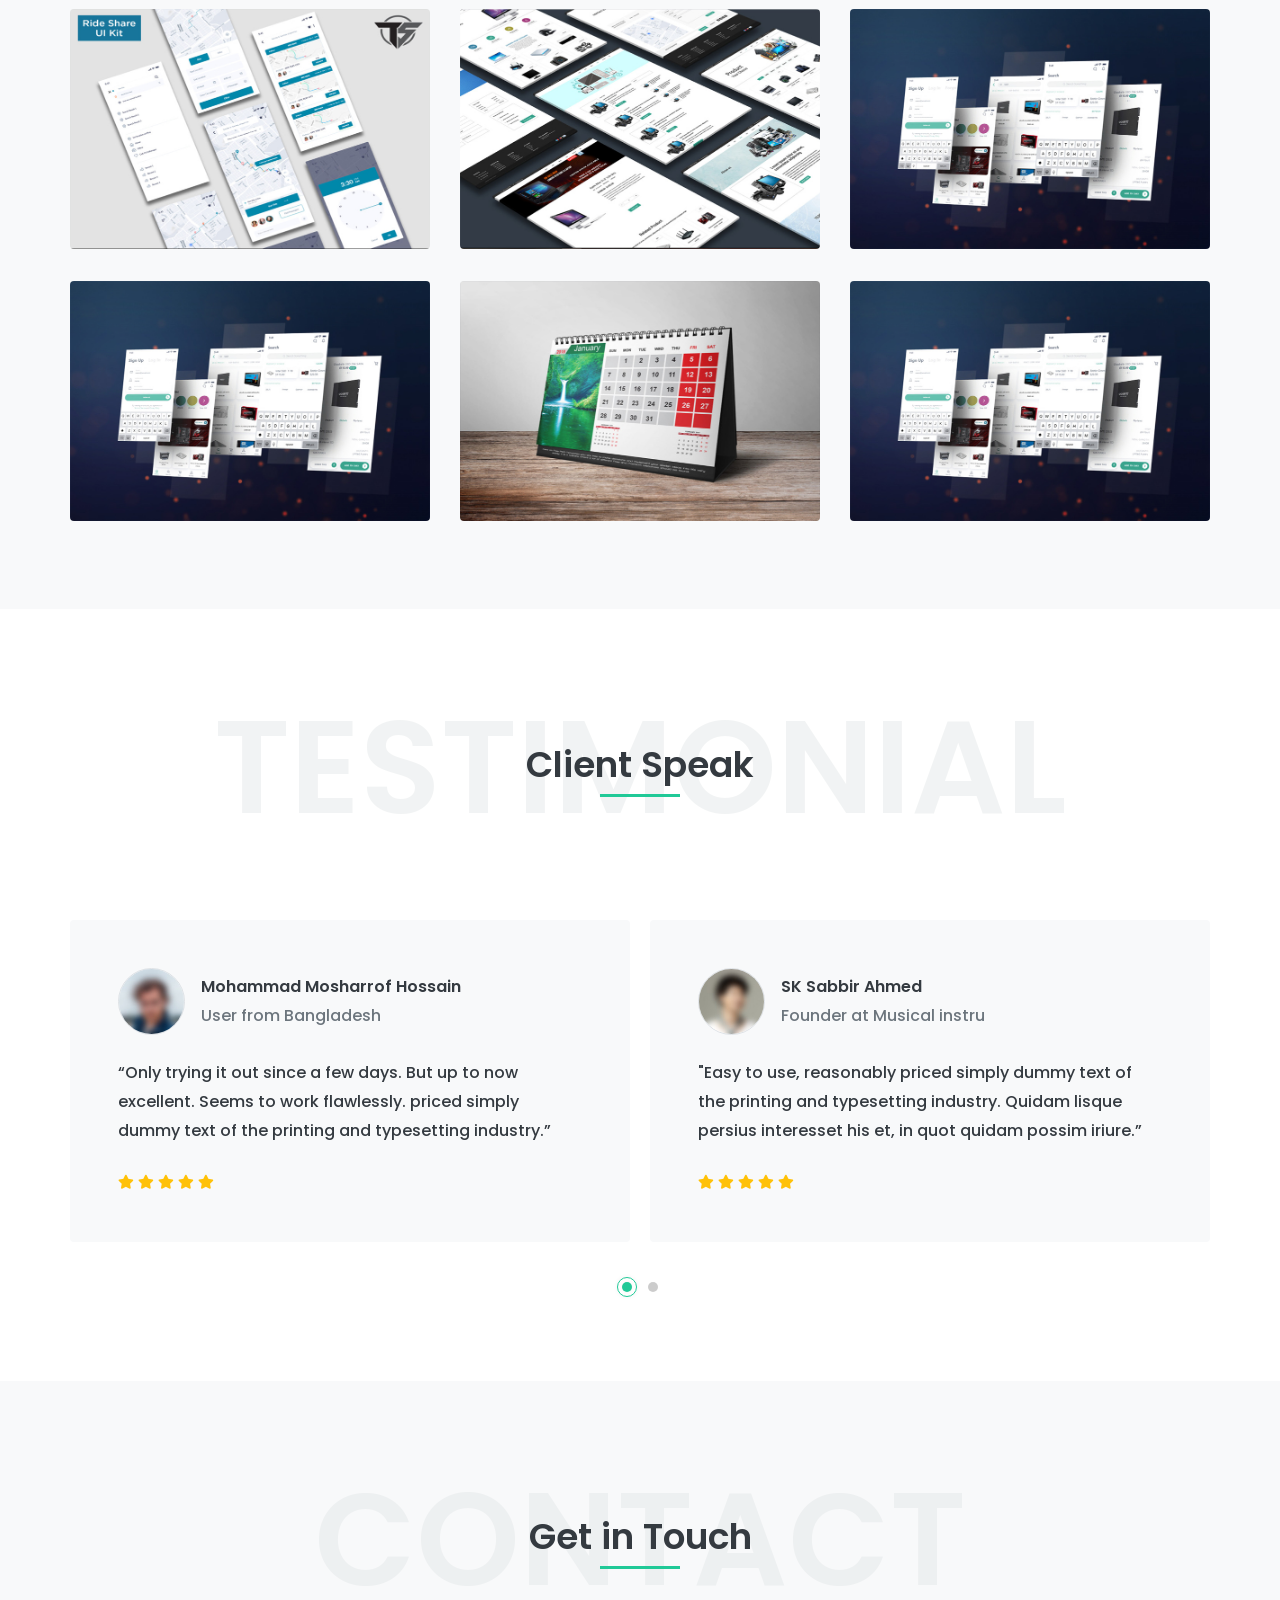
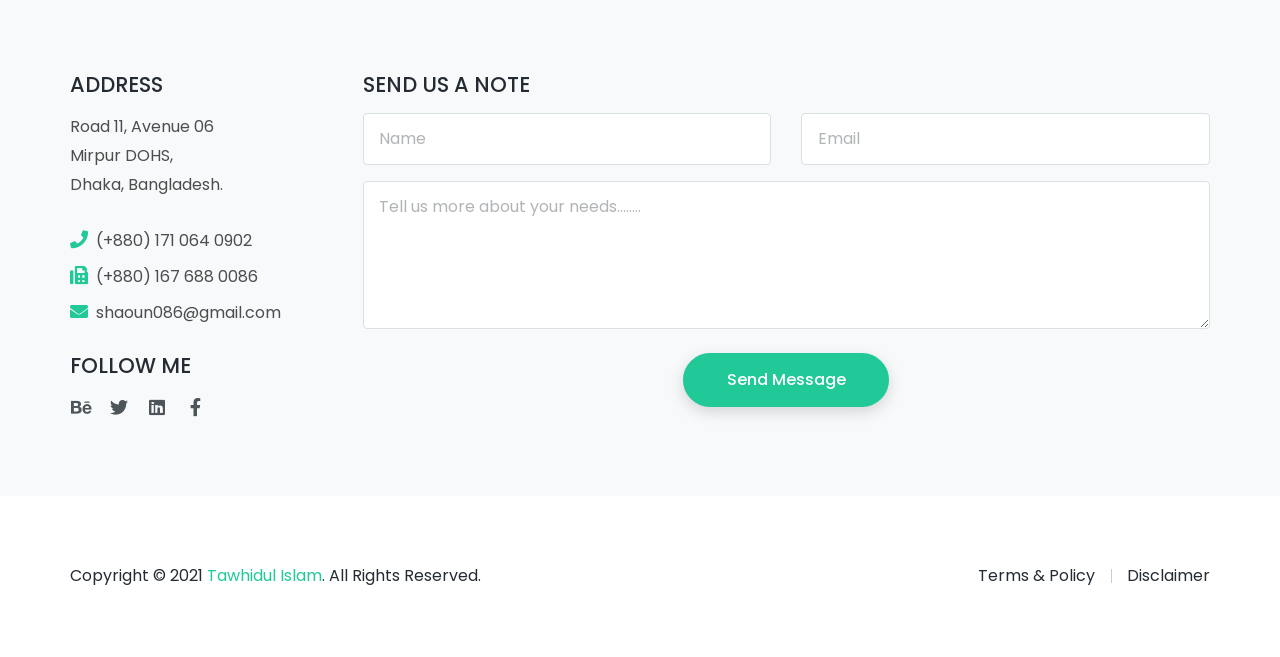
==== commit 349eabbf: "uploaded" ====
--- a/index.html
+++ b/index.html
@@ -351,7 +351,7 @@
                     
                   <div class="portfolio-overlay"> <a class="popup-ajax stretched-link" href="ajax/portfolio-ajax-project-1.html"></a>
                     <div class="portfolio-overlay-details">
-                      <h5 class="text-white font-weight-400">Logo</h5>
+                      <h5 class="text-white font-weight-400">Logo Design</h5>
                       <span class="text-light"> </span> </div>
                   </div>
                 </div>
@@ -362,7 +362,7 @@
                 <div class="portfolio-img rounded"> <img class="img-fluid d-block" src="images/projects/project-3.jpg" alt="">
                   <div class="portfolio-overlay"> <a class="popup-ajax stretched-link" href="ajax/portfolio-ajax-project-2.html"></a>
                     <div class="portfolio-overlay-details">
-                      <h5 class="text-white font-weight-400">Discunt App</h5>
+                      <h5 class="text-white font-weight-400">Flyer/Leaflet Design</h5>
                       <span class="text-light"> </span> </div>
                   </div>
                 </div>
@@ -373,7 +373,7 @@
                 <div class="portfolio-img rounded"> <img class="img-fluid d-block" src="images/projects/project-8.jpg" alt="">
                   <div class="portfolio-overlay"> <a class="popup-ajax stretched-link" href="ajax/portfolio-ajax-project-3.html"></a>
                     <div class="portfolio-overlay-details">
-                      <h5 class="text-white font-weight-400">Desktop Calendar</h5>
+                      <h5 class="text-white font-weight-400"> Calendar Design</h5>
                       <span class="text-light"> </span> </div>
                   </div>
                 </div>
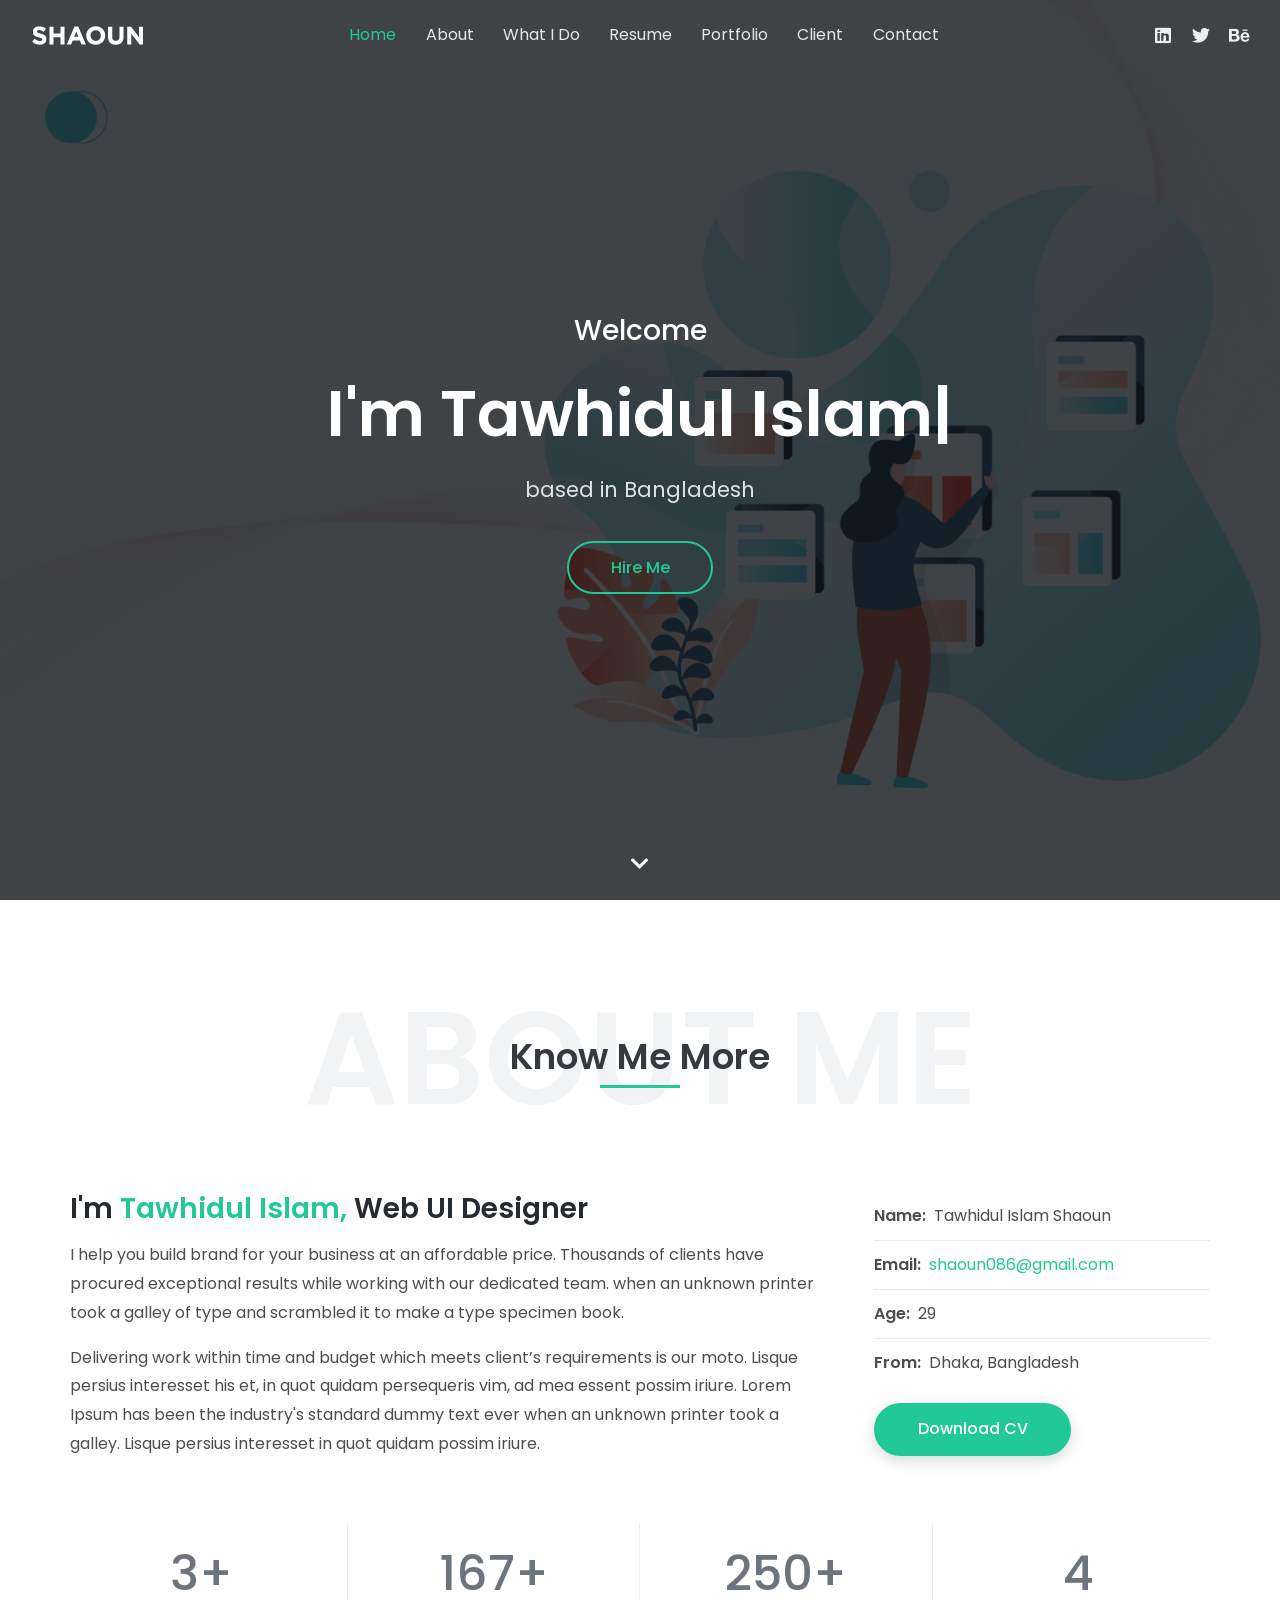
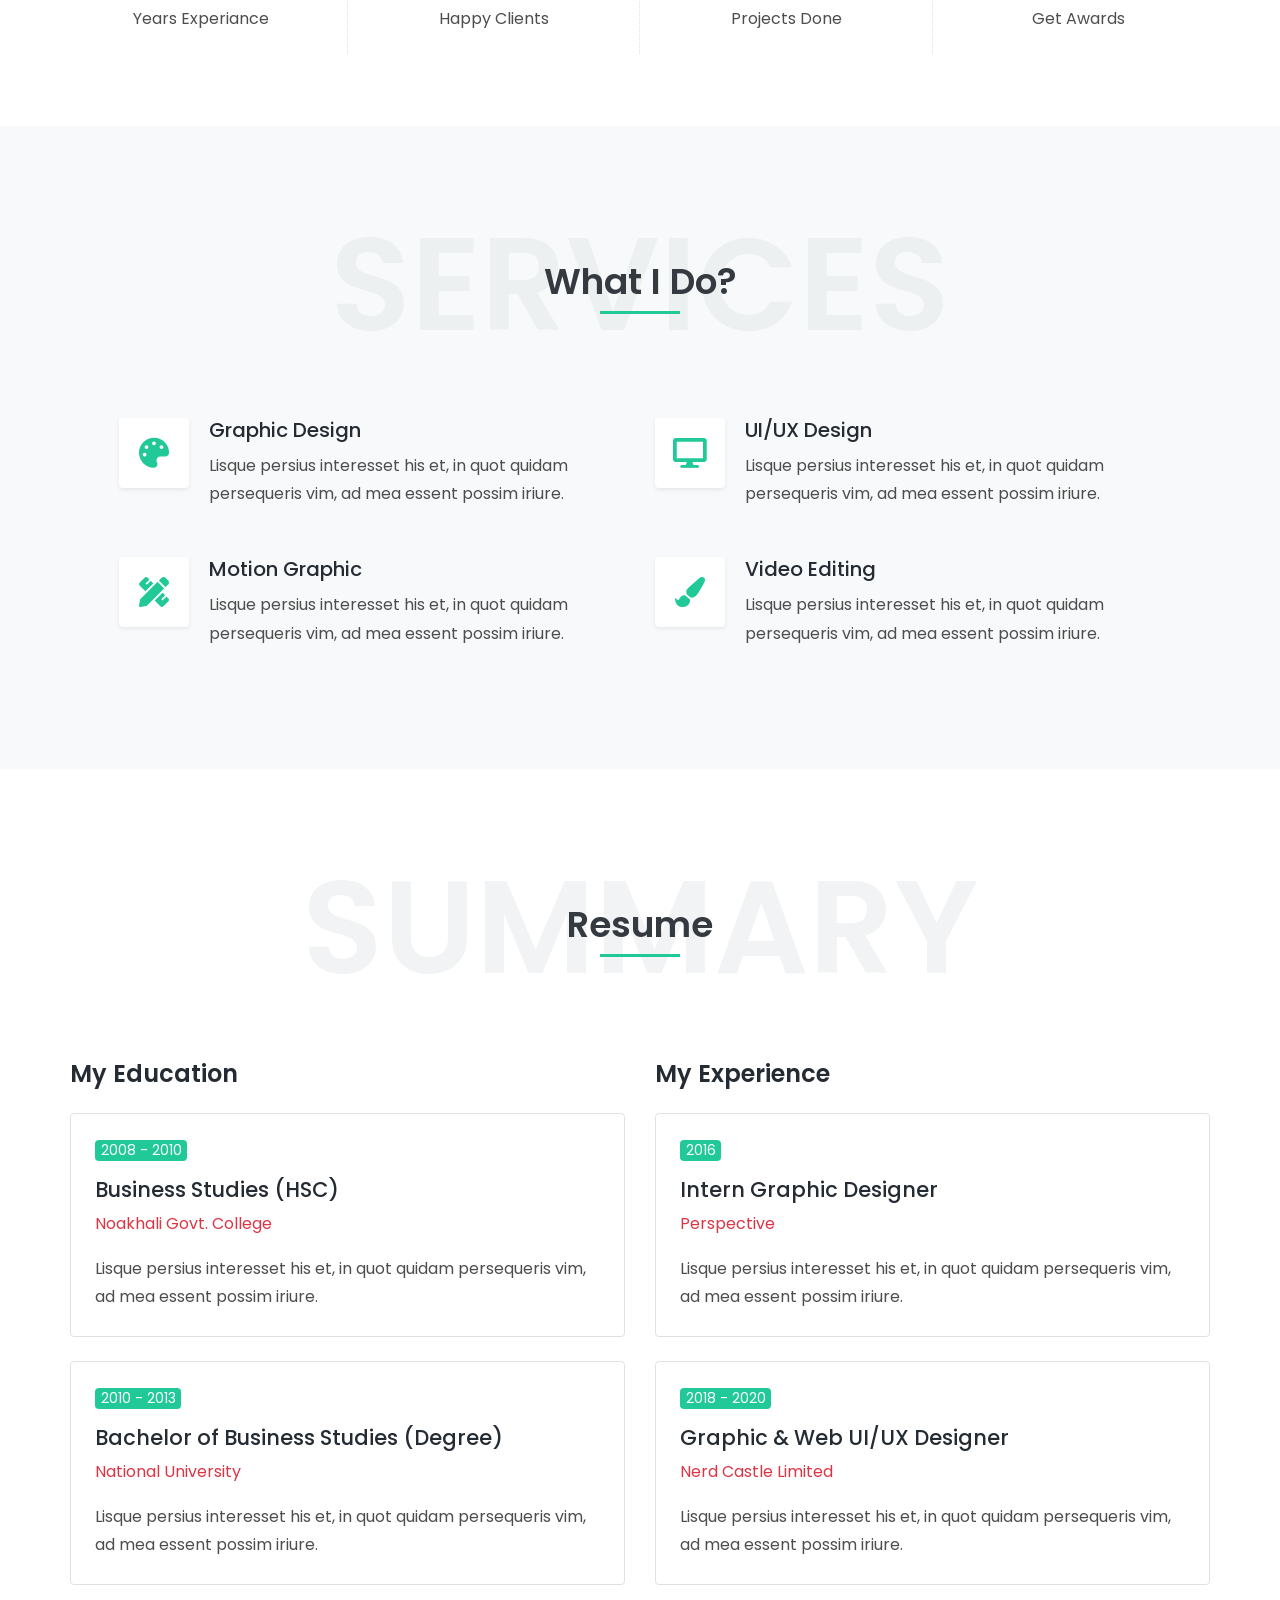
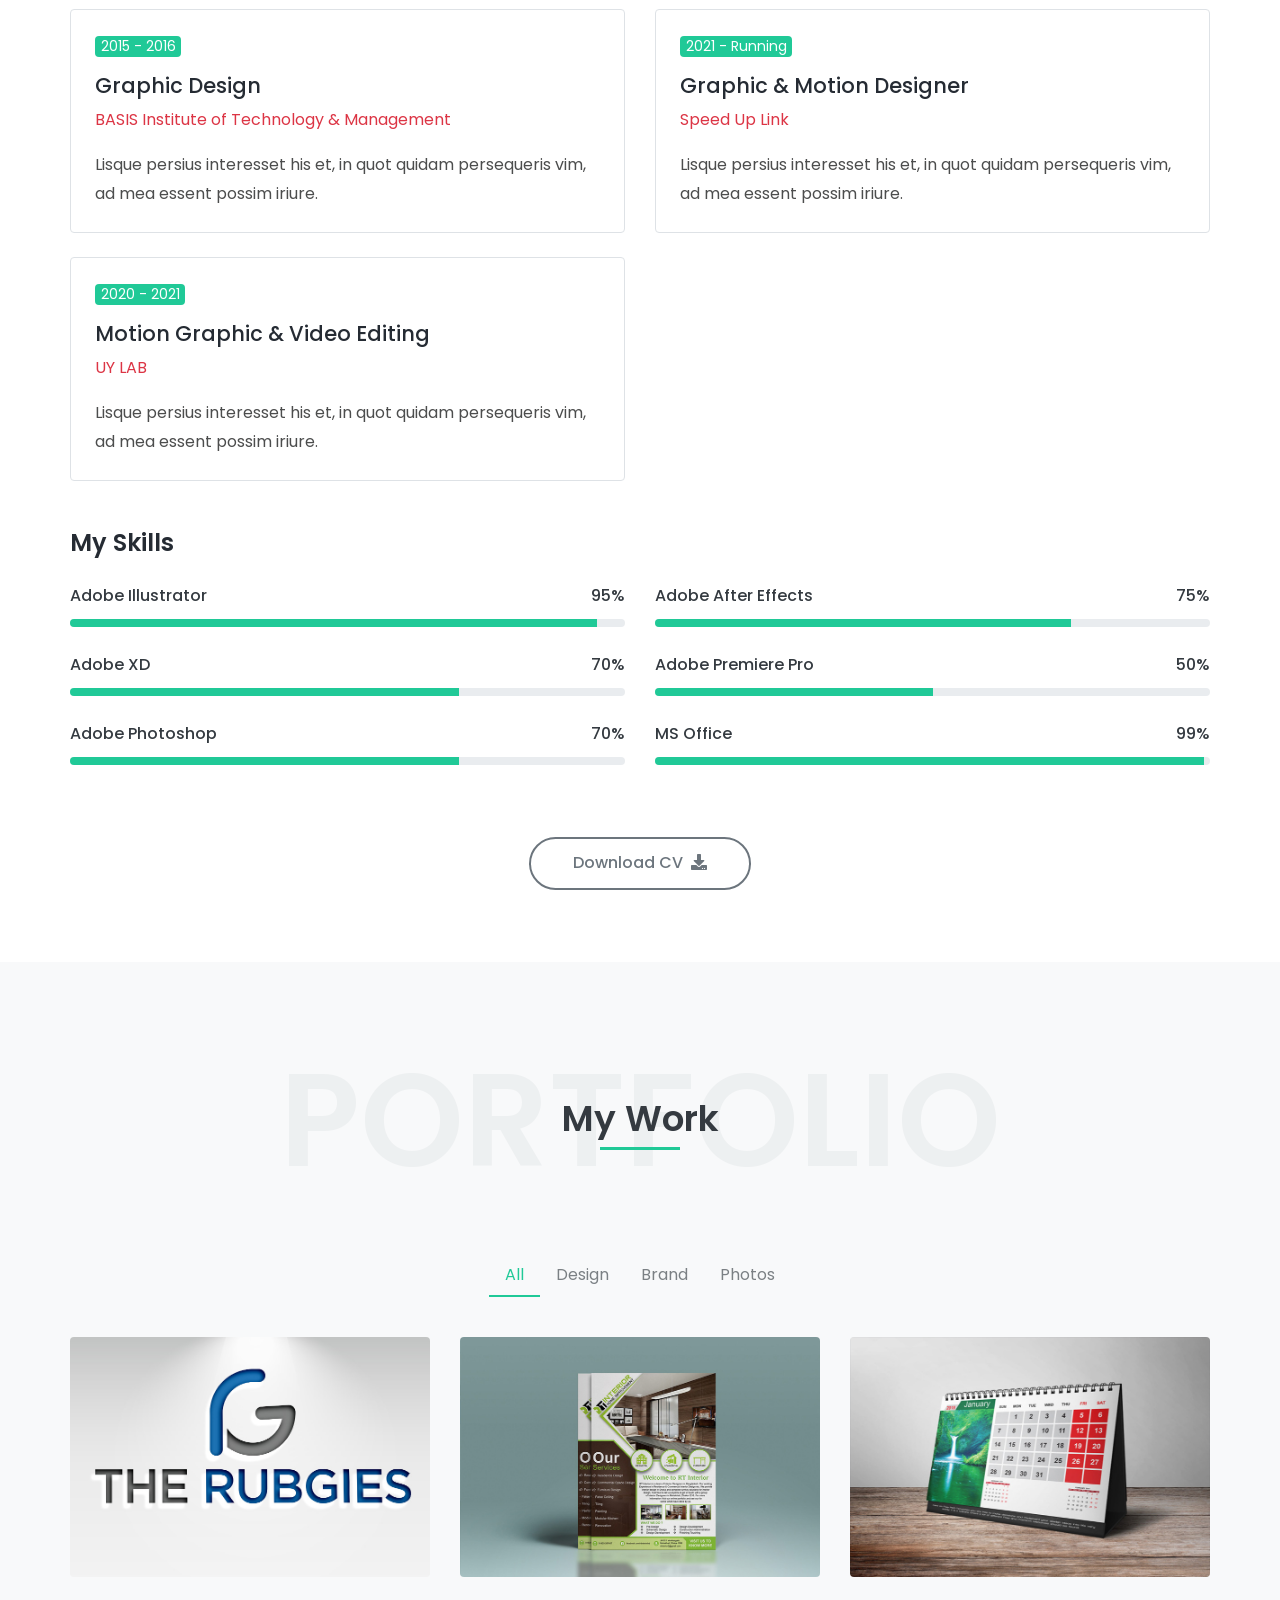
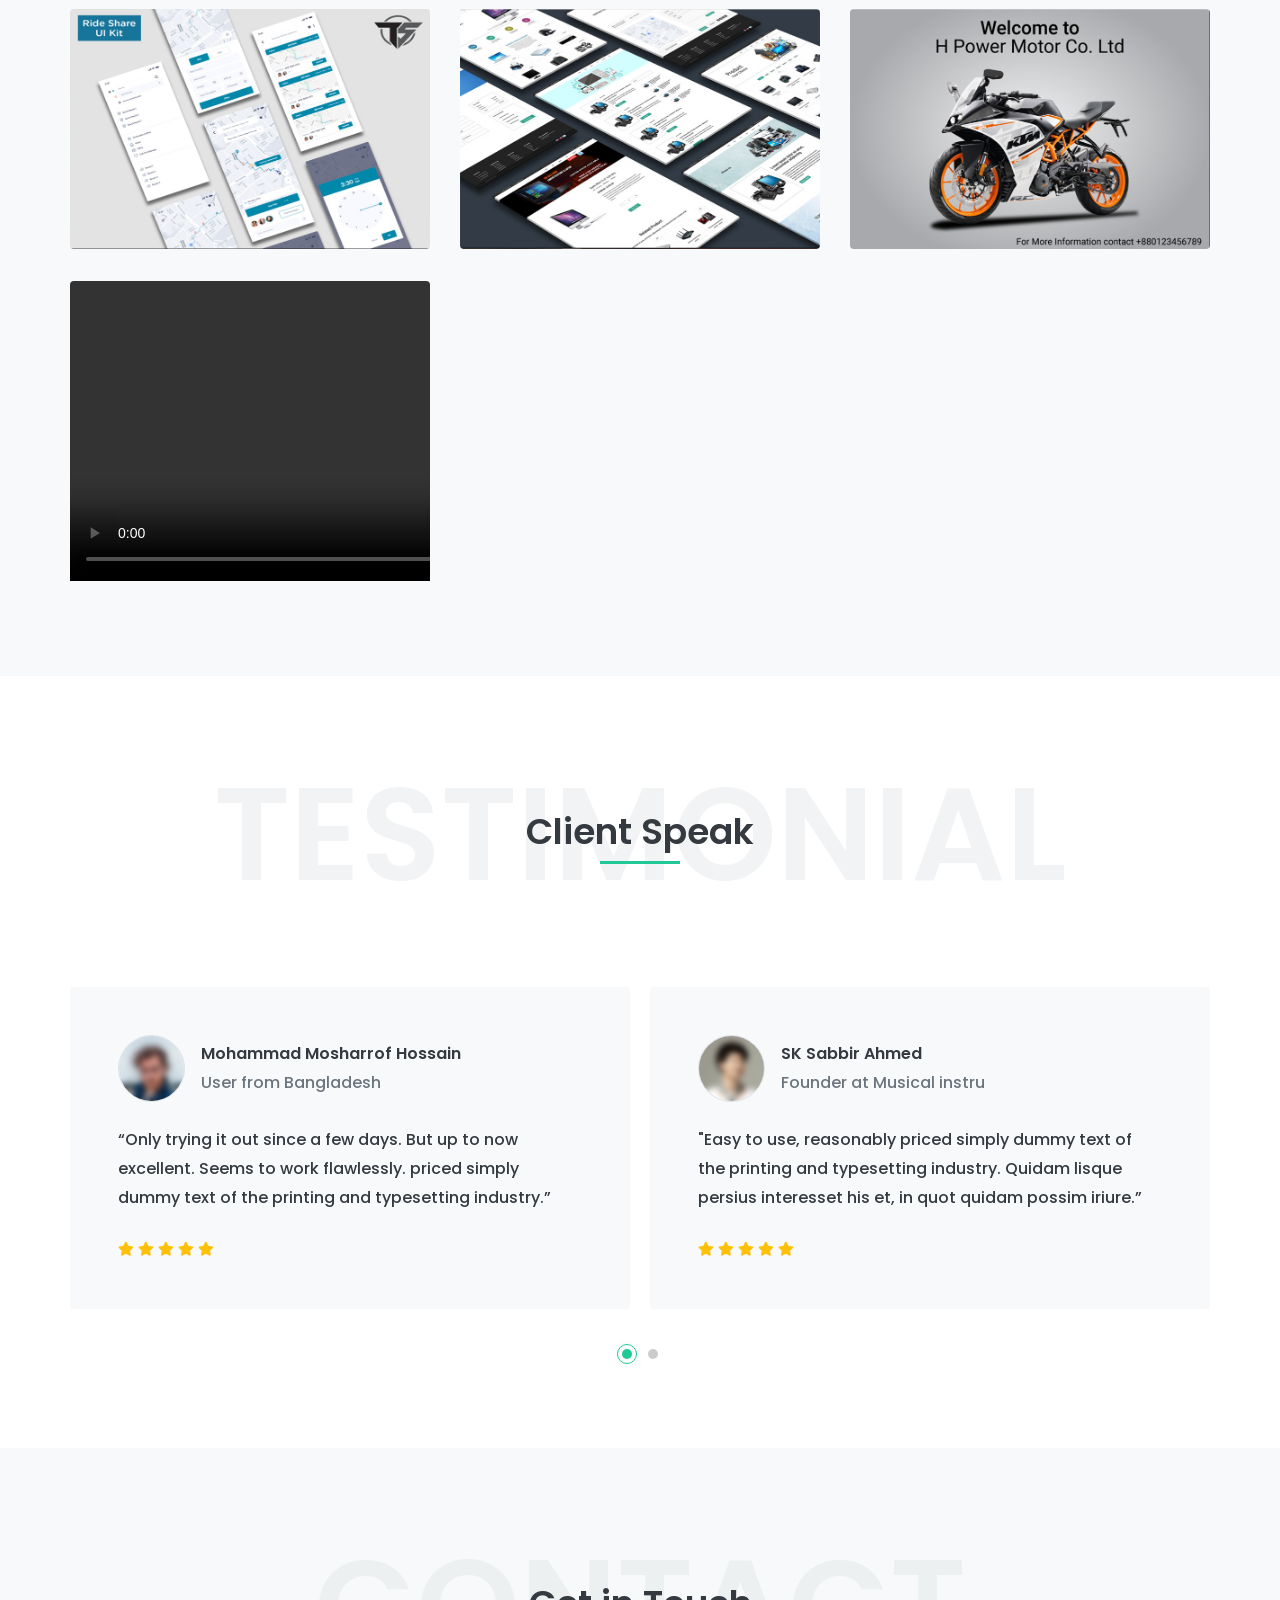
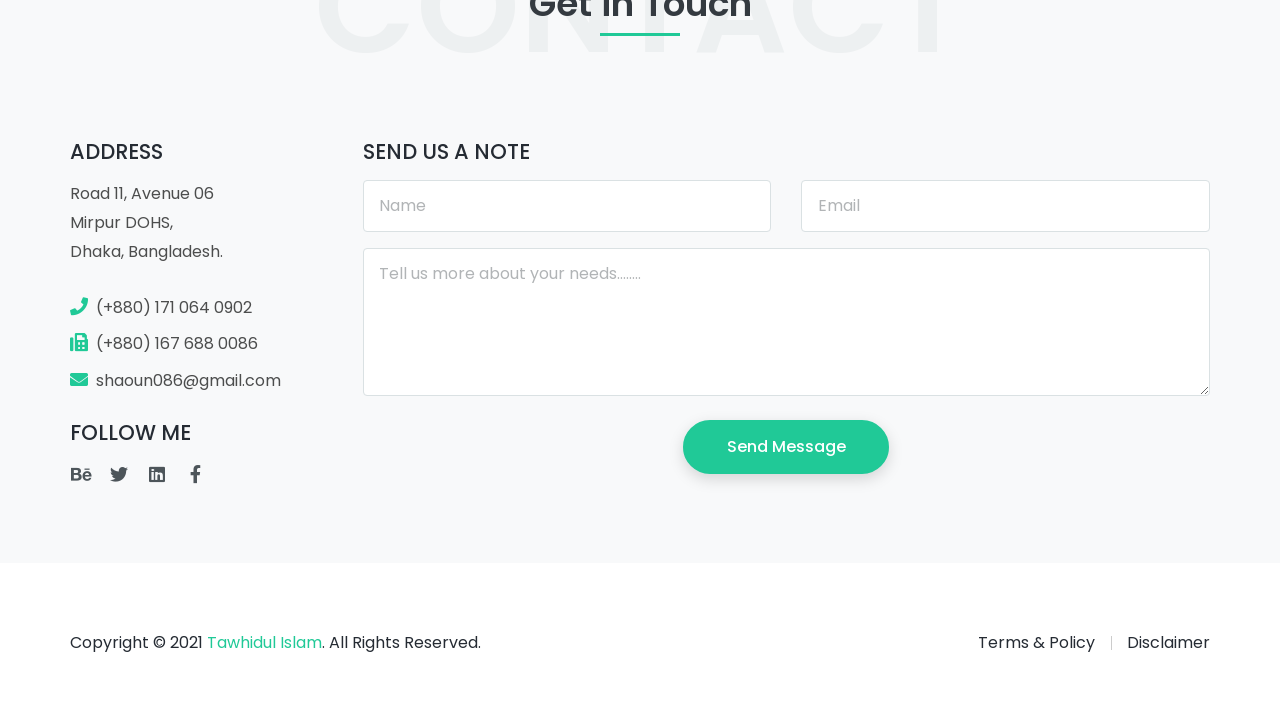
==== commit 87fcb019: "uploaded" ====
--- a/index.html
+++ b/index.html
@@ -359,7 +359,7 @@
             </div>
             <div class="col-sm-6 col-lg-4 design">
               <div class="portfolio-box rounded my-3">
-                <div class="portfolio-img rounded"> <img class="img-fluid d-block" src="images/projects/project-3.jpg" alt="">
+                <div class="portfolio-img rounded"> <img class="img-fluid d-block" src="images/projects/project-2.jpg" alt="">
                   <div class="portfolio-overlay"> <a class="popup-ajax stretched-link" href="ajax/portfolio-ajax-project-2.html"></a>
                     <div class="portfolio-overlay-details">
                       <h5 class="text-white font-weight-400">Flyer/Leaflet Design</h5>
@@ -384,7 +384,7 @@
                 <div class="portfolio-img rounded"> <img class="img-fluid d-block" src="images/projects/project-4.jpg" alt="">
                   <div class="portfolio-overlay"> <a class="popup-ajax stretched-link" href="ajax/portfolio-ajax-project-4.html"></a>
                     <div class="portfolio-overlay-details">
-                      <h5 class="text-white font-weight-400">Transport sharing</h5>
+                      <h5 class="text-white font-weight-400">Mobile App UI Design</h5>
                       <span class="text-light"> </span> </div>
                   </div>
                 </div>
@@ -395,7 +395,7 @@
                 <div class="portfolio-img rounded"> <img class="img-fluid d-block" src="images/projects/project-5.jpg" alt="">
                   <div class="portfolio-overlay"> <a class="popup-ajax stretched-link" href="ajax/portfolio-ajax-project-5.html"></a>
                     <div class="portfolio-overlay-details">
-                      <h5 class="text-white font-weight-400">Ecommerce UI</h5>
+                      <h5 class="text-white font-weight-400">Web UI Design</h5>
                       <span class="text-light"> </span> </div>
                   </div>
                 </div>
@@ -403,50 +403,35 @@
             </div>
             <div class="col-sm-6 col-lg-4 brand">
               <div class="portfolio-box rounded my-3">
-                <div class="portfolio-img rounded"> <img class="img-fluid d-block" src="images/projects/project-7.jpg" alt="">
+                <div class="portfolio-img rounded"> <img class="img-fluid d-block" src="images/projects/project-9.jpg" alt="">
                   <div class="portfolio-overlay"> <a class="popup-ajax stretched-link" href="ajax/portfolio-ajax-project-6.html"></a>
                     <div class="portfolio-overlay-details">
-                      <h5 class="text-white font-weight-400">Android App</h5>
+                      <h5 class="text-white font-weight-400">Product Banner</h5>
                       <span class="text-light"> </span> </div>
                   </div>
                 </div>
               </div>
             </div>
-            <div class="col-sm-6 col-lg-4 design photos">
+
+             <div class="col-sm-6 col-lg-4 brand">
               <div class="portfolio-box rounded my-3">
-                <div class="portfolio-img rounded"> <img class="img-fluid d-block" src="images/projects/project-7.jpg" alt="">
-                  <div class="portfolio-overlay"> <a class="popup-ajax stretched-link" href="ajax/portfolio-ajax-project-7.html"></a>
+                <div class="portfolio-img rounded"> 
+                    
+                       
+      <video width = "500" height = "300" controls>
+         <source src = "/images/Video-1.mp4" type = "video/mp4">
+         
+      </video>
+                    
+                  <div class="portfolio-overlay"> <a class="popup-ajax stretched-link" href="ajax/portfolio-ajax-project-6.html"></a>
                     <div class="portfolio-overlay-details">
-                      <h5 class="text-white font-weight-400">Project Title</h5>
+                      <h5 class="text-white font-weight-400">Motion Graphic</h5>
                       <span class="text-light"> </span> </div>
                   </div>
                 </div>
               </div>
             </div>
               
-                          <div class="col-sm-6 col-lg-4 design photos">
-              <div class="portfolio-box rounded my-3">
-                <div class="portfolio-img rounded"> <img class="img-fluid d-block" src="images/projects/project-8.jpg" alt="">
-                  <div class="portfolio-overlay"> <a class="popup-ajax stretched-link" href="ajax/portfolio-ajax-project-7.html"></a>
-                    <div class="portfolio-overlay-details">
-                      <h5 class="text-white font-weight-400">Desktop Calendar</h5>
-                      <span class="text-light"> </span> </div>
-                  </div>
-                </div>
-              </div>
-            </div>            
-              
-              <div class="col-sm-6 col-lg-4 design photos">
-              <div class="portfolio-box rounded my-3">
-                <div class="portfolio-img rounded"> <img class="img-fluid d-block" src="images/projects/project-7.jpg" alt="">
-                  <div class="portfolio-overlay"> <a class="popup-ajax stretched-link" href="ajax/portfolio-ajax-project-7.html"></a>
-                    <div class="portfolio-overlay-details">
-                      <h5 class="text-white font-weight-400">Ecommerce</h5>
-                      <span class="text-light"> </span> </div>
-                  </div>
-                </div>
-              </div>
-            </div>           
               
           </div>
         </div>
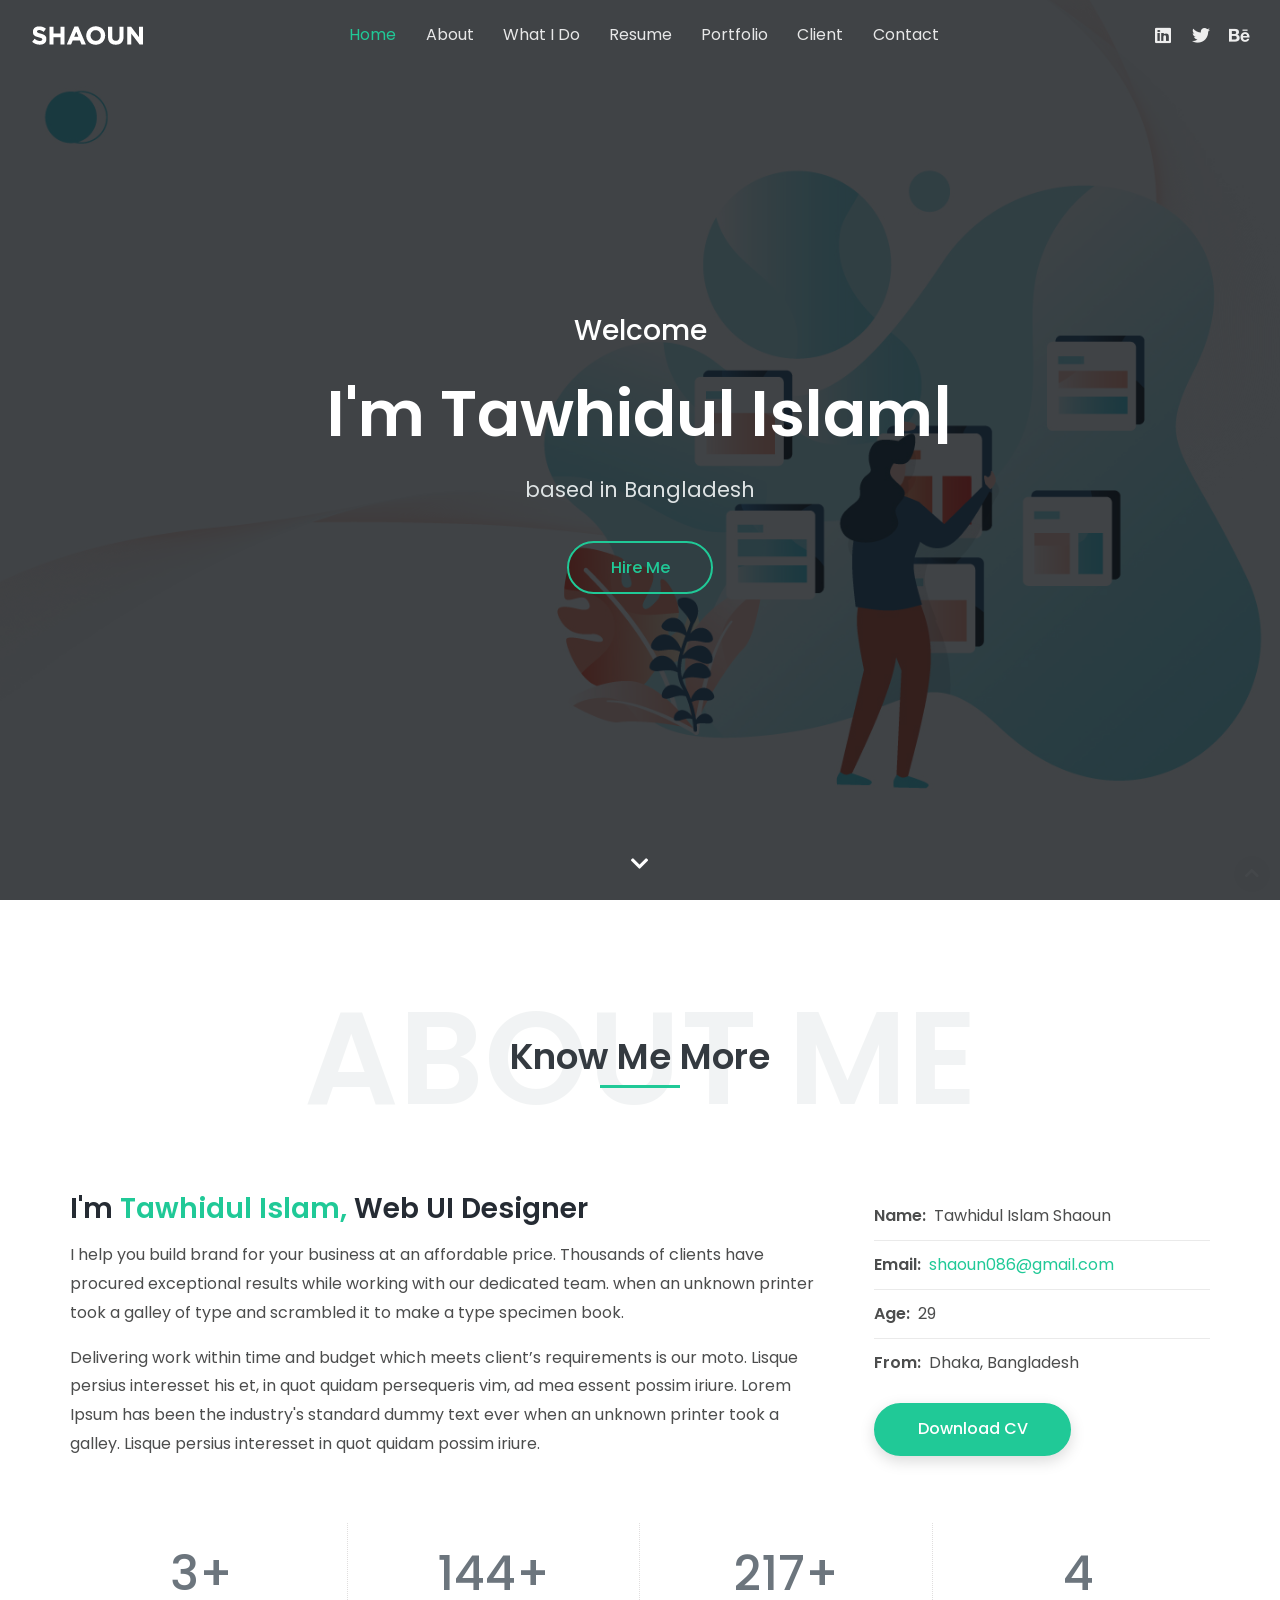
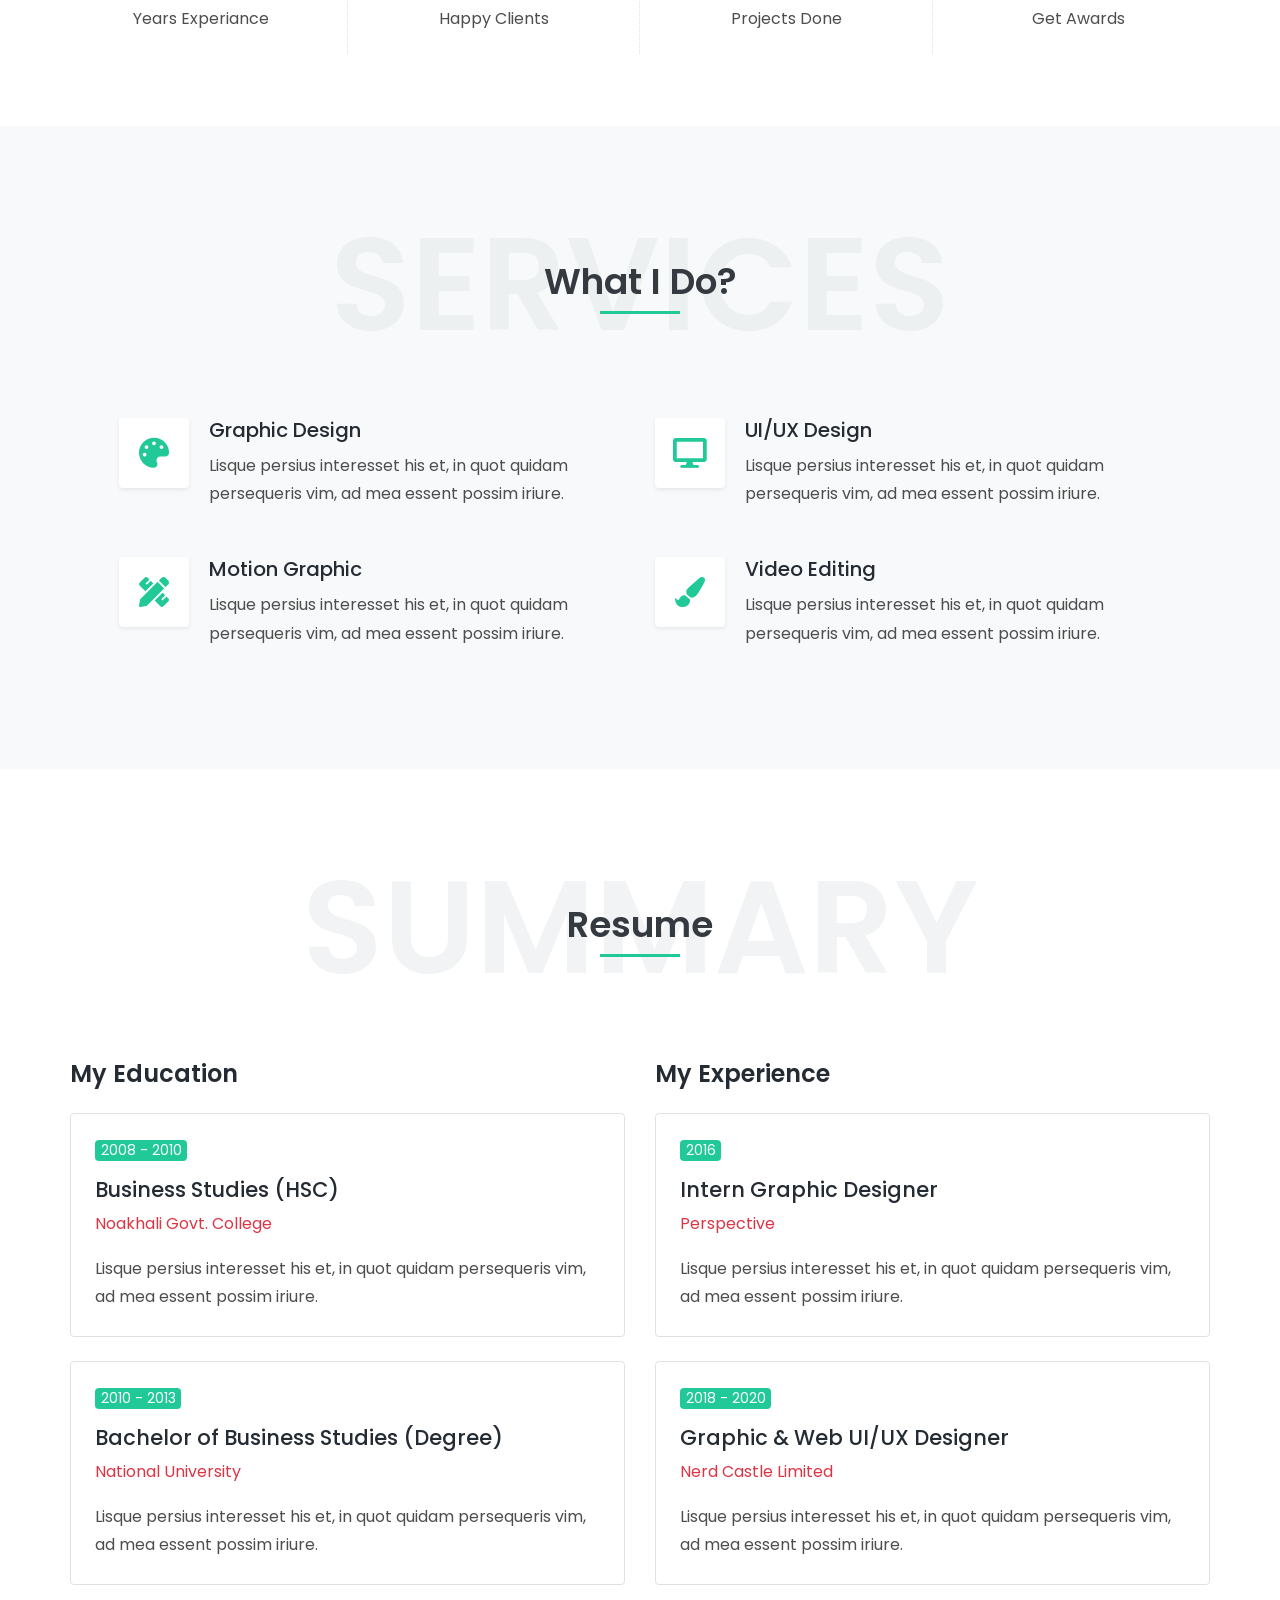
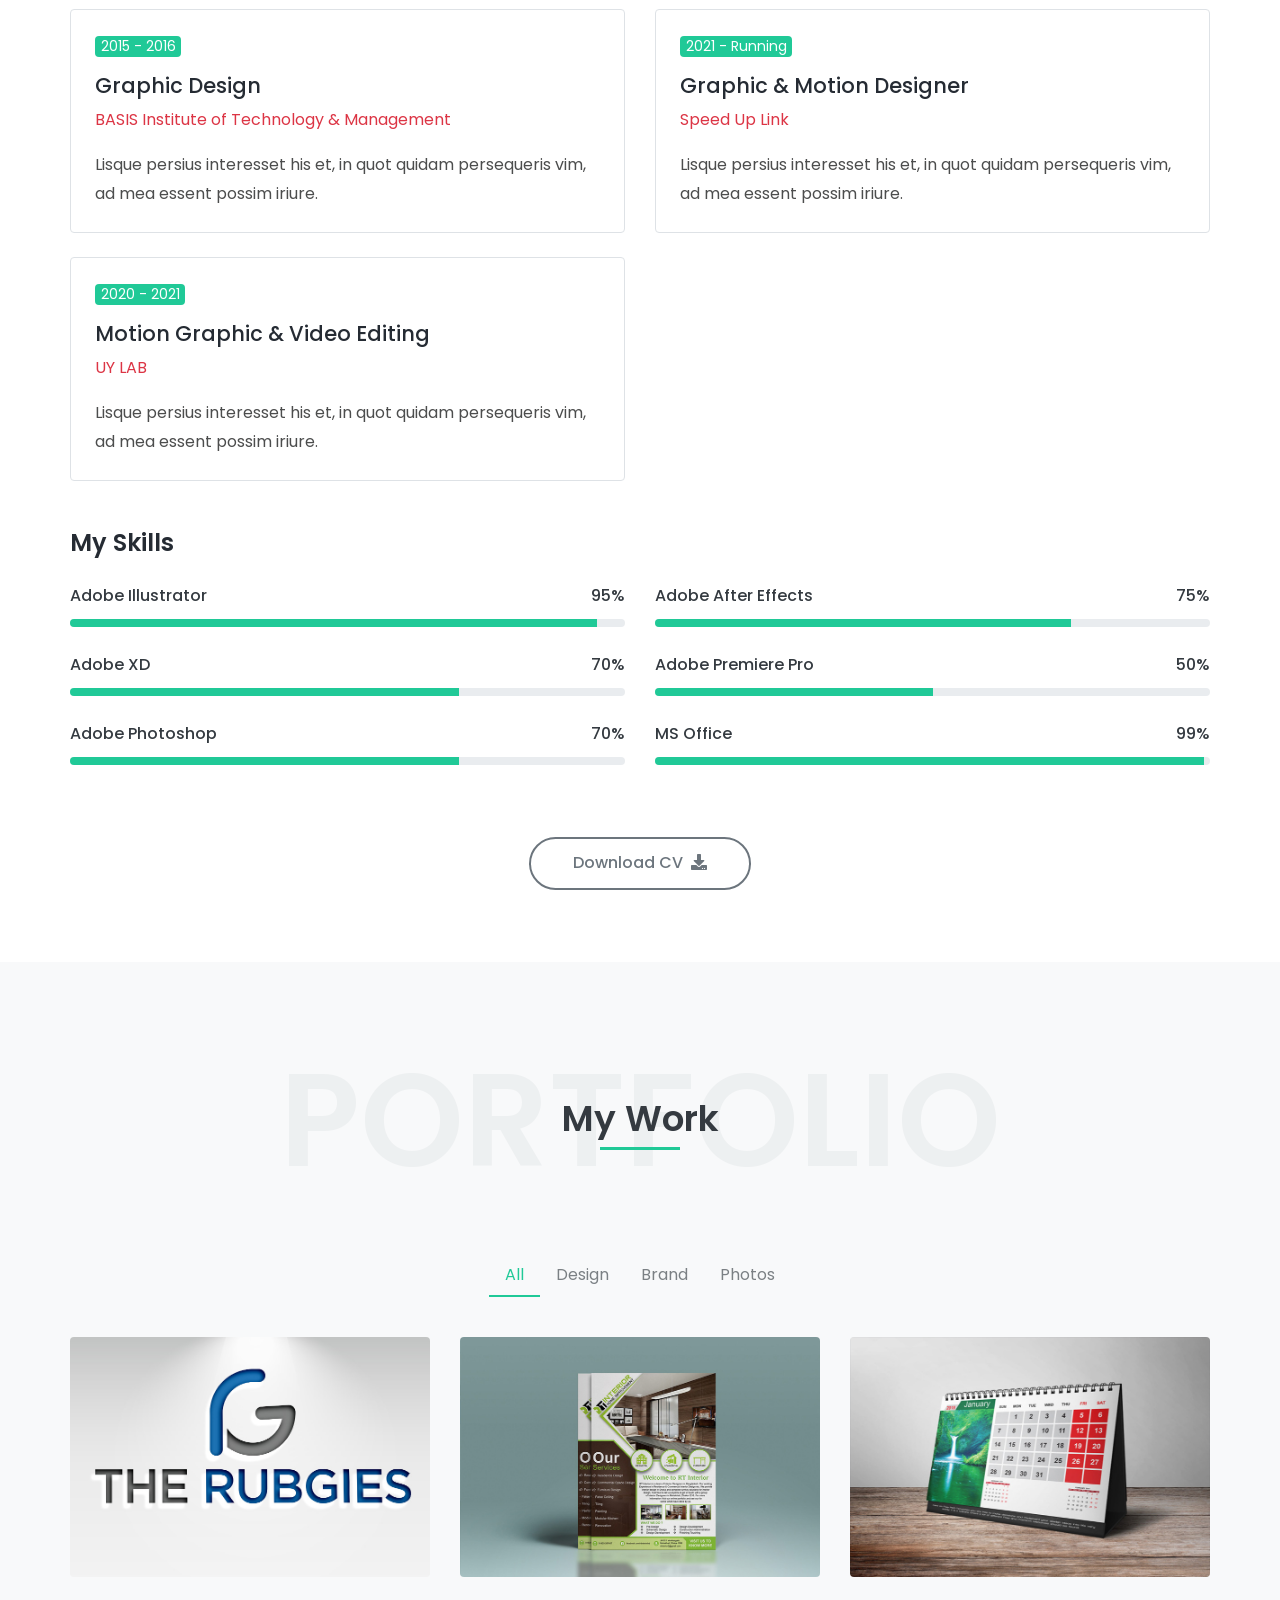
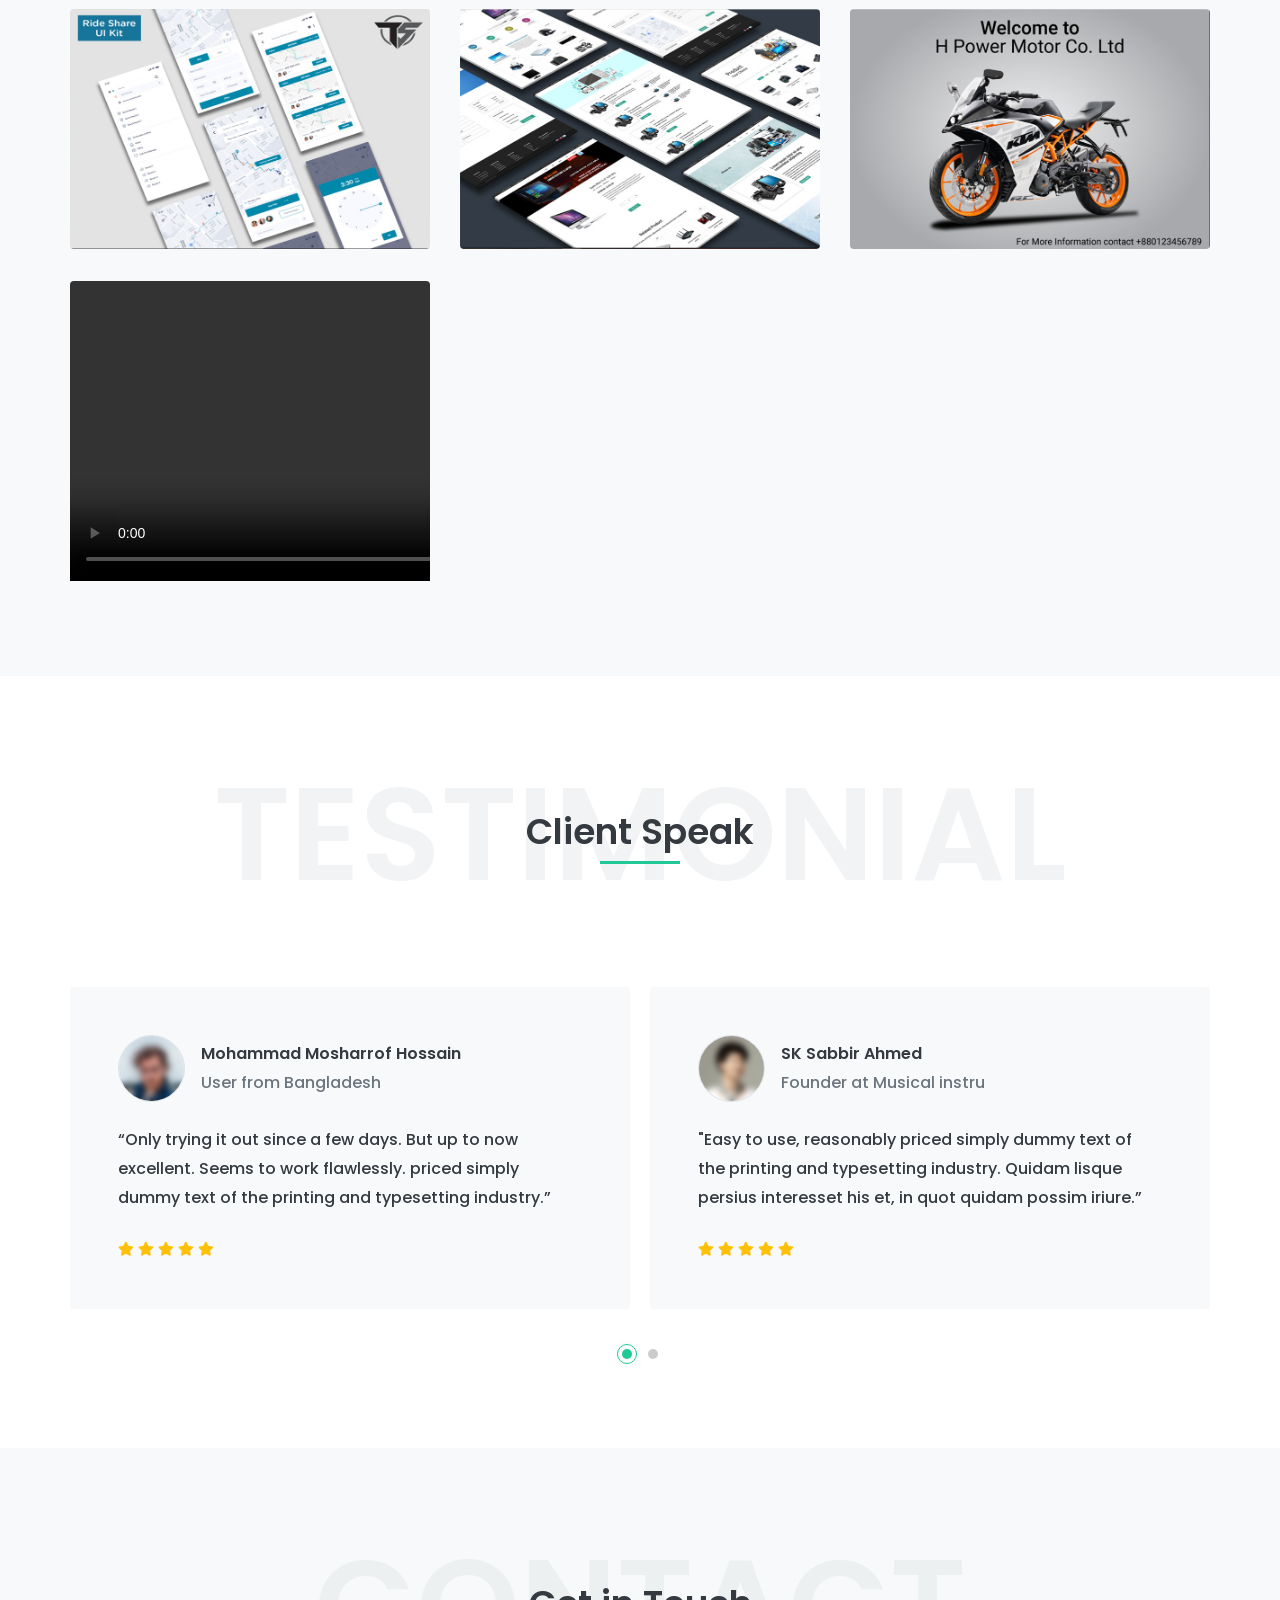
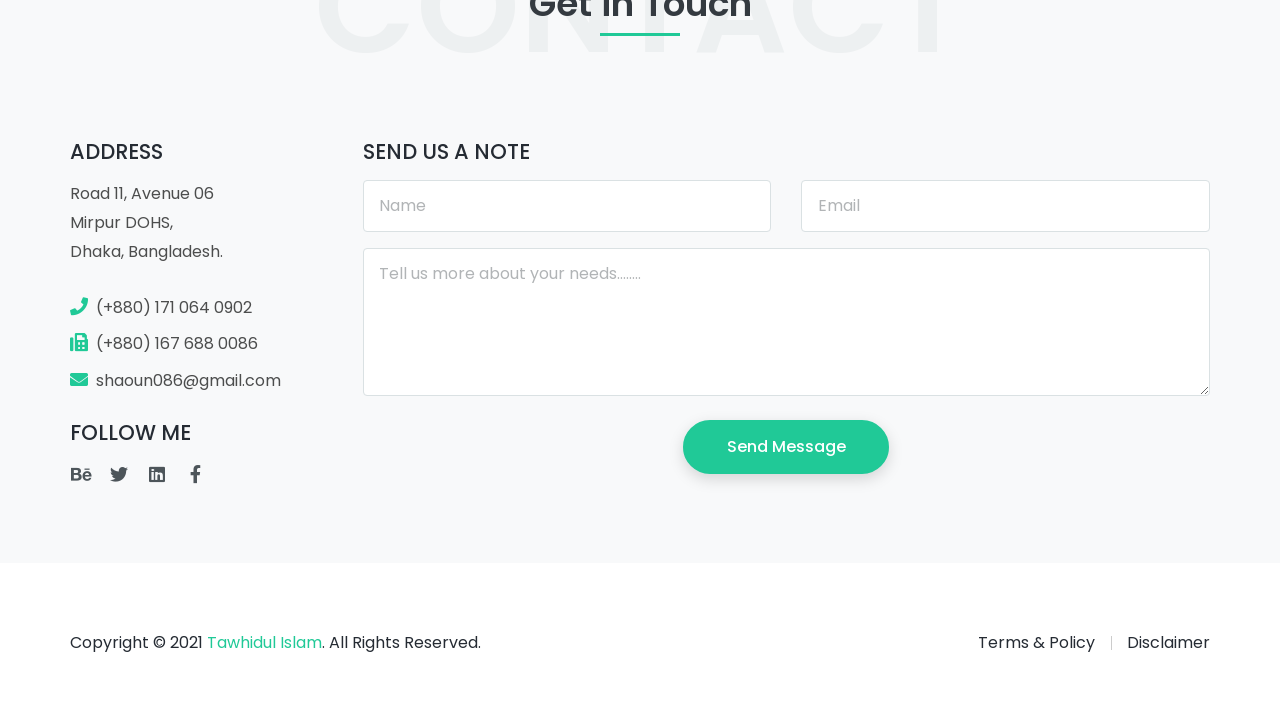
==== commit 7dafc92f: "uploaded" ====
--- a/index.html
+++ b/index.html
@@ -419,8 +419,7 @@
                     
                        
       <video width = "500" height = "300" controls>
-         <source src = "/images/Video-1.mp4" type = "video/mp4">
-         
+         <source src = "/images/Video-1.mp4" type = "video/mp4">   
       </video>
                     
                   <div class="portfolio-overlay"> <a class="popup-ajax stretched-link" href="ajax/portfolio-ajax-project-6.html"></a>
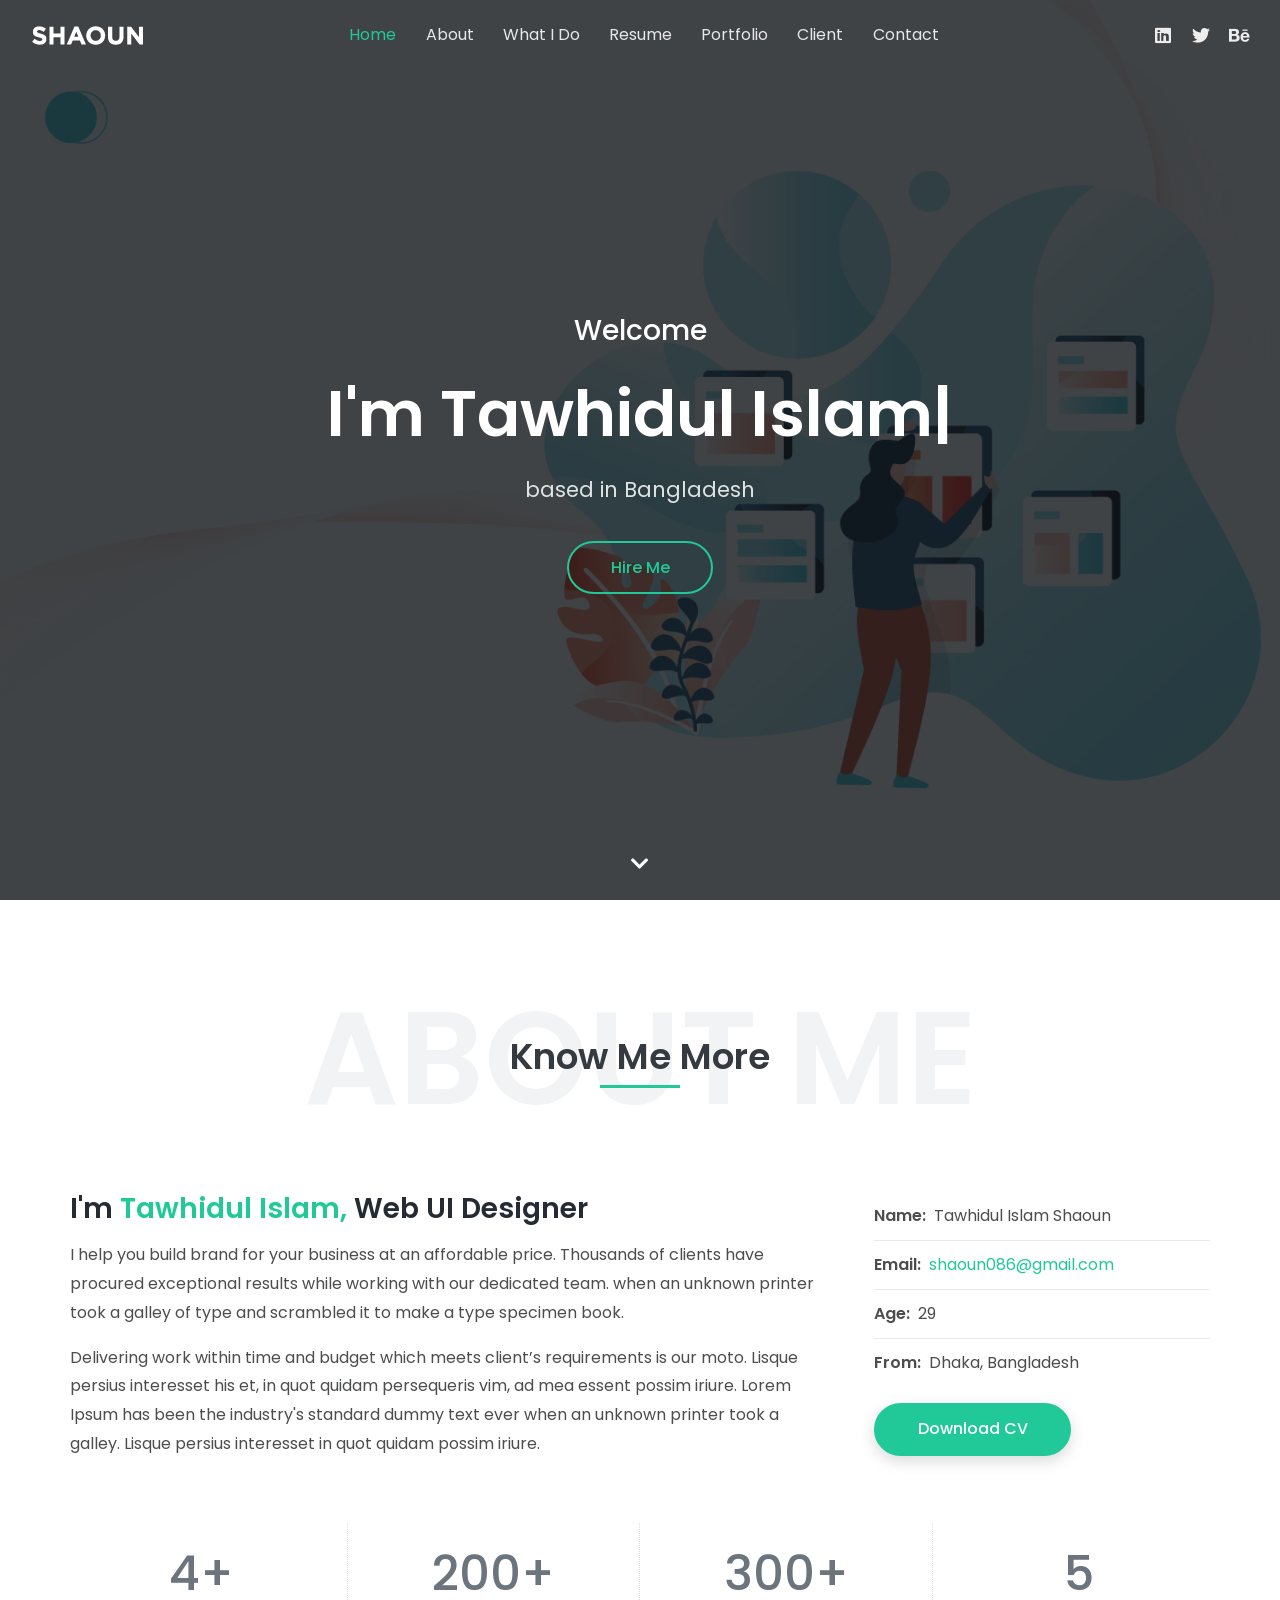
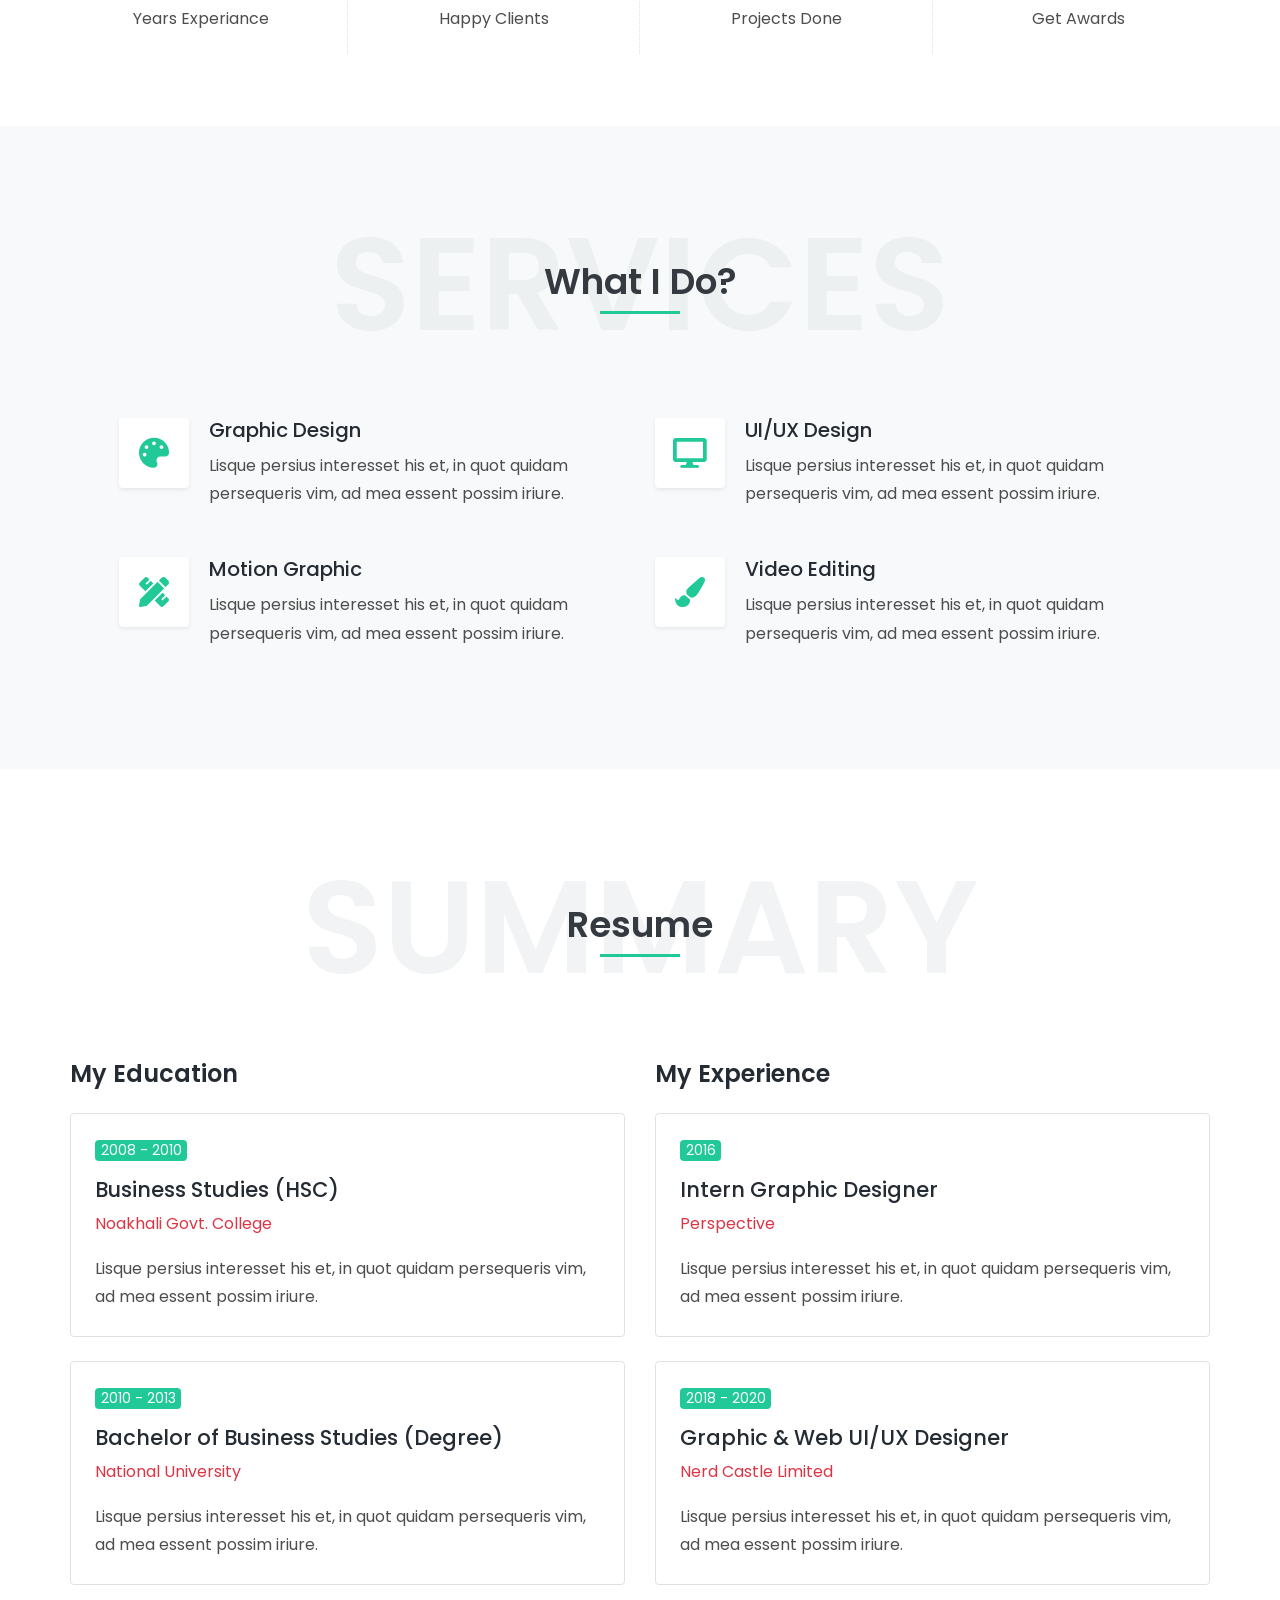
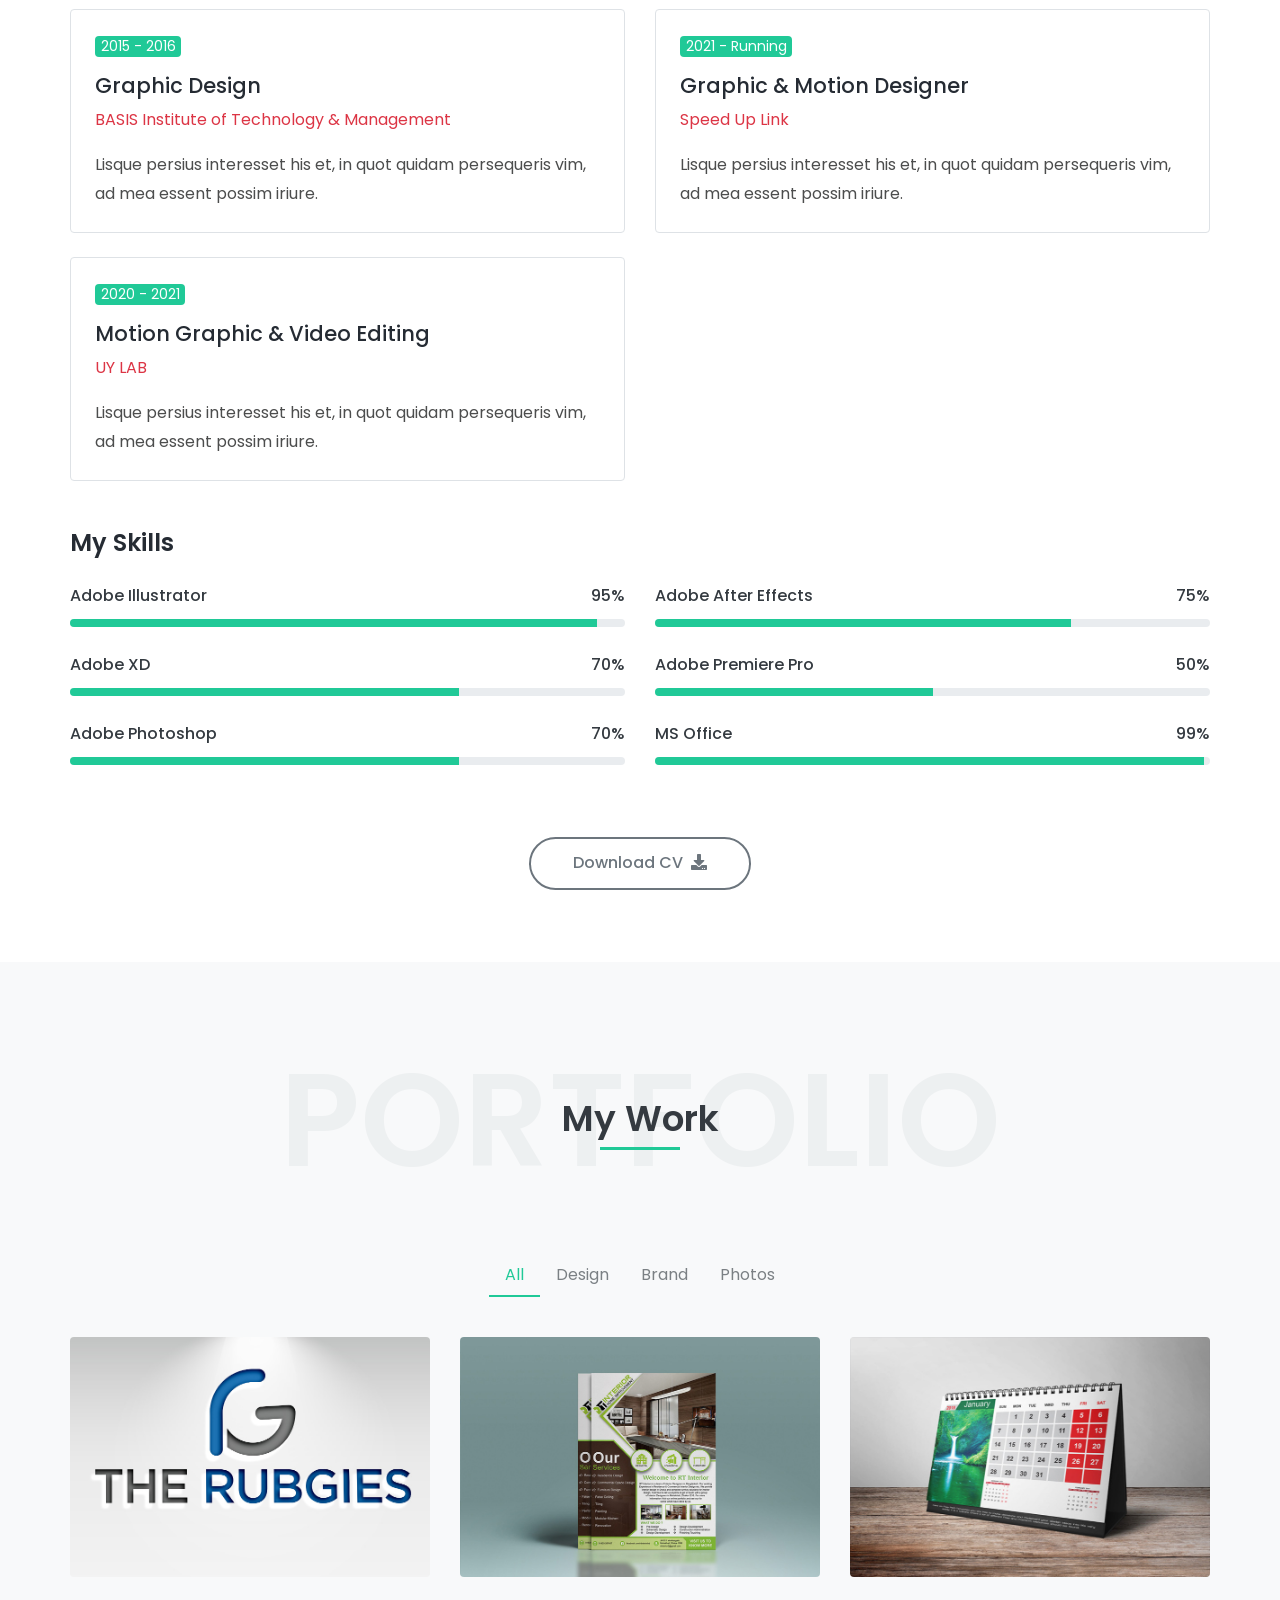
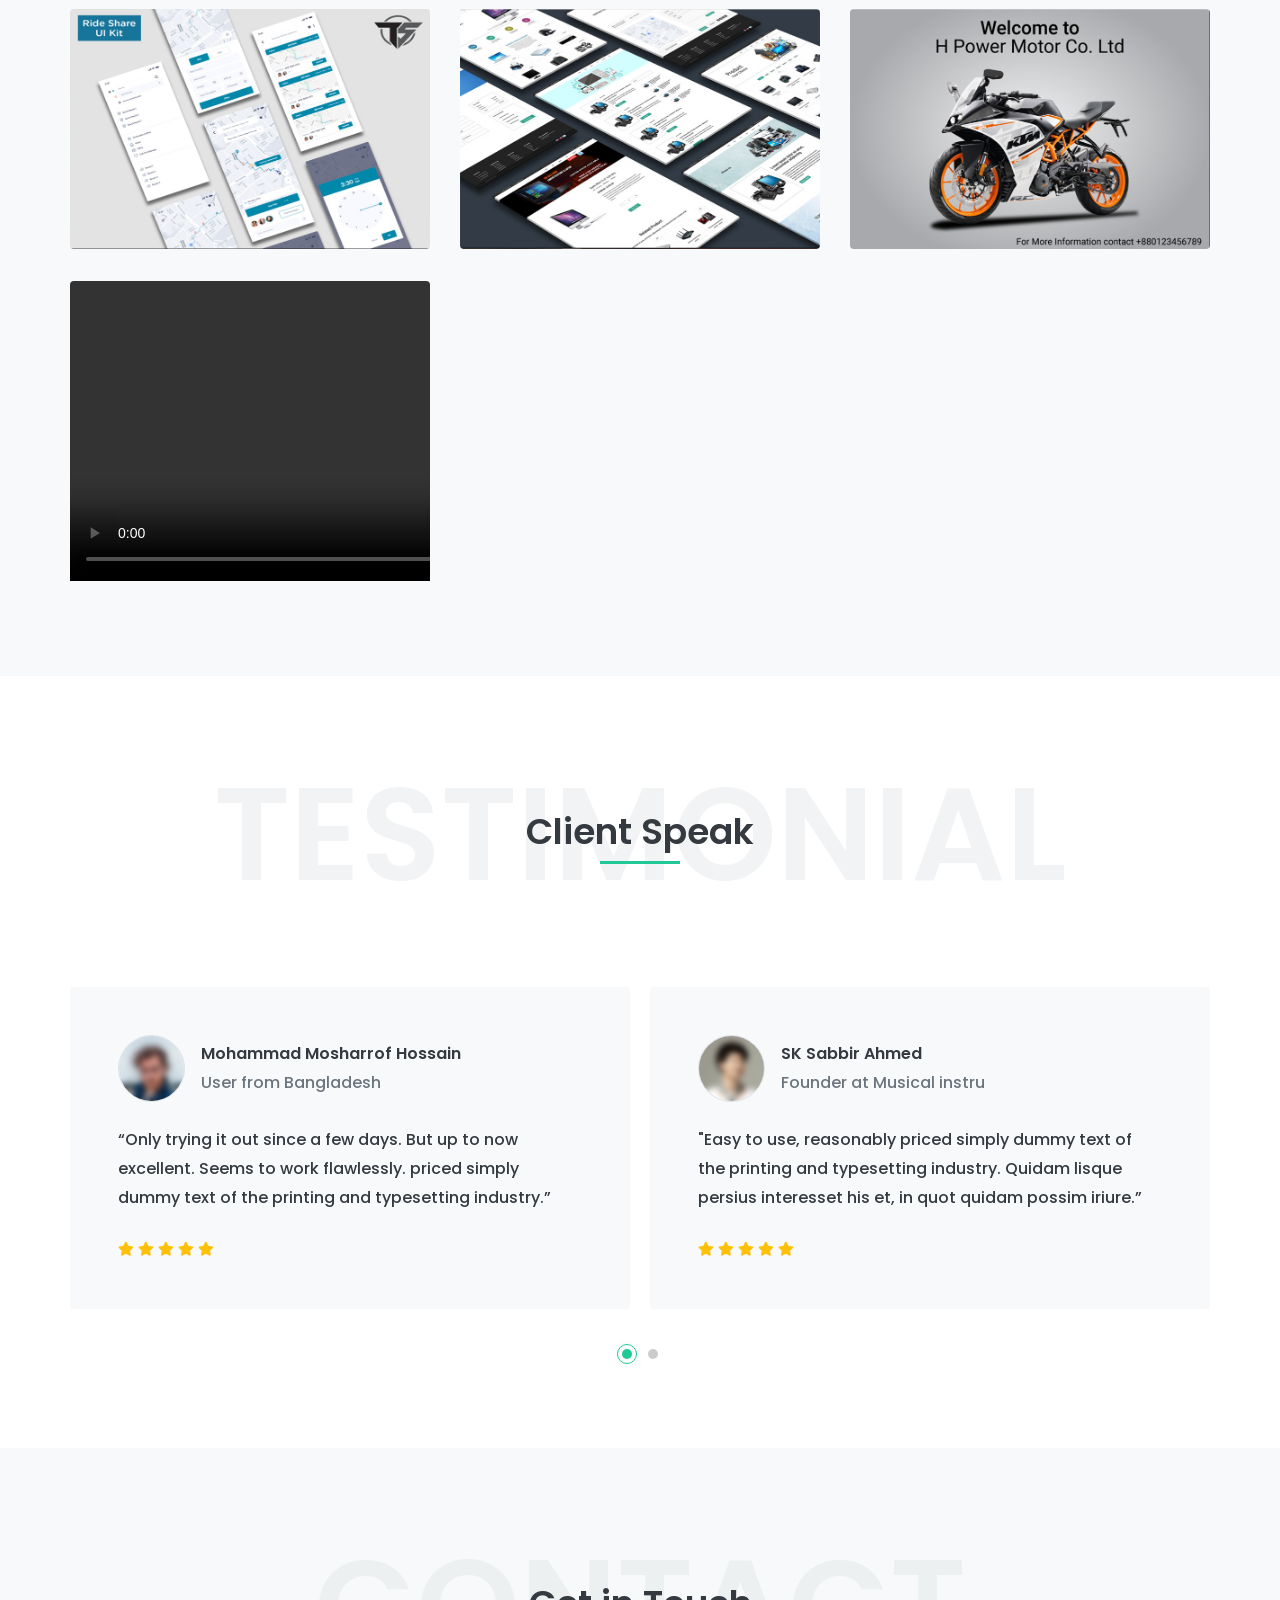
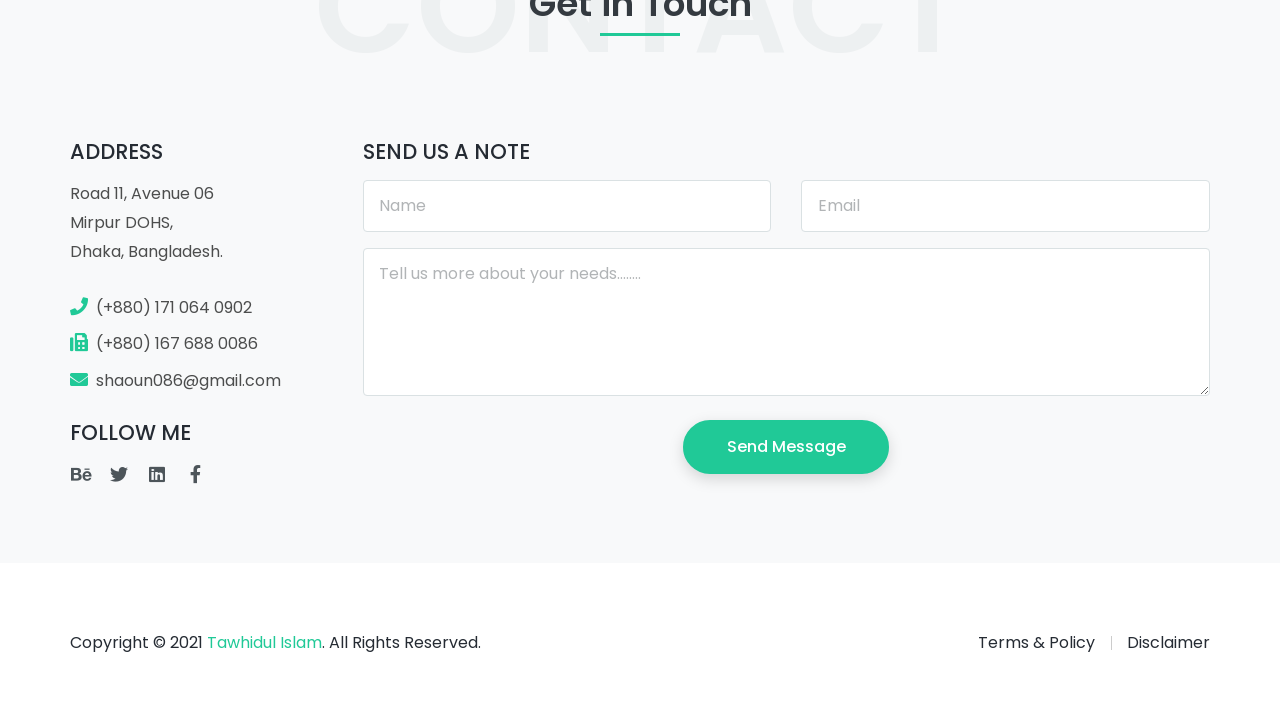
==== commit 5d6b5296: "uploaded" ====
--- a/index.html
+++ b/index.html
@@ -404,7 +404,7 @@
             <div class="col-sm-6 col-lg-4 brand">
               <div class="portfolio-box rounded my-3">
                 <div class="portfolio-img rounded"> <img class="img-fluid d-block" src="images/projects/project-9.jpg" alt="">
-                  <div class="portfolio-overlay"> <a class="popup-ajax stretched-link" href="ajax/portfolio-ajax-project-6.html"></a>
+                  <div class="portfolio-overlay"> <a class="popup-ajax stretched-link" href="ajax/portfolio-ajax-project-7.html"></a>
                     <div class="portfolio-overlay-details">
                       <h5 class="text-white font-weight-400">Product Banner</h5>
                       <span class="text-light"> </span> </div>
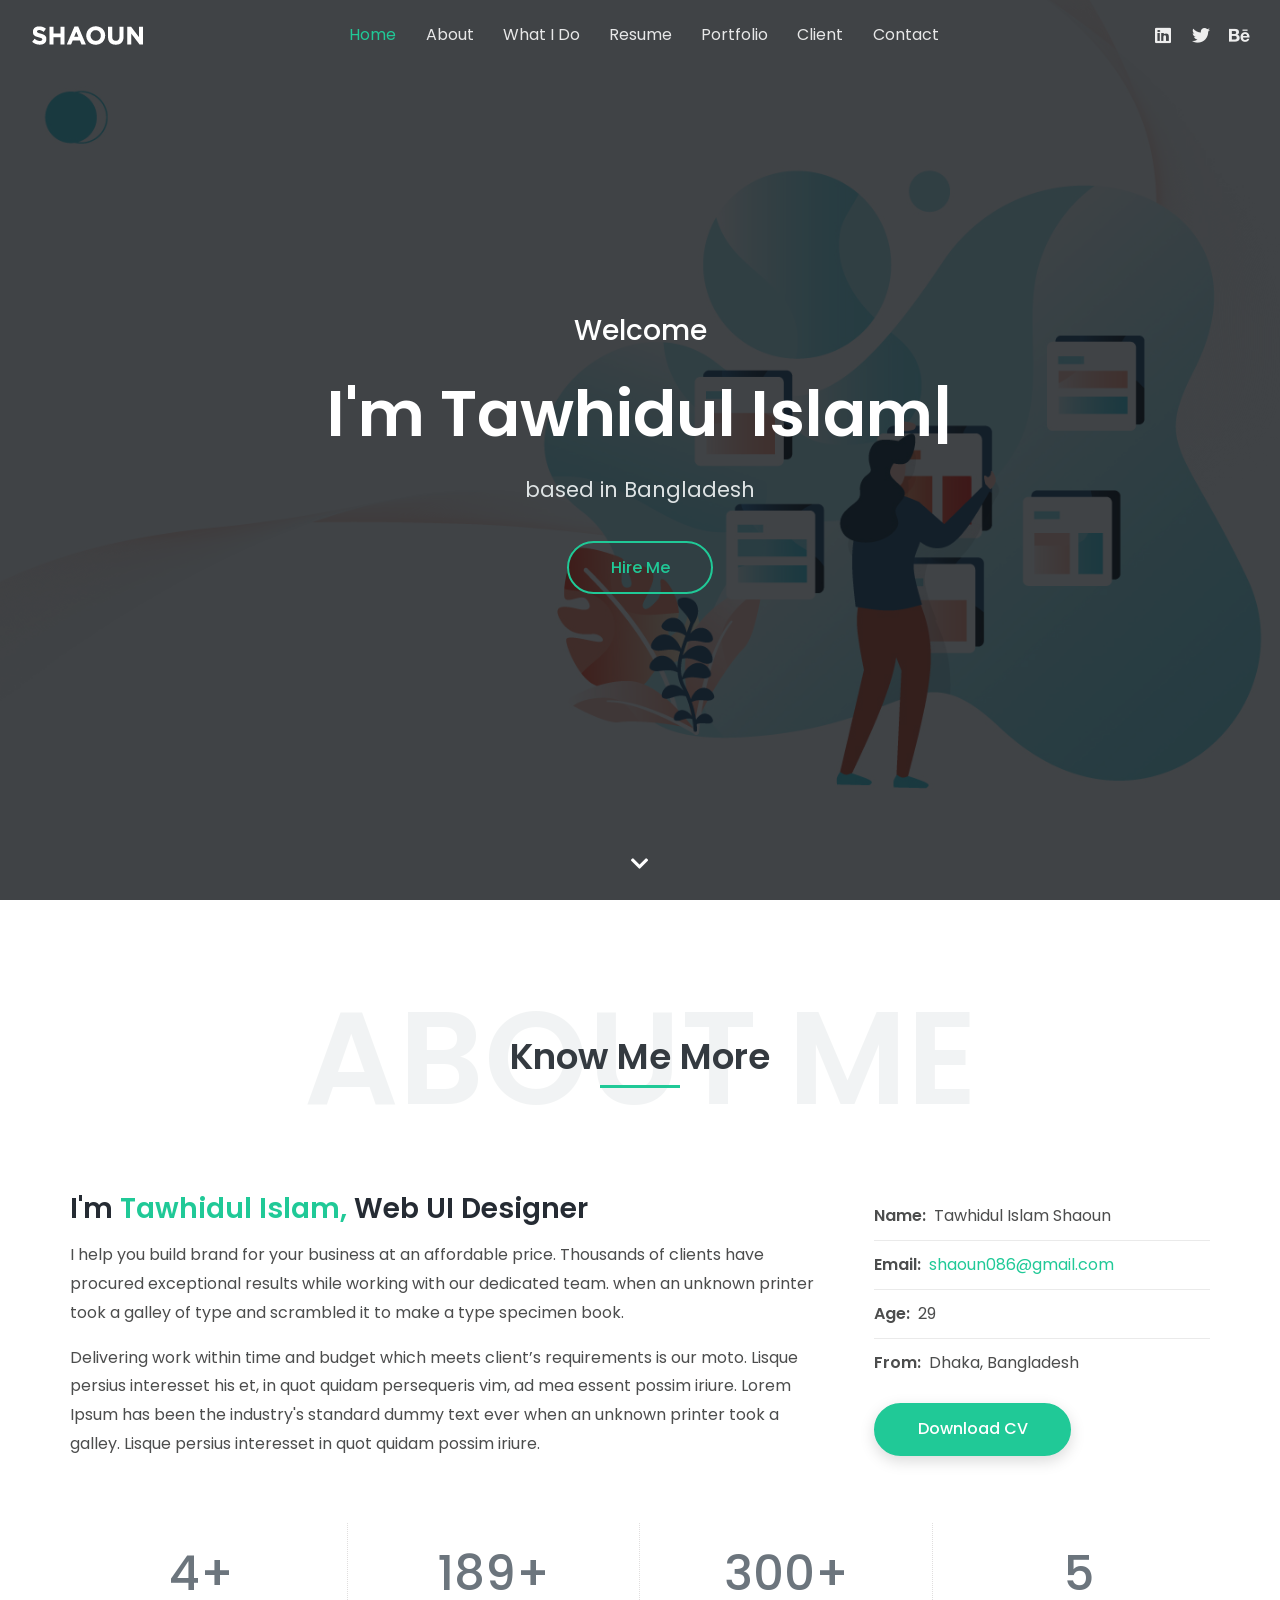
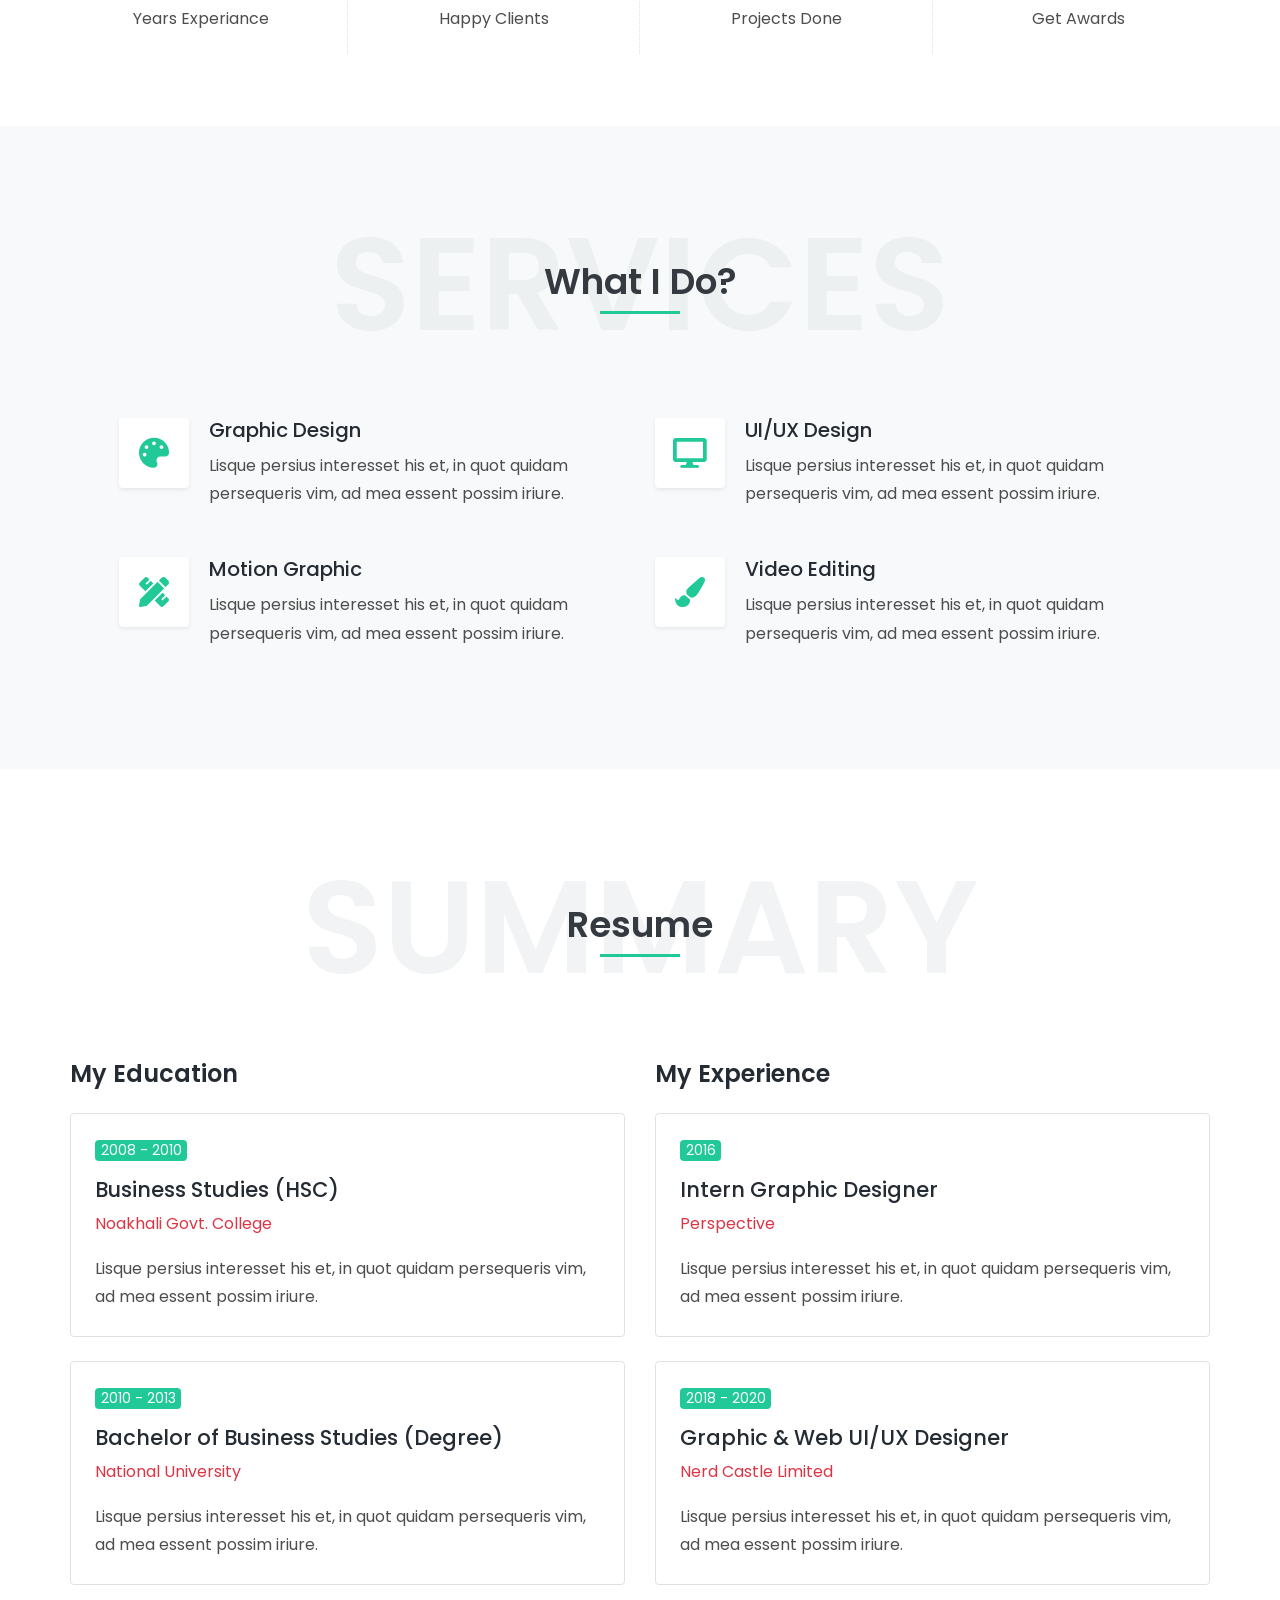
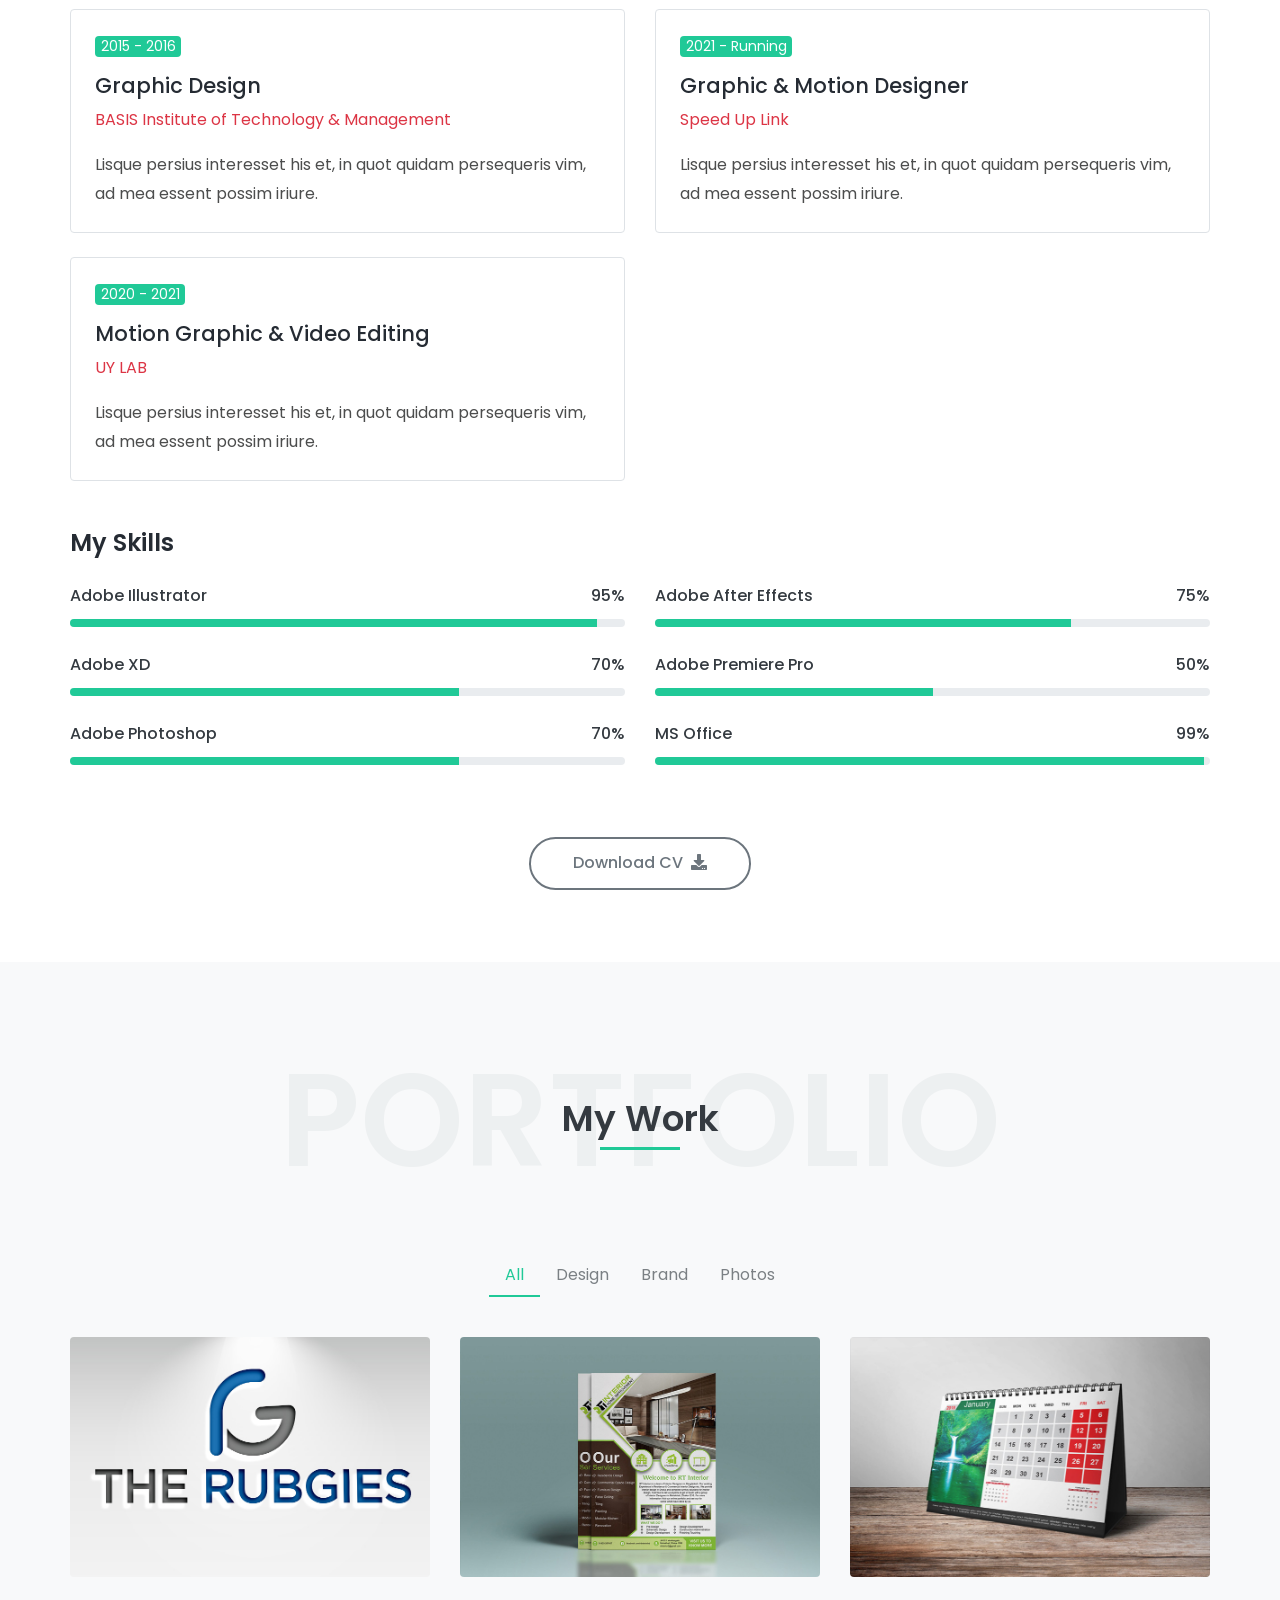
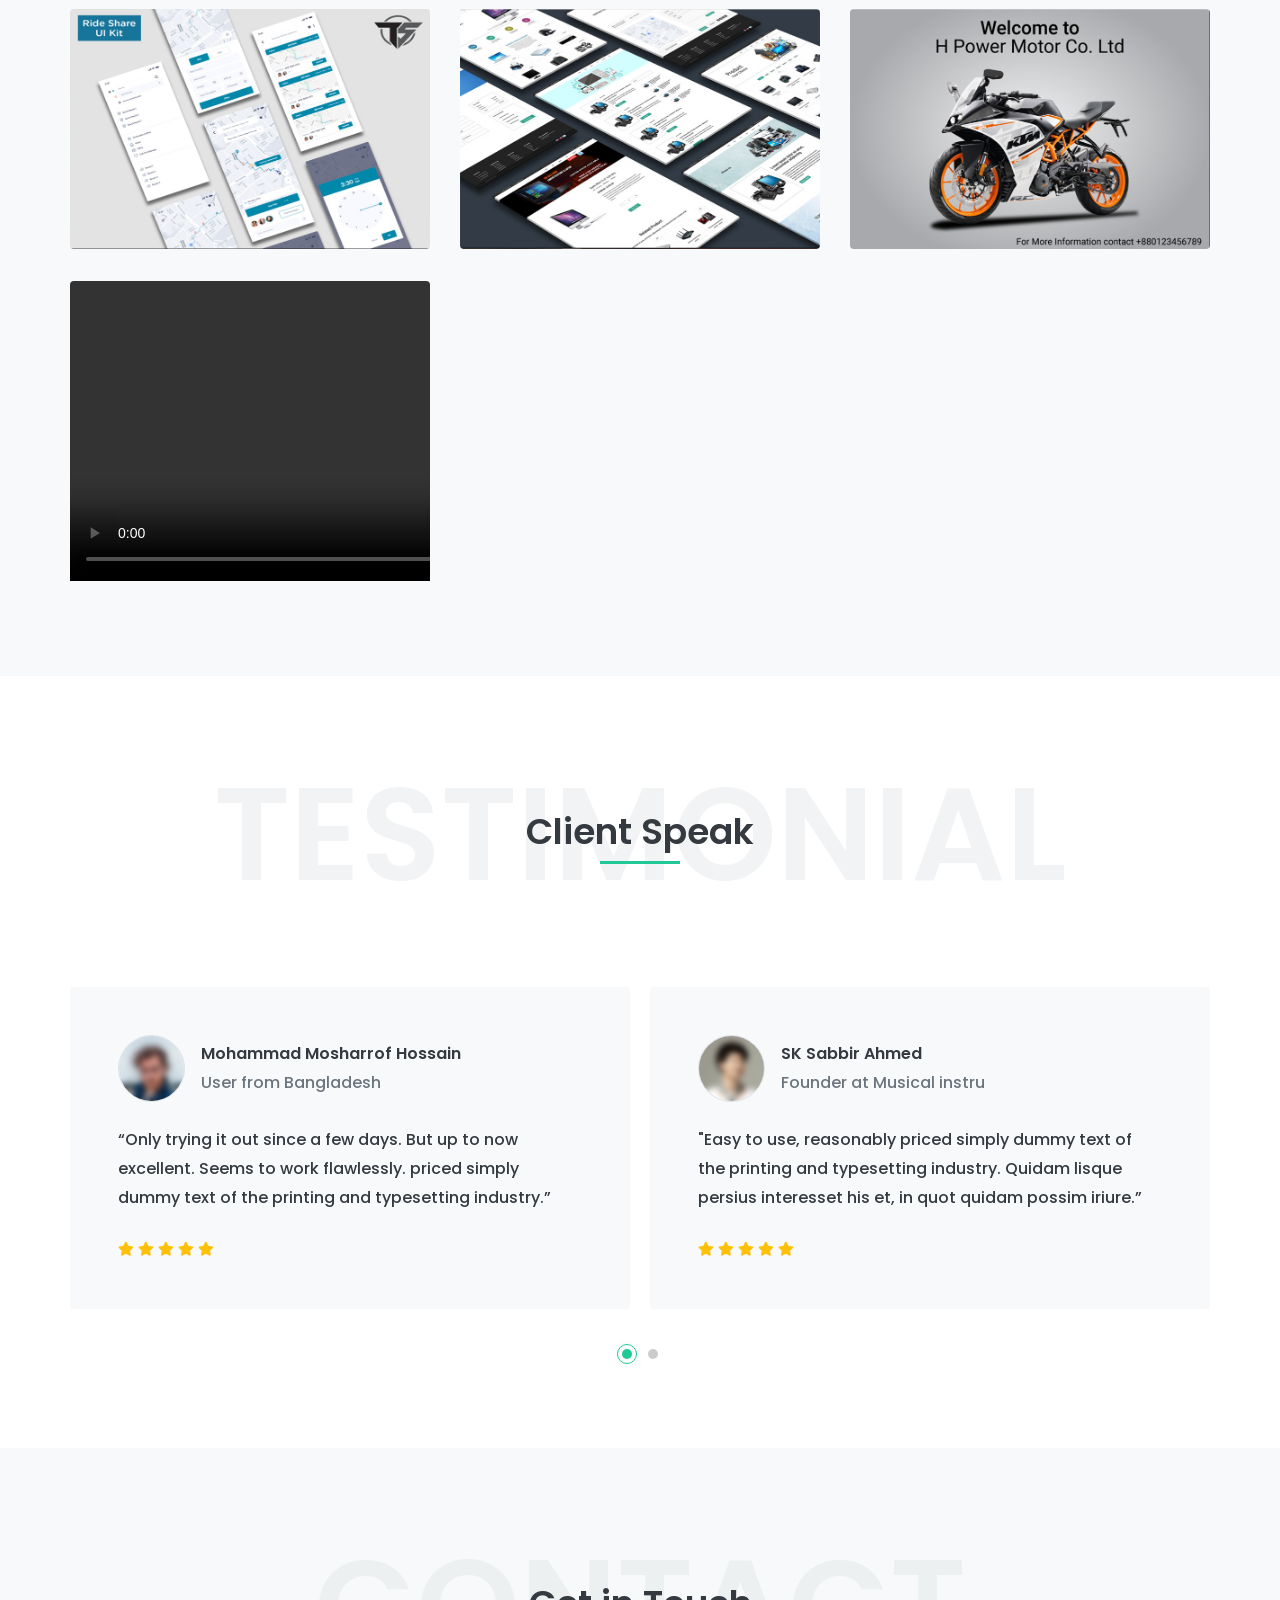
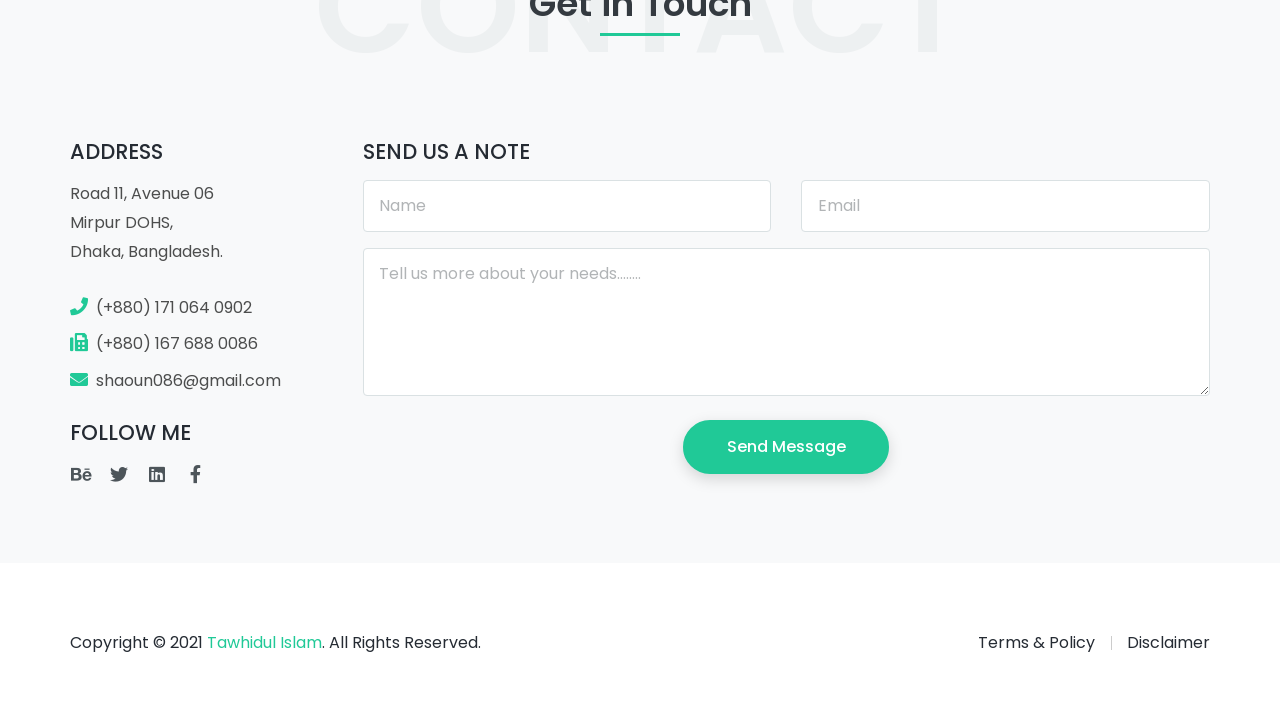
==== commit 1bc720aa: "uploaded" ====
--- a/index.html
+++ b/index.html
@@ -51,7 +51,7 @@
       <div class="container-fluid position-relative">
         <div class="col-auto col-lg-2"> 
           <!-- Logo --> 
-          <a class="logo" href="index-video-youtube-classic-header.html" title="SHAOUN"> <img src="images/logo-light.png" alt="SHAOUN"/> </a> 
+          <a class="logo" href="index.html" title="SHAOUN"> <img src="images/logo-light.png" alt="SHAOUN"/> </a> 
           <!-- Logo End --> 
         </div>
         <div class="col col-lg-8 navbar-accordion px-0">
@@ -404,7 +404,7 @@
             <div class="col-sm-6 col-lg-4 brand">
               <div class="portfolio-box rounded my-3">
                 <div class="portfolio-img rounded"> <img class="img-fluid d-block" src="images/projects/project-9.jpg" alt="">
-                  <div class="portfolio-overlay"> <a class="popup-ajax stretched-link" href="ajax/portfolio-ajax-project-7.html"></a>
+                  <div class="portfolio-overlay"> <a class="popup-ajax stretched-link" href="ajax/portfolio-ajax-project-6.html"></a>
                     <div class="portfolio-overlay-details">
                       <h5 class="text-white font-weight-400">Product Banner</h5>
                       <span class="text-light"> </span> </div>
@@ -422,7 +422,7 @@
          <source src = "/images/Video-1.mp4" type = "video/mp4">   
       </video>
                     
-                  <div class="portfolio-overlay"> <a class="popup-ajax stretched-link" href="ajax/portfolio-ajax-project-6.html"></a>
+                  <div class="portfolio-overlay"> <a class="popup-ajax stretched-link" href="ajax/portfolio-ajax-project-7.html"></a>
                     <div class="portfolio-overlay-details">
                       <h5 class="text-white font-weight-400">Motion Graphic</h5>
                       <span class="text-light"> </span> </div>
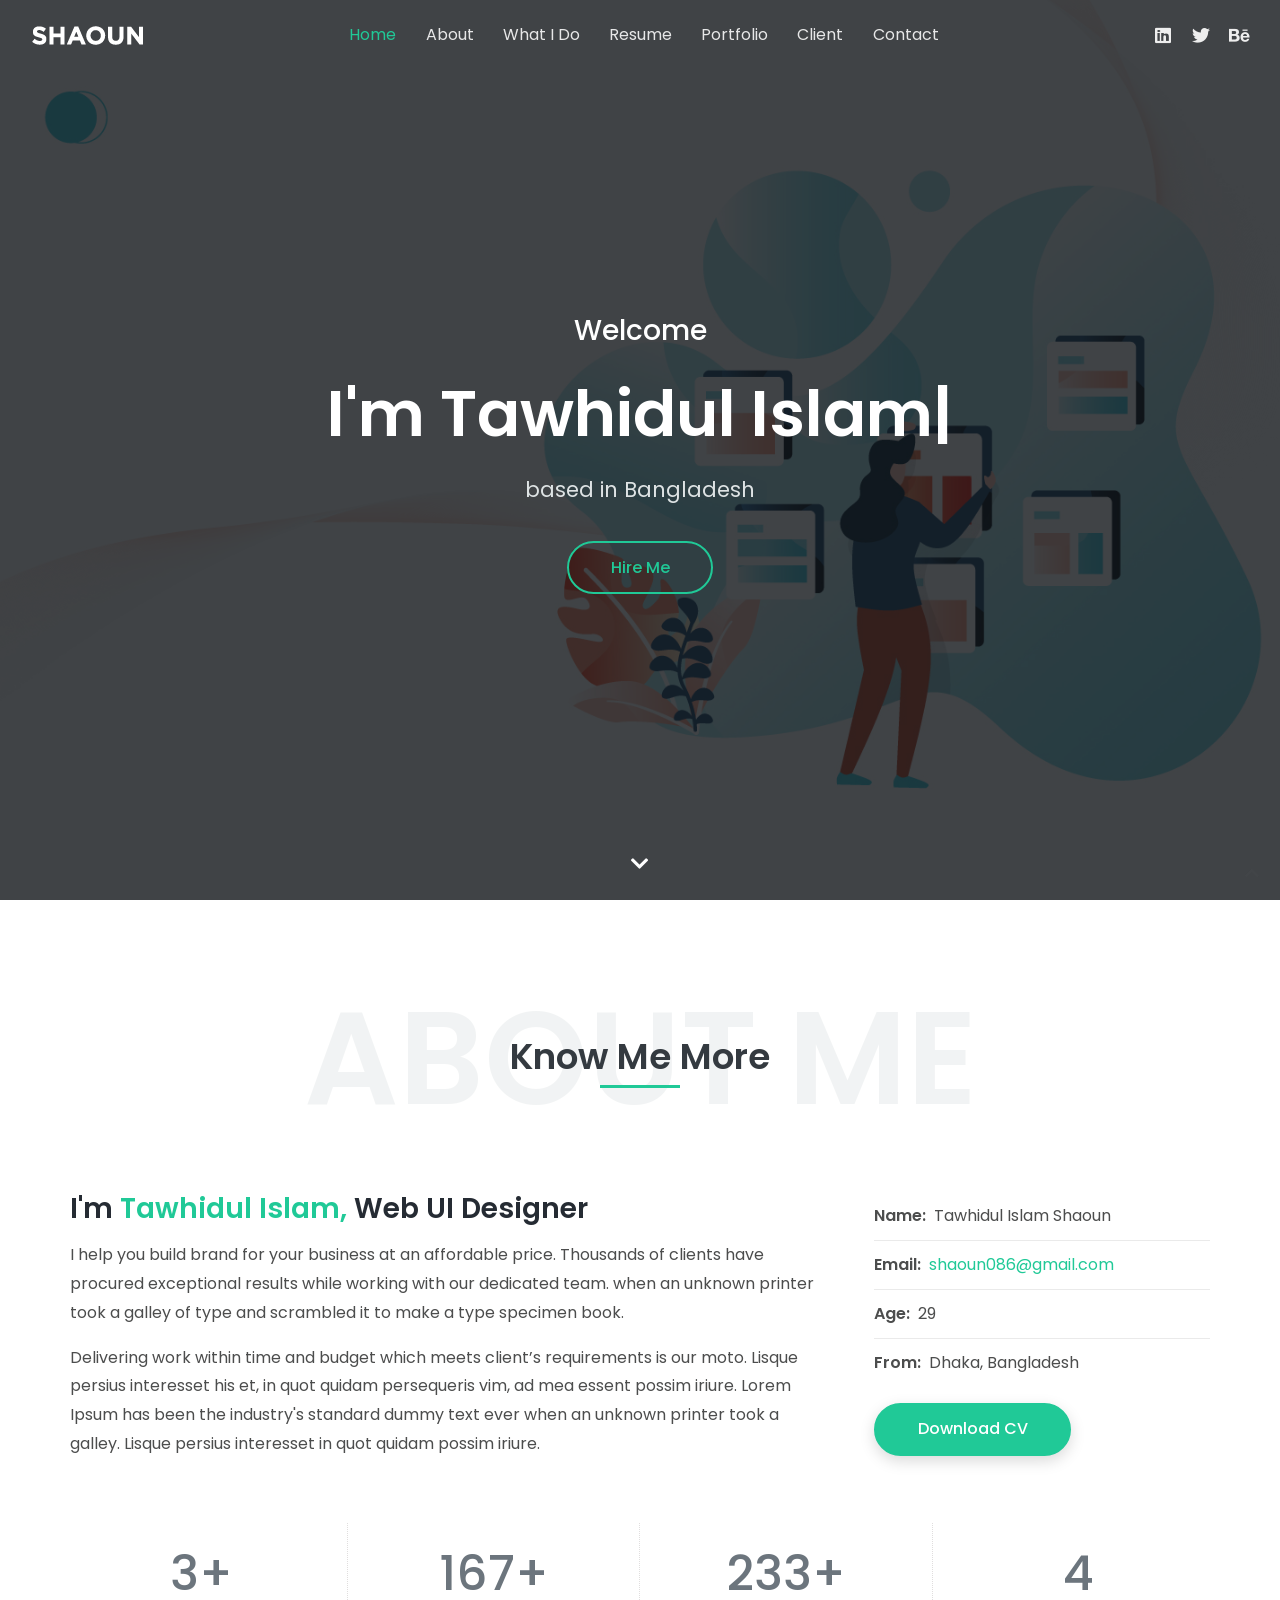
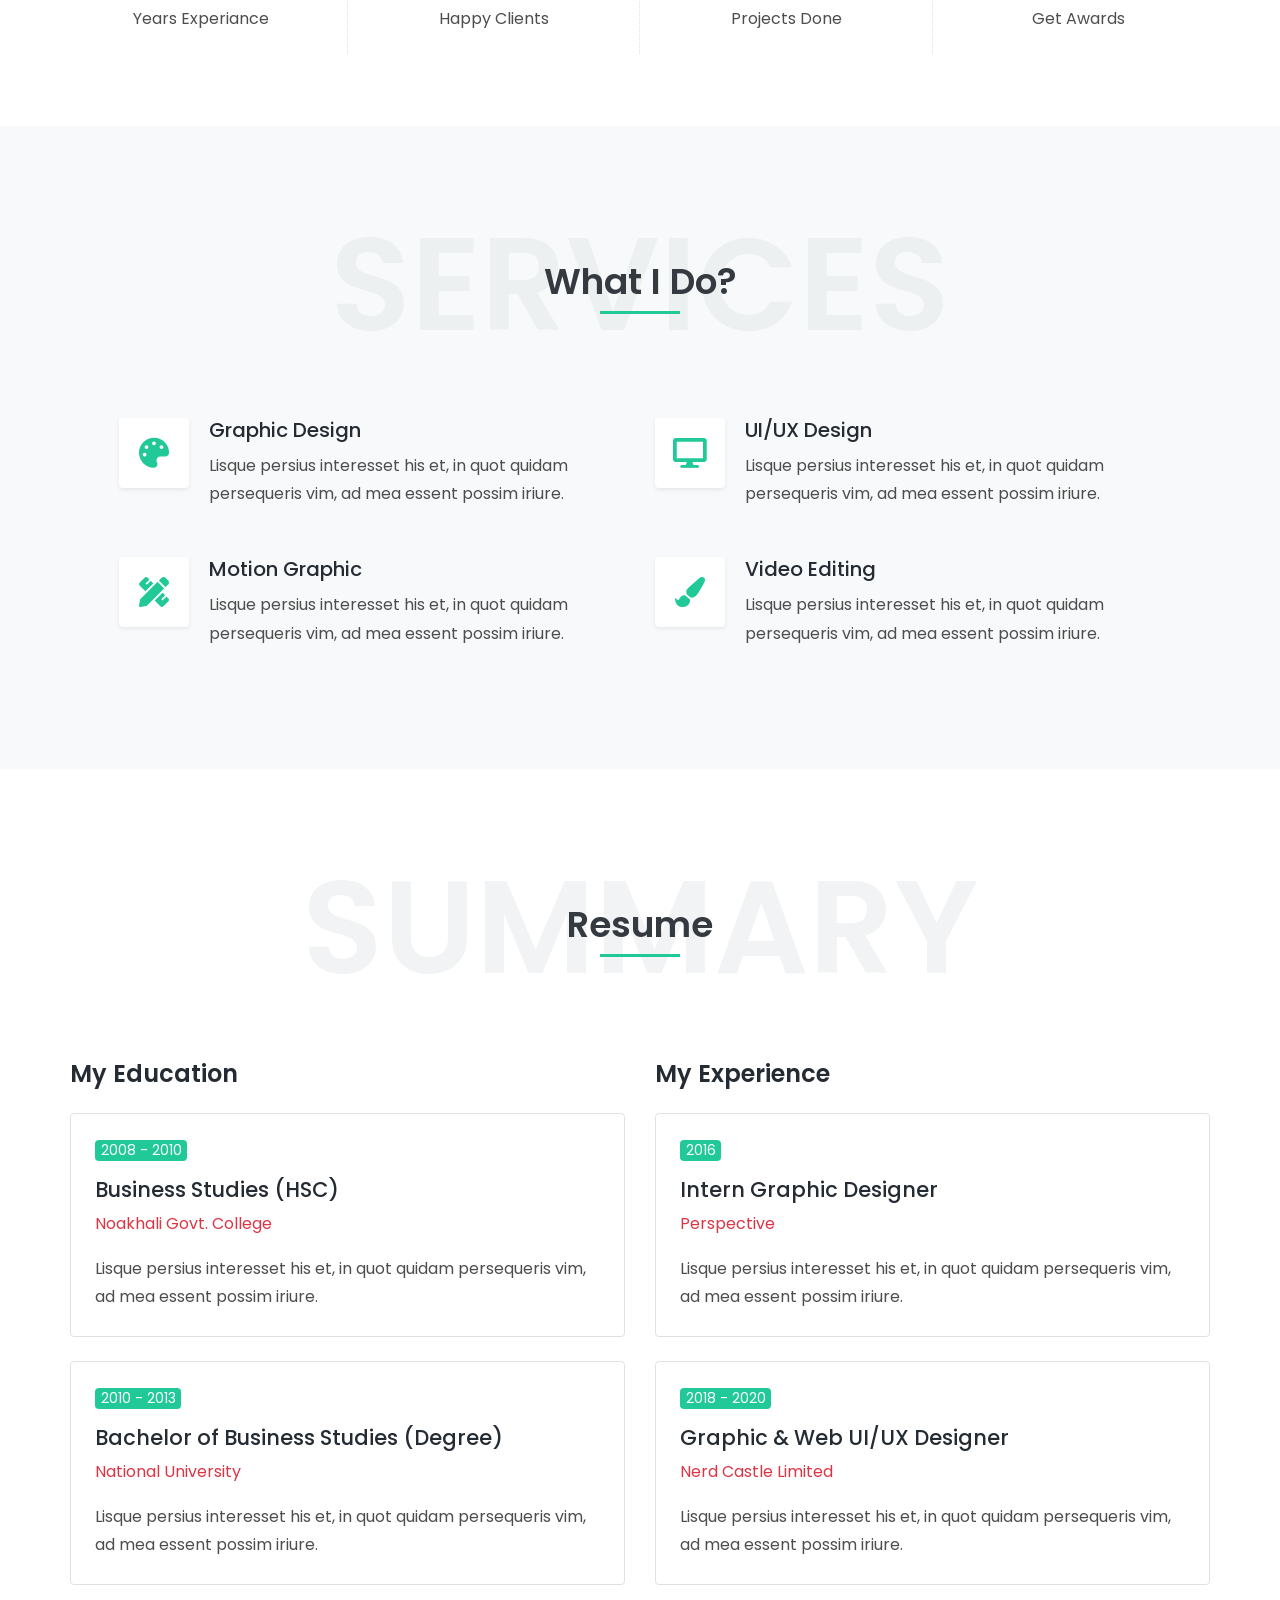
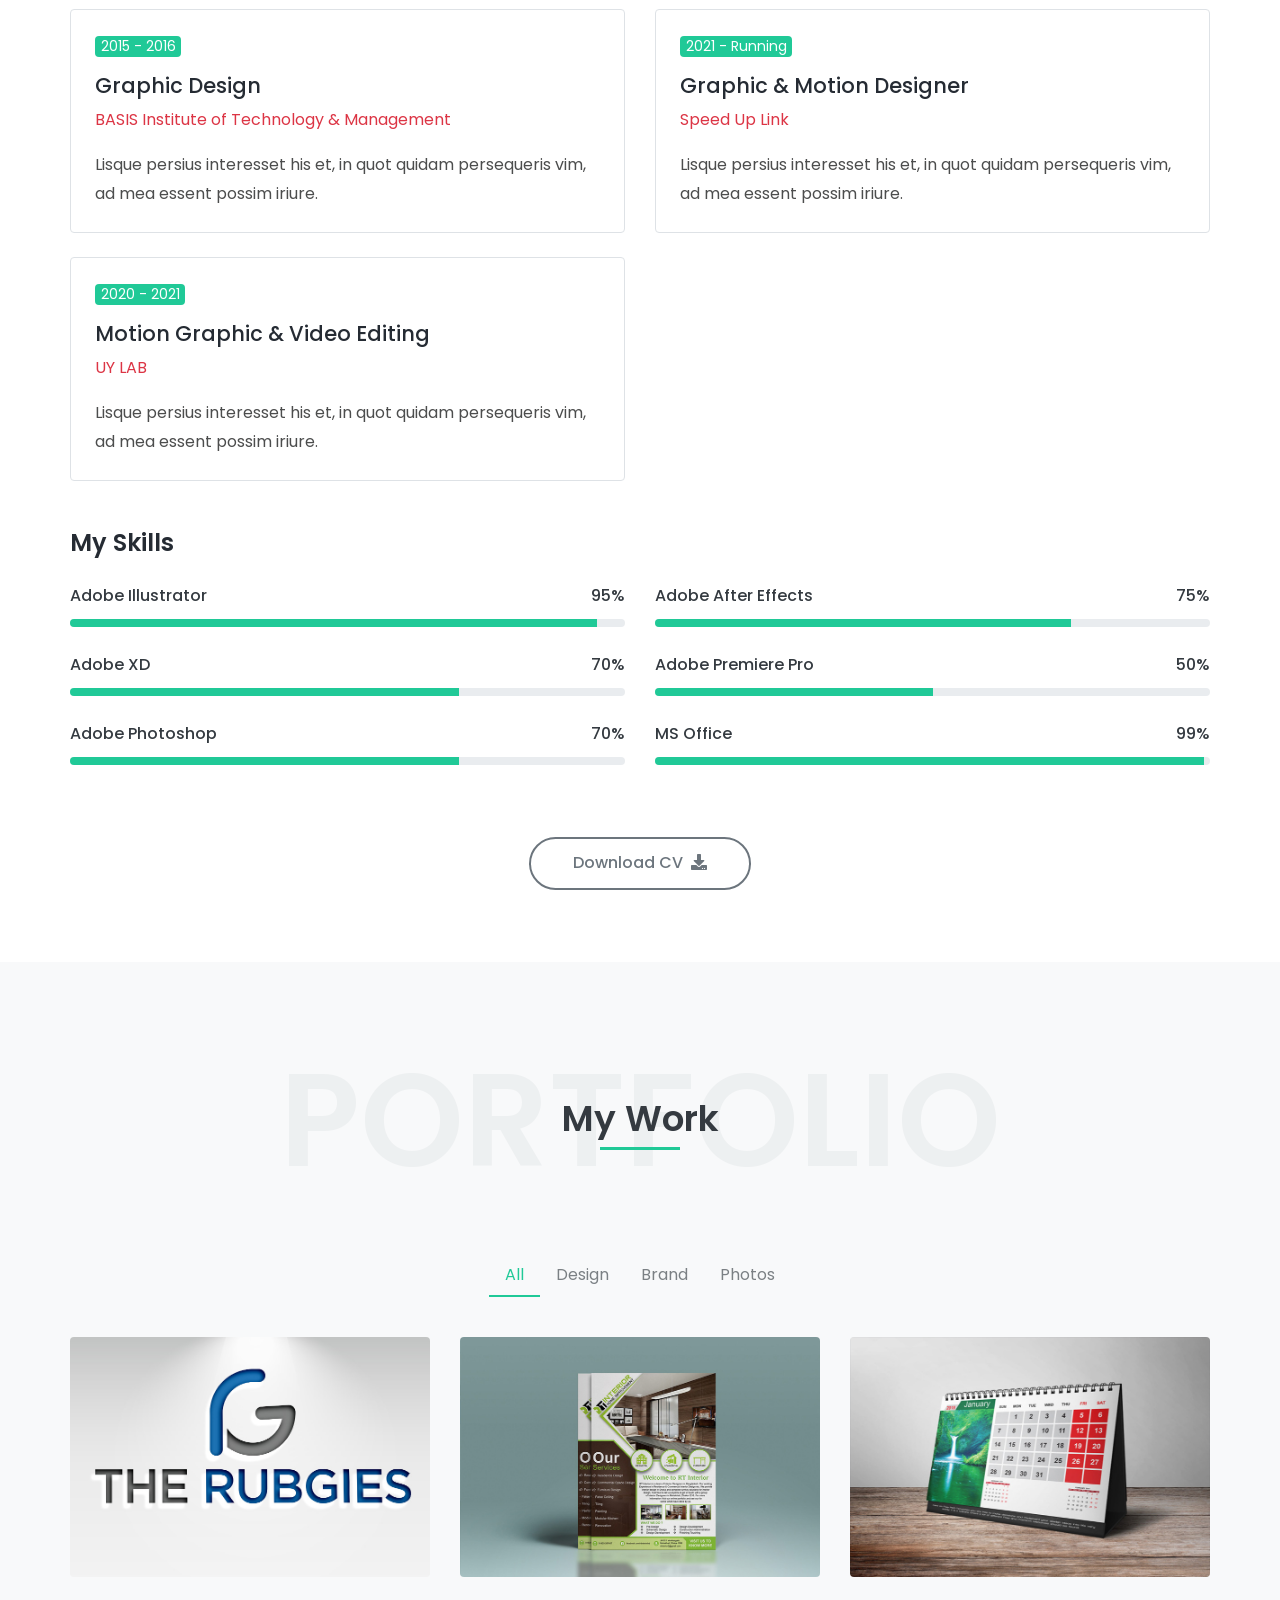
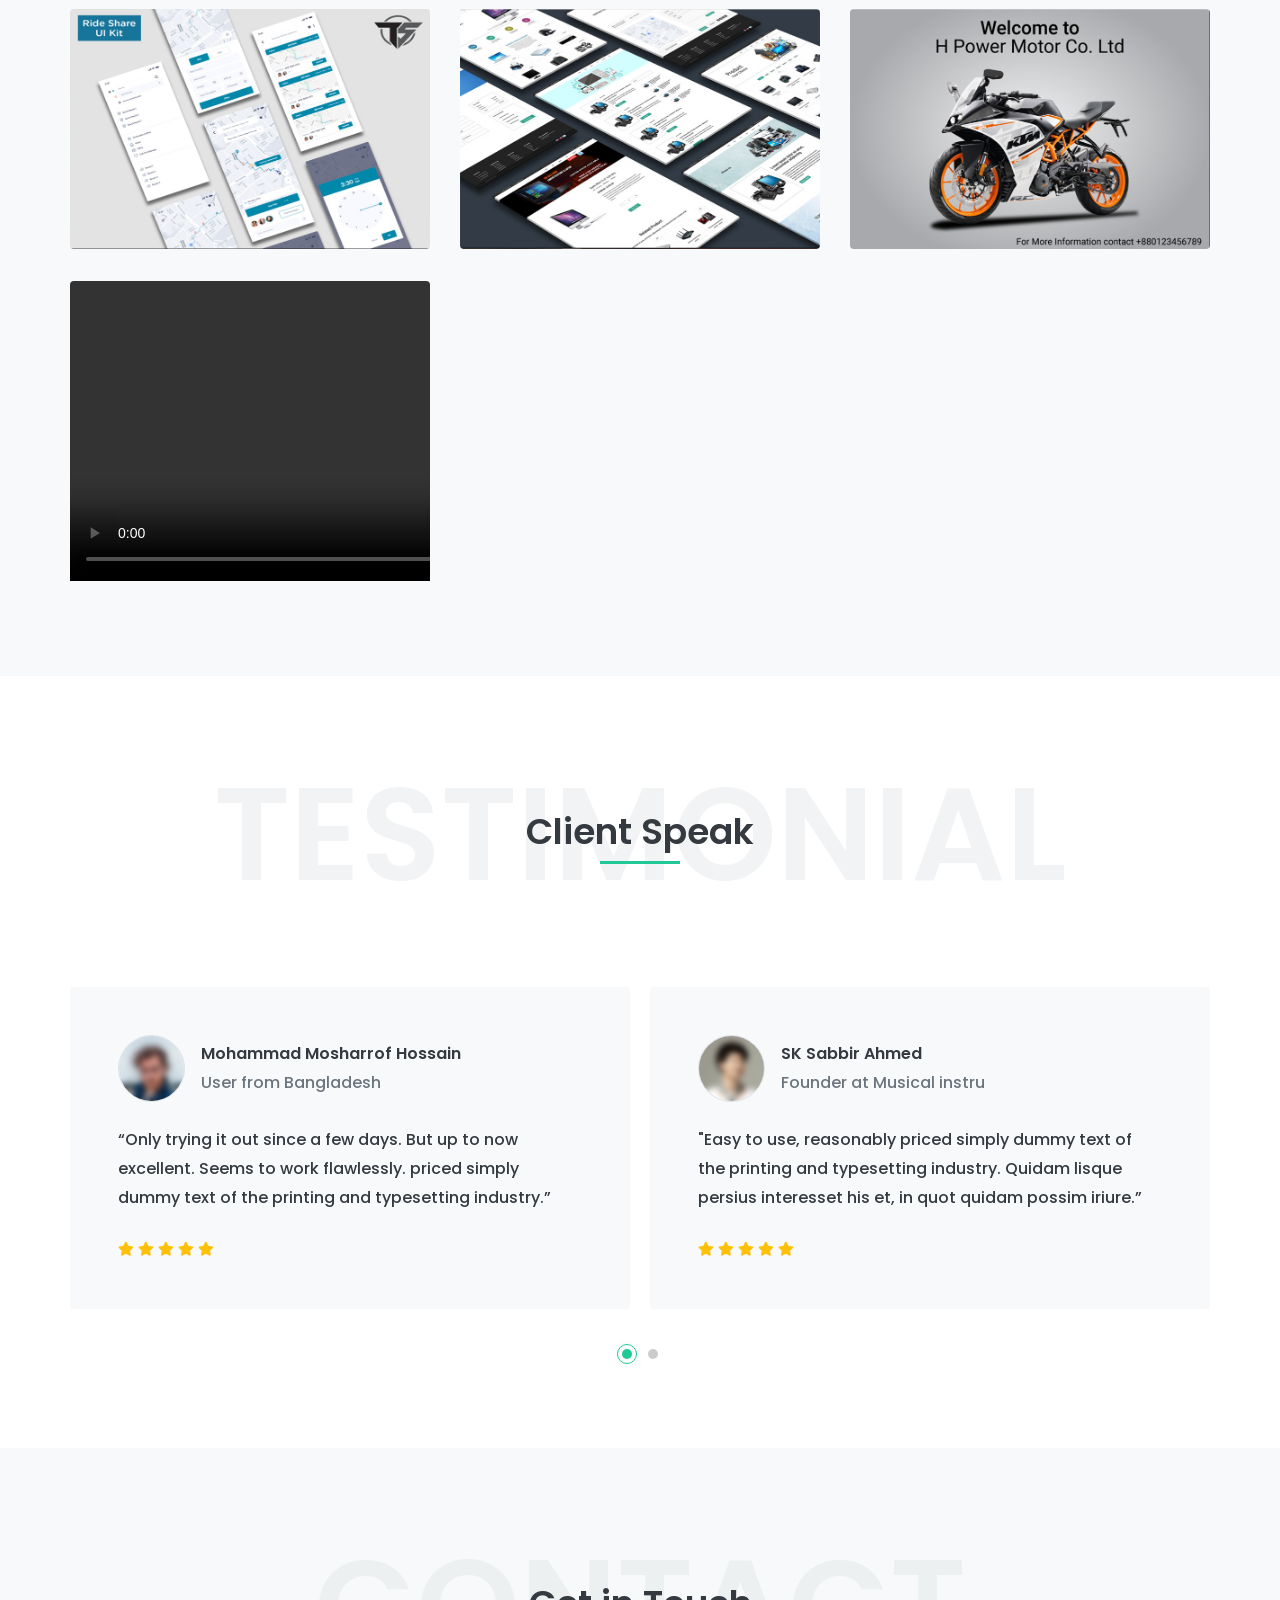
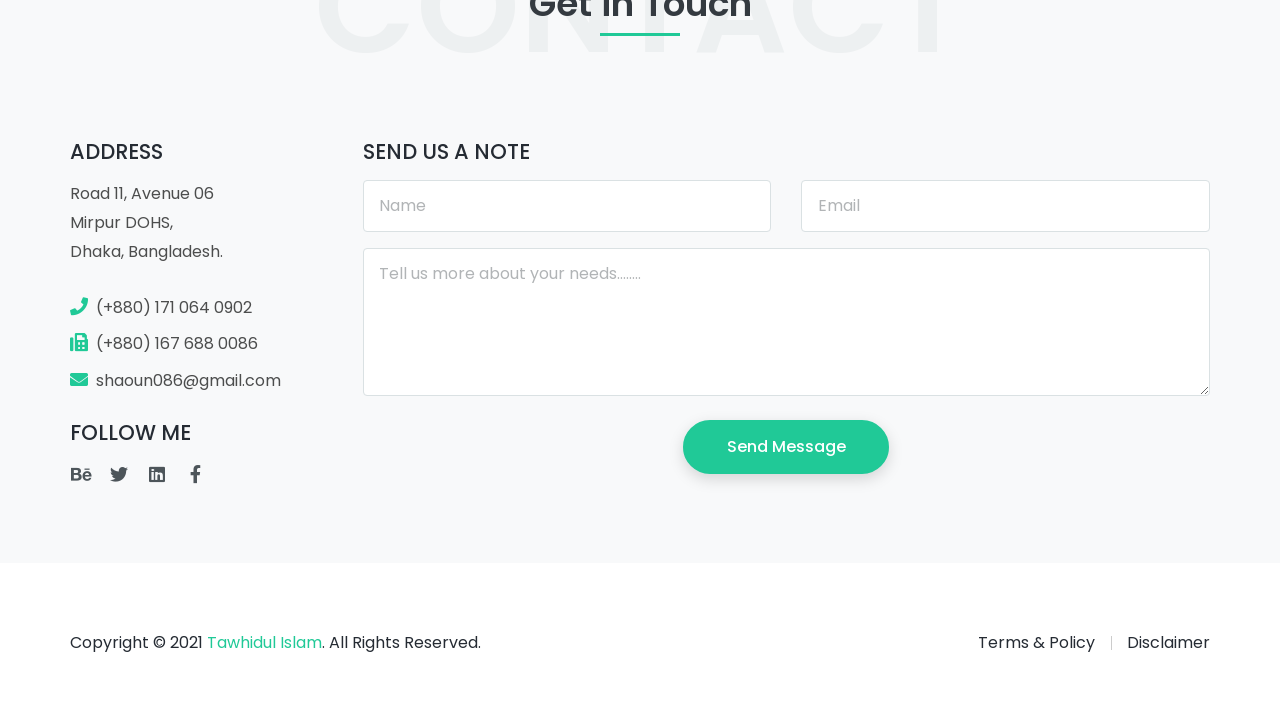
==== commit d73a13f5: "upload" ====
--- a/index.html
+++ b/index.html
@@ -6,7 +6,7 @@
 <meta name="viewport" content="width=device-width, initial-scale=1, minimum-scale=1.0, shrink-to-fit=no">
 <link href="images/favicon.png" rel="icon" />
 <title>Tawhidul Islam Shaoun</title>
-<meta name="description" content="Simone is responsive bootstrap 4 one page personal portfolio html template.">
+<meta name="description" content="Shaoun is responsive bootstrap 4 one page personal portfolio html template.">
 <meta name="author" content="harnishdesign.net">
 
 <!-- Web Fonts -->
